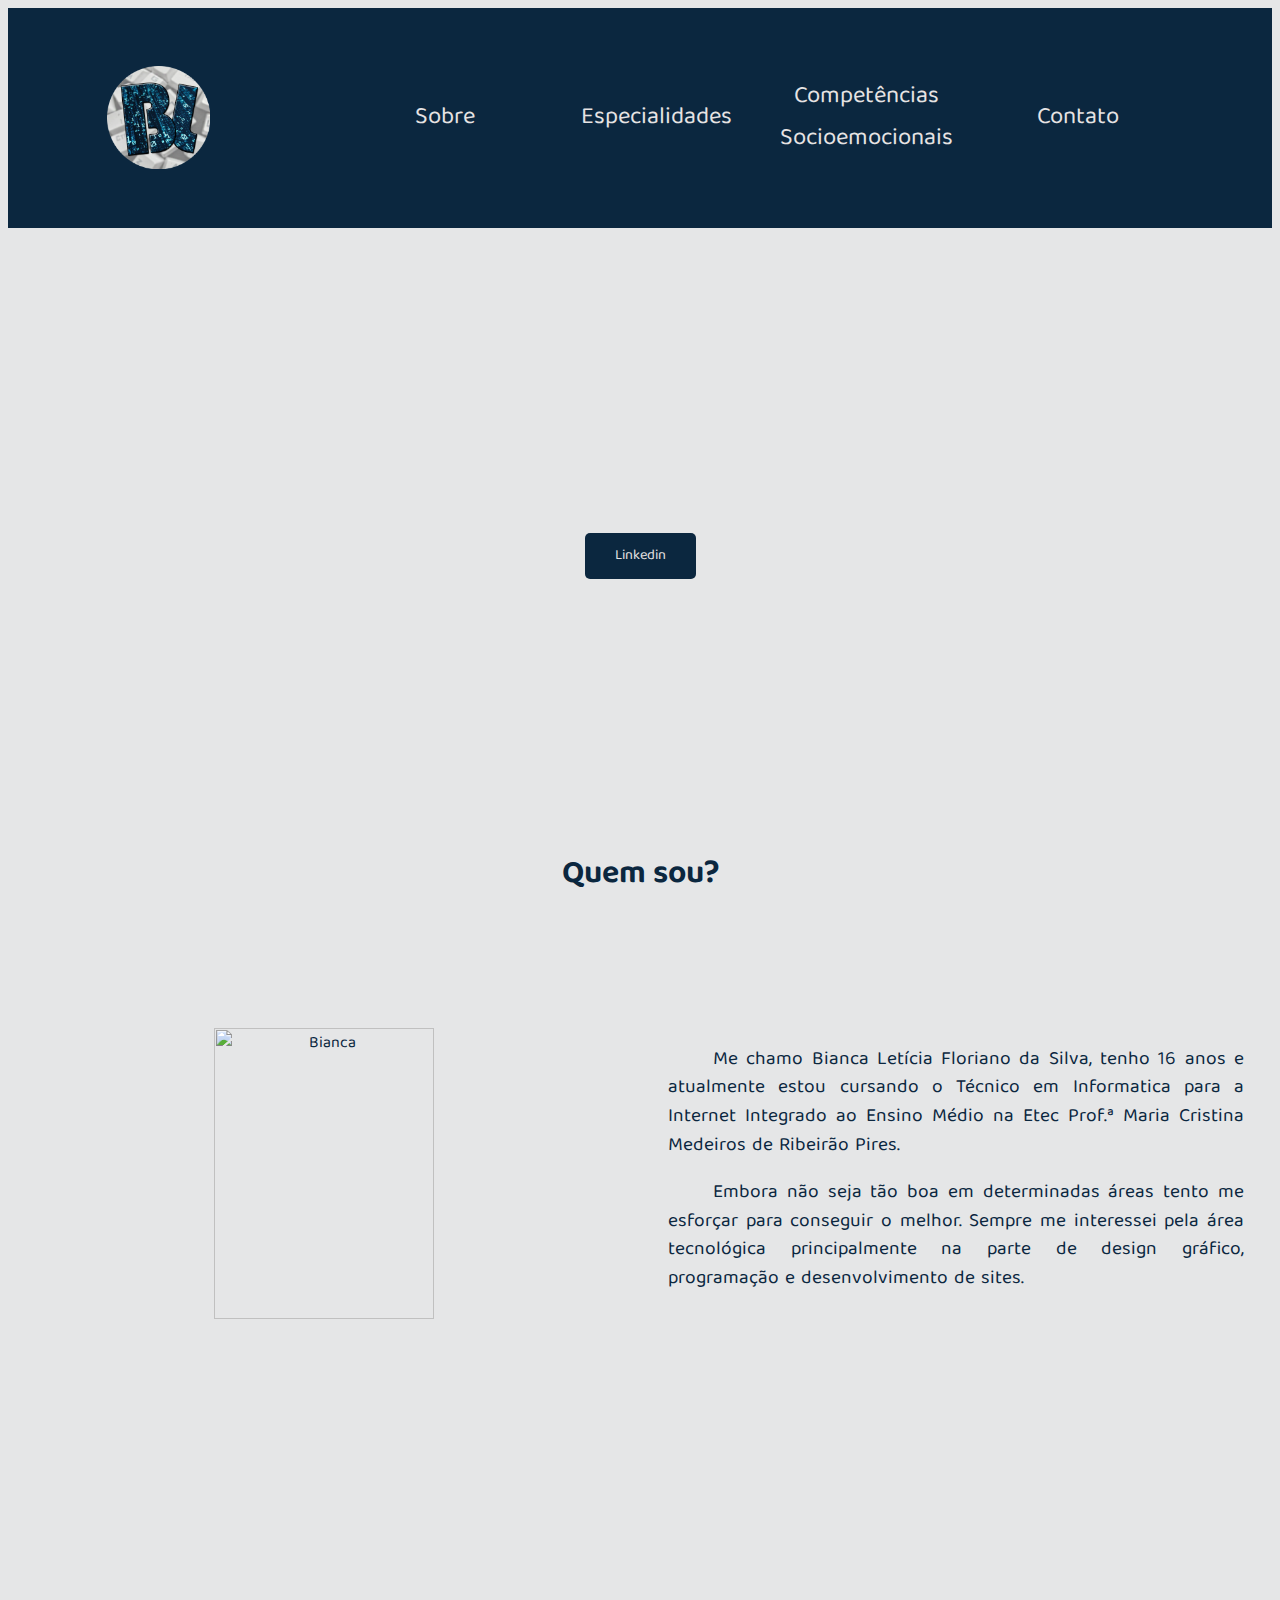
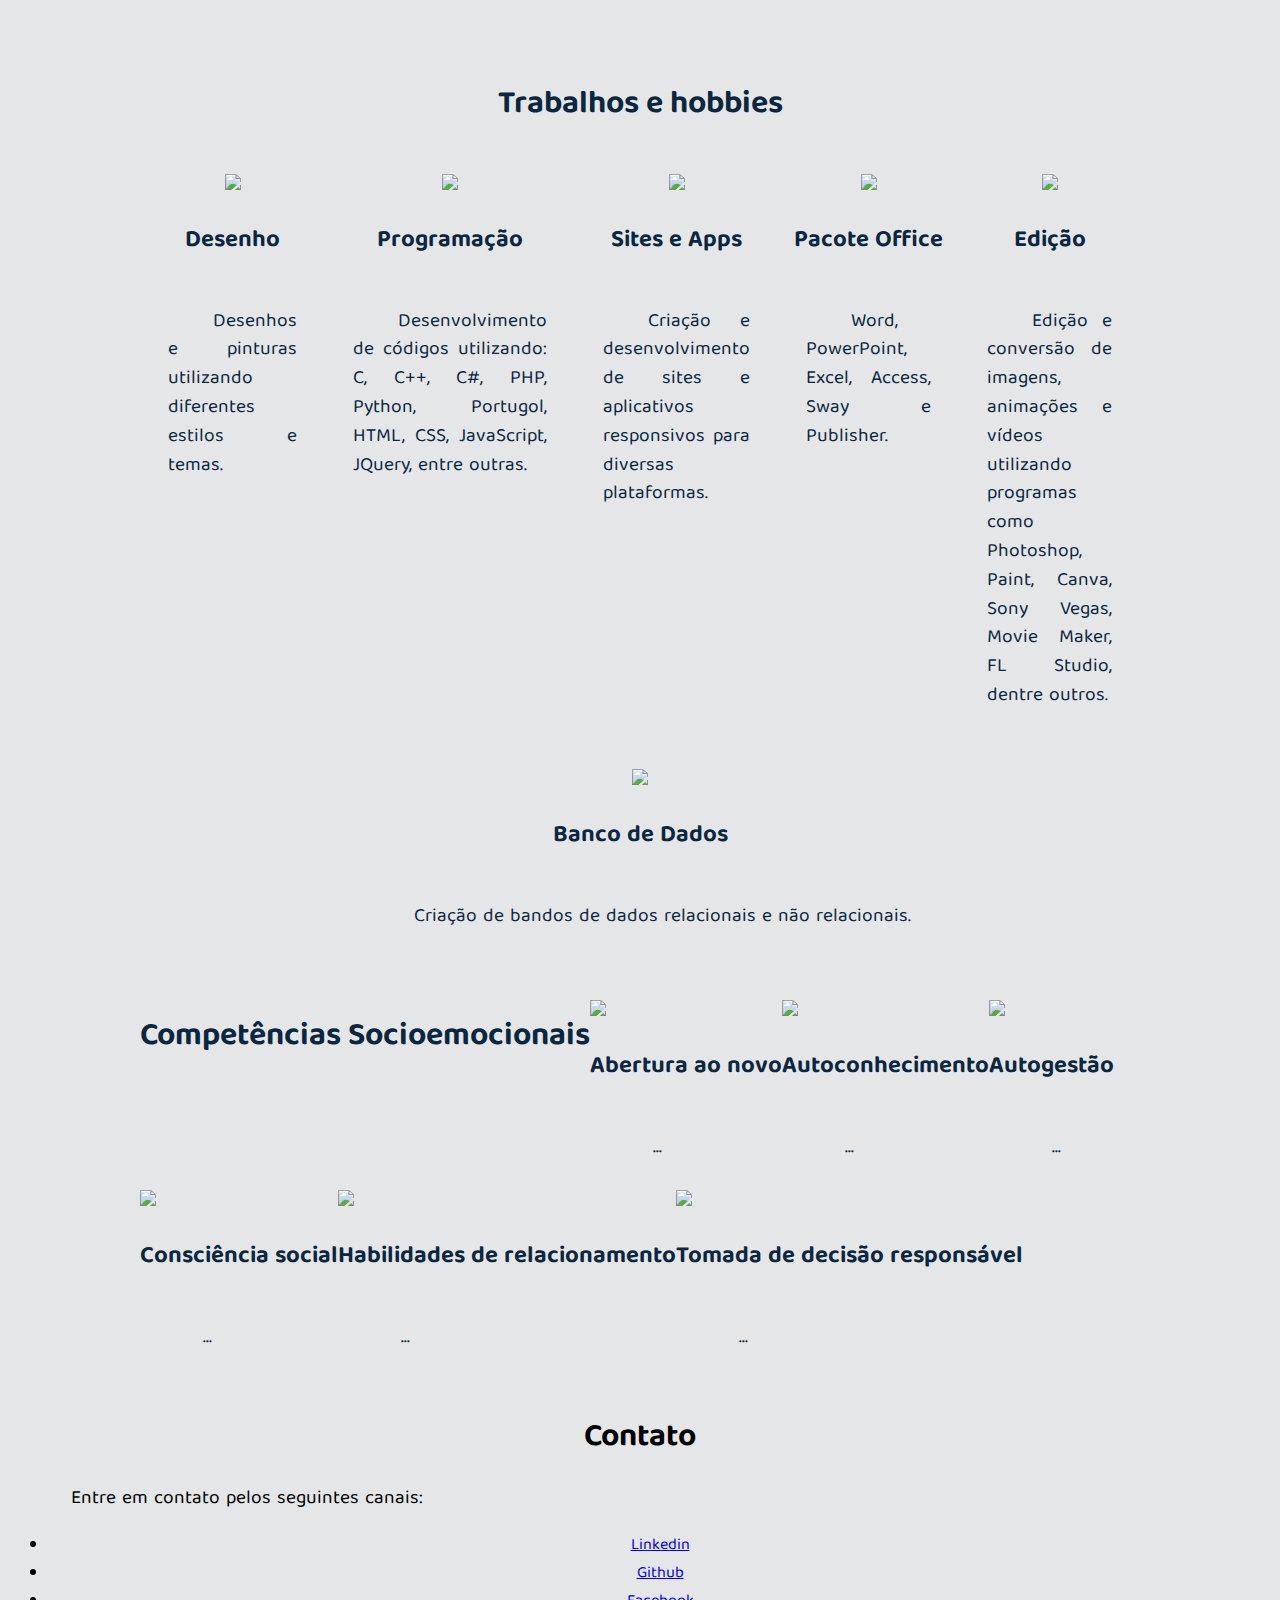
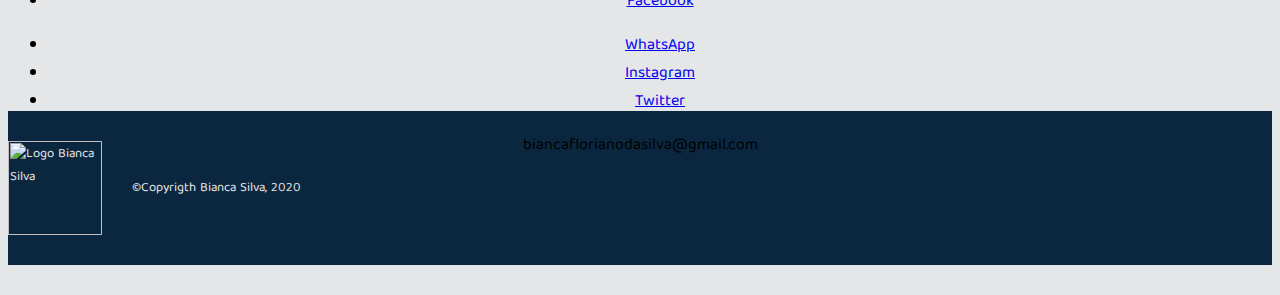
==== index.html @ ded4d81c "Update index.html" ====
<html>
    <head>
        <title>Bianca Silva</title>
        <meta http-equiv="Content-Type" content="text/html; charset=UTF-8">
        <meta name="viewport" content="width=device-width, initial-scale=1.0">
        <link href="https://fonts.googleapis.com/css2?family=Baloo+Tamma+2:wght@500&display=swap" rel="stylesheet"> <!-- Fontes: Baloo Tamma 2 ou Manrope e a Cookie para citações-->
        <link href="https://fonts.googleapis.com/css2?family=Manrope:wght@500&display=swap" rel="stylesheet">
        <link rel="icon" href="img/favicon.png"> <!-- Favicon 144px, 144px -->
        <link rel="stylesheet" type="text/css" href="css/reset.css">
        <link rel="stylesheet" type="text/css" href="css/estilo.css">
    </head>
    <body>
        <nav class="logo">
            <a href="index.html"> <img src="img/allogo.png"> </a>
            <ul>
                <li> <a href="#sobre">Sobre</a> </li>
                <li> <a href="#especial">Especialidades</a> </li>
                <li> <a href="#socio">Competências Socioemocionais</a> </li>
                <li> <a href="#contato">Contato</a> </li>
            </ul>
        </nav>
        <header>  
            <h1>Bianca Letícia</h1>
            <a class="botao" href="https://www.linkedin.com/in/bianca-letícia-f-da-silva-3453291a1" target="_blank">Linkedin</a>
            <br>
        </header>
        <div class="container">
            <section id="sobre"> 
                <h2>Quem sou?</h2>
                <div class="foto"> <img src="img/me.png" alt="Bianca"> </div>
                <div class="texto">
                    <p> Me chamo Bianca Letícia Floriano da Silva, tenho 16 anos e atualmente estou cursando o Técnico em Informatica para a Internet Integrado ao Ensino Médio na Etec Prof.ª Maria Cristina Medeiros de Ribeirão Pires. </p>
                    <p> Embora não seja tão boa em determinadas áreas tento me esforçar para conseguir o melhor. Sempre me interessei pela área tecnológica principalmente na parte de design gráfico, programação e desenvolvimento de sites. </p> <br>
                </div>                                
            </section>
            <section id="especial">
                <h2>Trabalhos e hobbies</h2>
                <div>
                    <img src="img/" alt=" ">
                    <h3>Desenho</h3> <br>
                    <p> Desenhos e pinturas utilizando diferentes estilos e temas. </p>
                </div>  
                <div>
                    <img src="img/" alt=" ">
                    <h3>Programação</h3> <br>
                    <p> Desenvolvimento de códigos utilizando: C, C++, C#, PHP, Python, Portugol, HTML, CSS, JavaScript, JQuery, entre outras.  </p>
                </div> 
                <div>
                    <img src="img/" alt=" ">
                    <h3>Sites e Apps</h3> <br>
                    <p> Criação e desenvolvimento de sites e aplicativos responsivos para diversas plataformas. </p>
                </div>
                <div>
                    <img src="img/" alt=" ">
                    <h3>Pacote Office</h3> <br>
                    <p> Word, PowerPoint, Excel, Access, Sway e Publisher.  </p>
                </div> 
                <div>
                    <img src="img/" alt=" ">
                    <h3>Edição</h3> <br>
                    <p> Edição e conversão de imagens, animações e vídeos utilizando programas como Photoshop, Paint, Canva, Sony Vegas, Movie Maker, FL Studio, dentre outros. </p>
                </div> 
                <div>
                    <img src="img/" alt=" ">
                    <h3>Banco de Dados</h3> <br>
                    <p> Criação de bandos de dados relacionais e não relacionais. </p>
                </div> 
            </section>
            <section id="socio">
                <h2>Competências Socioemocionais</h2>
                <div>
                    <img src="img/" alt=" ">
                    <h3> Abertura ao novo </h3> <br>
                    <p> ... </p>
                </div>
                <div>
                    <img src="img/" alt=" ">
                    <h3> Autoconhecimento </h3> <br>
                    <p>  ... </p>
                </div>
                <div>
                    <img src="img/" alt=" ">
                    <h3> Autogestão </h3> <br>
                    <p>  ... </p>
                </div>
                <div>
                    <img src="img/" alt=" ">
                    <h3> Consciência social </h3> <br>
                    <p>  ... </p>
                </div>
                <div>
                    <img src="img/" alt=" ">
                    <h3> Habilidades de relacionamento </h3> <br>
                    <p>  ... </p>
                </div>
                <div>
                    <img src="img/" alt=" ">
                    <h3> Tomada de decisão responsável </h3> <br>
                    <p>  ... </p>
                </div>
            </section>
            <section id="contato">
                <h2>Contato</h2>
                <p>Entre em contato pelos seguintes canais: </p>
                    <ul class="cntt">     
                        <li><a href="https://www.linkedin.com/in/bianca-let%C3%ADcia-f-da-silva-3453291a1?lipi=urn%3Ali%3Apage%3Ad_flagship3_profile_view_base_contact_details%3BfnfdTnR0Qp26TYKAHnGIiw%3D%3D"> Linkedin </a></li> 
                        <li><a href="https://github.com/BiancaFSilva"> Github </a></li> 
                        <li><a href="https://www.facebook.com/profile.php?id=100007384352108&epa=SEARCH_BOX"> Facebook </a></li> 
                    </ul>
                    <ul class="redes">  
                        <li><a href="https://api.whatsapp.com/send?phone=5511012345678"> WhatsApp </a></li>   
                        <li><a href="https://www.instagram.com/_bianca.zip/?hl=pt-br"> Instagram </a></li>       
                        <li><a href="https://twitter.com/BiancaLetcia2"> Twitter </a></li>         
                    </ul>   
                    <a>biancaflorianodasilva@gmail.com</a>
            </section>
        </div>
        <footer>
            <img src="img/mlogo.png" alt="Logo Bianca Silva">&copy;Copyrigth Bianca Silva, 2020
        </footer>
    </body>
</html>
---- css/estilo.css ----
/* GERAL */
body {
    font-family: 'Baloo Tamma 2','Manrope', cursive;
    background-color: #e5e6e7;
}

h1, h2, h3 {
    margin: 0;
    font-weight: 700;
    font-family:  'Baloo Tamma 2','Manrope', cursive;
    /*
    padding: 12px;
    margin: 15px;
    text-align: center;*/
}

h1 {
    font-size: 3em;
}

p {
    font-family: 'Baloo Tamma 2';
    text-indent: 45px;
/* 
    padding: 0 40px;
	text-indent: 45px;
	text-align: justify;*/
}

footer {
    background-color: #0b273f;
	color: #e5e6e7;
	margin: 30px 0;
    padding: 30px 0;
    font-size: small;
}

footer img {
	margin-right: 30px;
	vertical-align: middle;
	width: 94px;
}

figcaption{
	font-size: small;
	font-style: italic;
	margin-top: 5px;
}

/* CABEÇALHO */
.logo img {
    border-radius: 50%;
}

.container {
    width: 100%;
}

nav {
    display: flex;
    flex-direction: column;
    align-items: center;
    background-color: #0b273f ; 
    padding: 30px; 
}

nav > a {
    text-decoration: none;
    color: #e5e6e7;
    font-weight: 700;
    font-size: 28px;
}

nav ul {
    list-style: none; 
    padding: 0;
    display: flex;
    align-items: center;
    width: 100%;
}

nav ul li {
    text-align: center;
    width: 100%;
    font-size: 1.5em; /* em é uma medida responsiva */
    padding: 2%;
}

nav ul li a {
    display: inline-block;
    padding: 5px 0; /* 10 e 0 */
    width: 100%;
    text-decoration: none;
    color: rgb(230, 227, 227);
}

/* HEADER */
header {
    background-image: url('../img/backgroundimage.jpg'); /*  930x522 */
    background-size: cover;
    background-position: center;
    background-repeat: no-repeat;
    color: #e5e6e7;
    display: flex;
    flex-direction: column;
    align-items: center;
    text-align: center;
    padding: 30px;
    position: relative;
}

header p {
    margin-bottom: 2em;
    font-size: 1.7em;
}

.botao {
    color:rgb(230, 227, 227) ;
    background-color: #0b273f;
    text-decoration: none;
    padding: 10px 30px;
    font-size: .9em;
    border-radius: 5px;
}

/* SOBRE */
#sobre {
    display: flex;
    flex-direction: column;
    align-items: center;
    text-align: center;
    color: #0b273f;
}

#sobre .botao {
    margin-top: 20px;
    background-color: #a5a5a5;
}

#sobre h2 {
    margin-top: 20px;
    font-size: 2em;
}

.foto img {
    width: 60%;
}

.foto {
    float: right;
    width: 50%;
}

.texto {
    float: left;
    width: 50%;
}

.texto p {
    line-height: 1.5;
    margin: 2vh;
    font-size: 1.2em;
    text-align: justify;
}
/* Trabalhos e hobbies */
#especial {
    padding: 20px;
    display: flex;
    flex-direction: column;
    align-items: center;
    position: relative;
    margin: 0 auto;
    color: #0b273f;
}

#especial div {
    display: flex;
    flex-direction: column;
    align-items: center;
    text-align: justify;
    position: relative;
    margin-top: 30px;
}

#especial p {
    line-height: 1.5;
    margin: 2vh;
    font-size: 1.2em;
    text-align: justify;
}

#especial h2 {
    margin-top: 20px;
    font-size: 2em;
}

#especial h3 {
    margin-top: 20px;
    font-size: 1.5em;
}

#especial img {
    margin: 10px 0;
}
/* Competências Socioemocionais */
#socio {
    padding: 20px;
    display: flex;
    flex-direction: column;
    align-items: center;
    position: relative;
    margin: 0 auto;
    color: #0b273f;
}

#socio p {
    line-height: 1.5;
    margin: 2vh;
    font-size: 1.2em;
    text-align: justify;
}

#socio h2 {
    margin-top: 20px;
    font-size: 2em;
}

#socio h3 {
    margin-top: 20px;
    font-size: 1.5em;
}

#socio img {
    margin: 10px 0;
}
/* CONTATO */
#contato {
    flex-direction: row;
    flex-wrap: wrap;
    justify-content: space-around;
    max-width: 100%;
    margin: 0 auto;
    text-align: center;
    max-height: 30vh;
    width: 100%;
    /*background-color: #0b273f;
	color: #e5e6e7; */
}

#contato p {
    line-height: 1.5;
    margin: 2vh;
    font-size: 1.2em;
    text-align: justify;
}

#contato h2 {
    margin-top: 20px;
    font-size: 2em;
}

#contato img {
    margin: 10px 0;
}

@media screen and (min-width: 768px) {
    /* Cabeçalho */
    nav {
        flex-direction: row;
        justify-content: space-around;
    }
    nav ul {
        flex-direction: row;
        width: 70%;
    }
    /* Header */
    header {
        height: 600px;
        height: 60vh;
        justify-content: center;
    }
    /* Sobre */
    #sobre {
        flex-direction: row;
        flex-wrap: wrap;
        align-items: flex-start;
        height: 90vh;
        justify-content: center;
        min-height: 80vh;
    }
    #sobre h2 {
        text-align: center;
        width: 100%;
    }
    #sobre div {
        flex-grow: 1;
        flex-basis: 300px;
        padding: 0 10px;
    }
    /* Especialidades */
    #especial {
        flex-direction: row;
        flex-wrap: wrap;
        align-items: flex-start;
        max-width: 1000px;
        margin: 0 auto;
    }
    #especial h2 {
        text-align: center;
        width: 100%;
    }
    #especial div {
        flex-grow: 1;
        flex-basis: 150px;
        padding: 0 10px;
    }
    /* Competências Socioemocionais */
    #socio {
        flex-direction: row;
        flex-wrap: wrap;
        align-items: flex-start;
        max-width: 1000px;
        margin: 0 auto;
    }
    /* Contato */
}
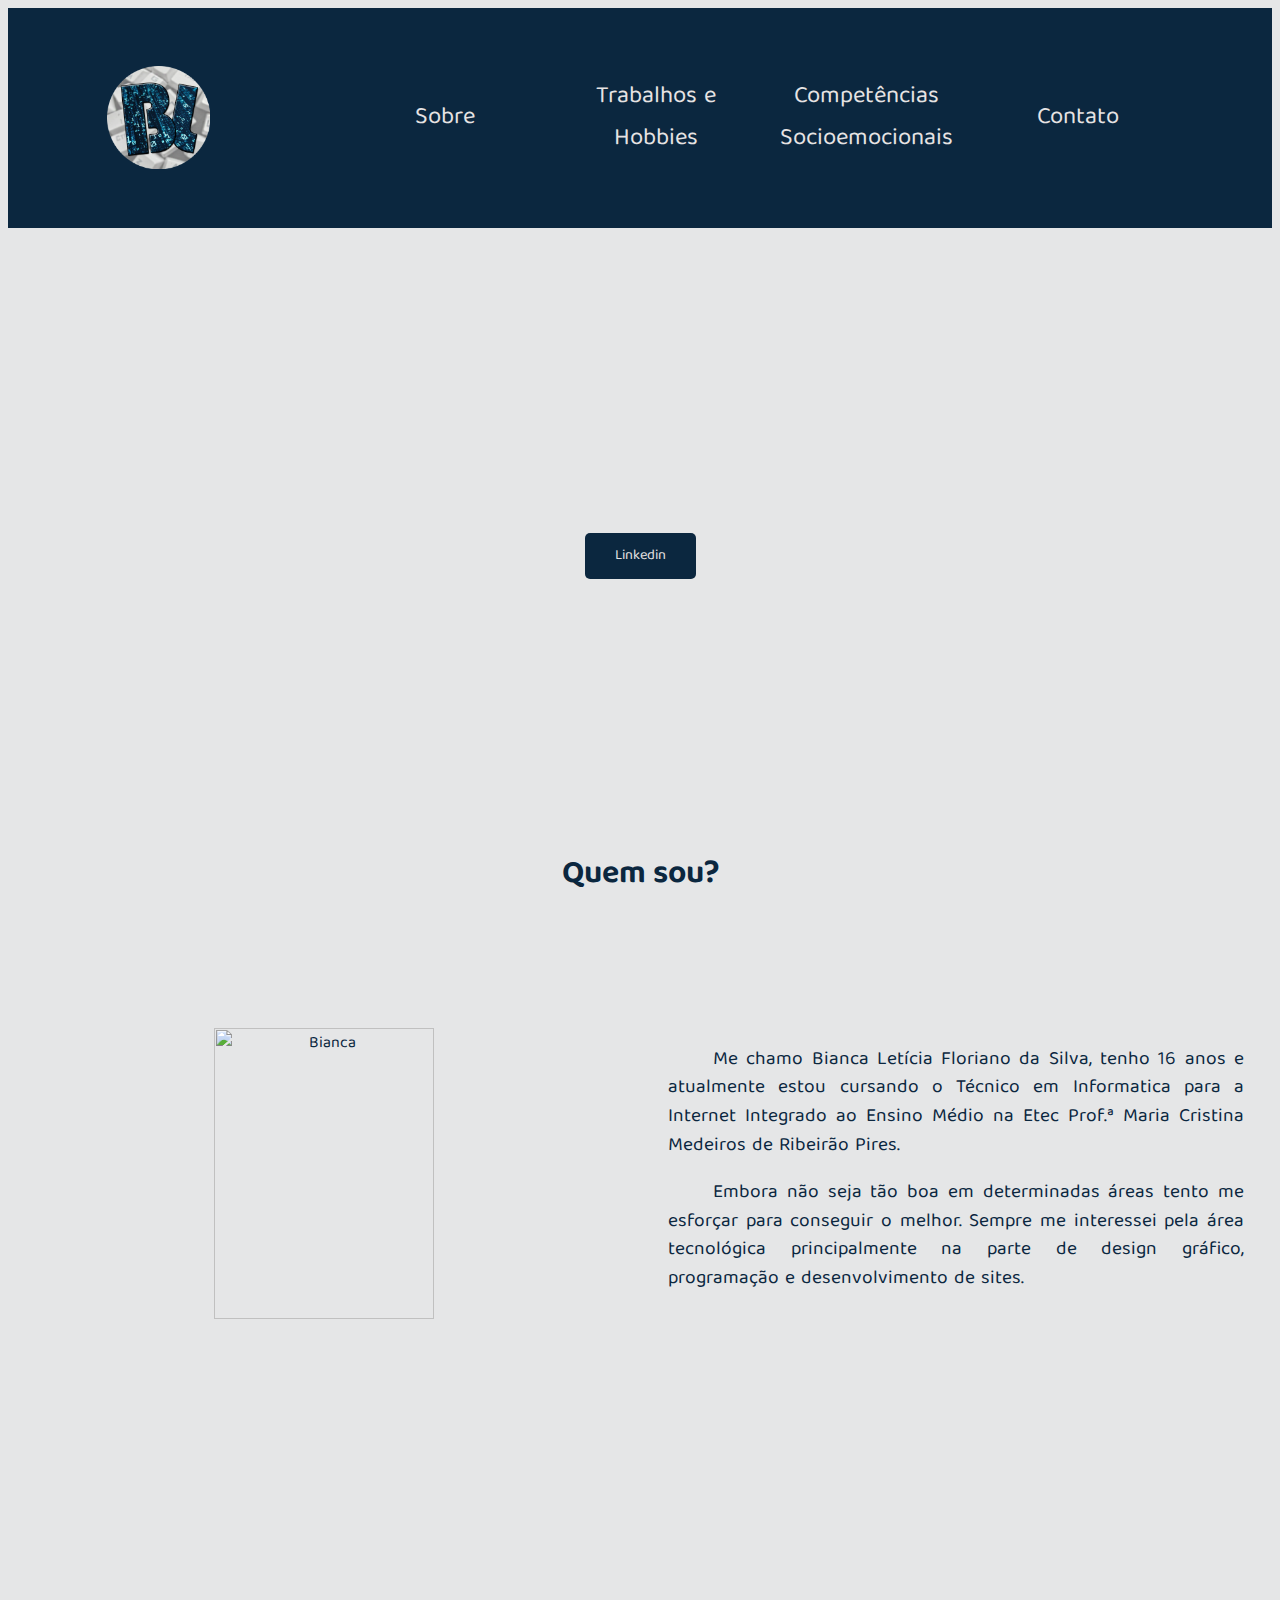
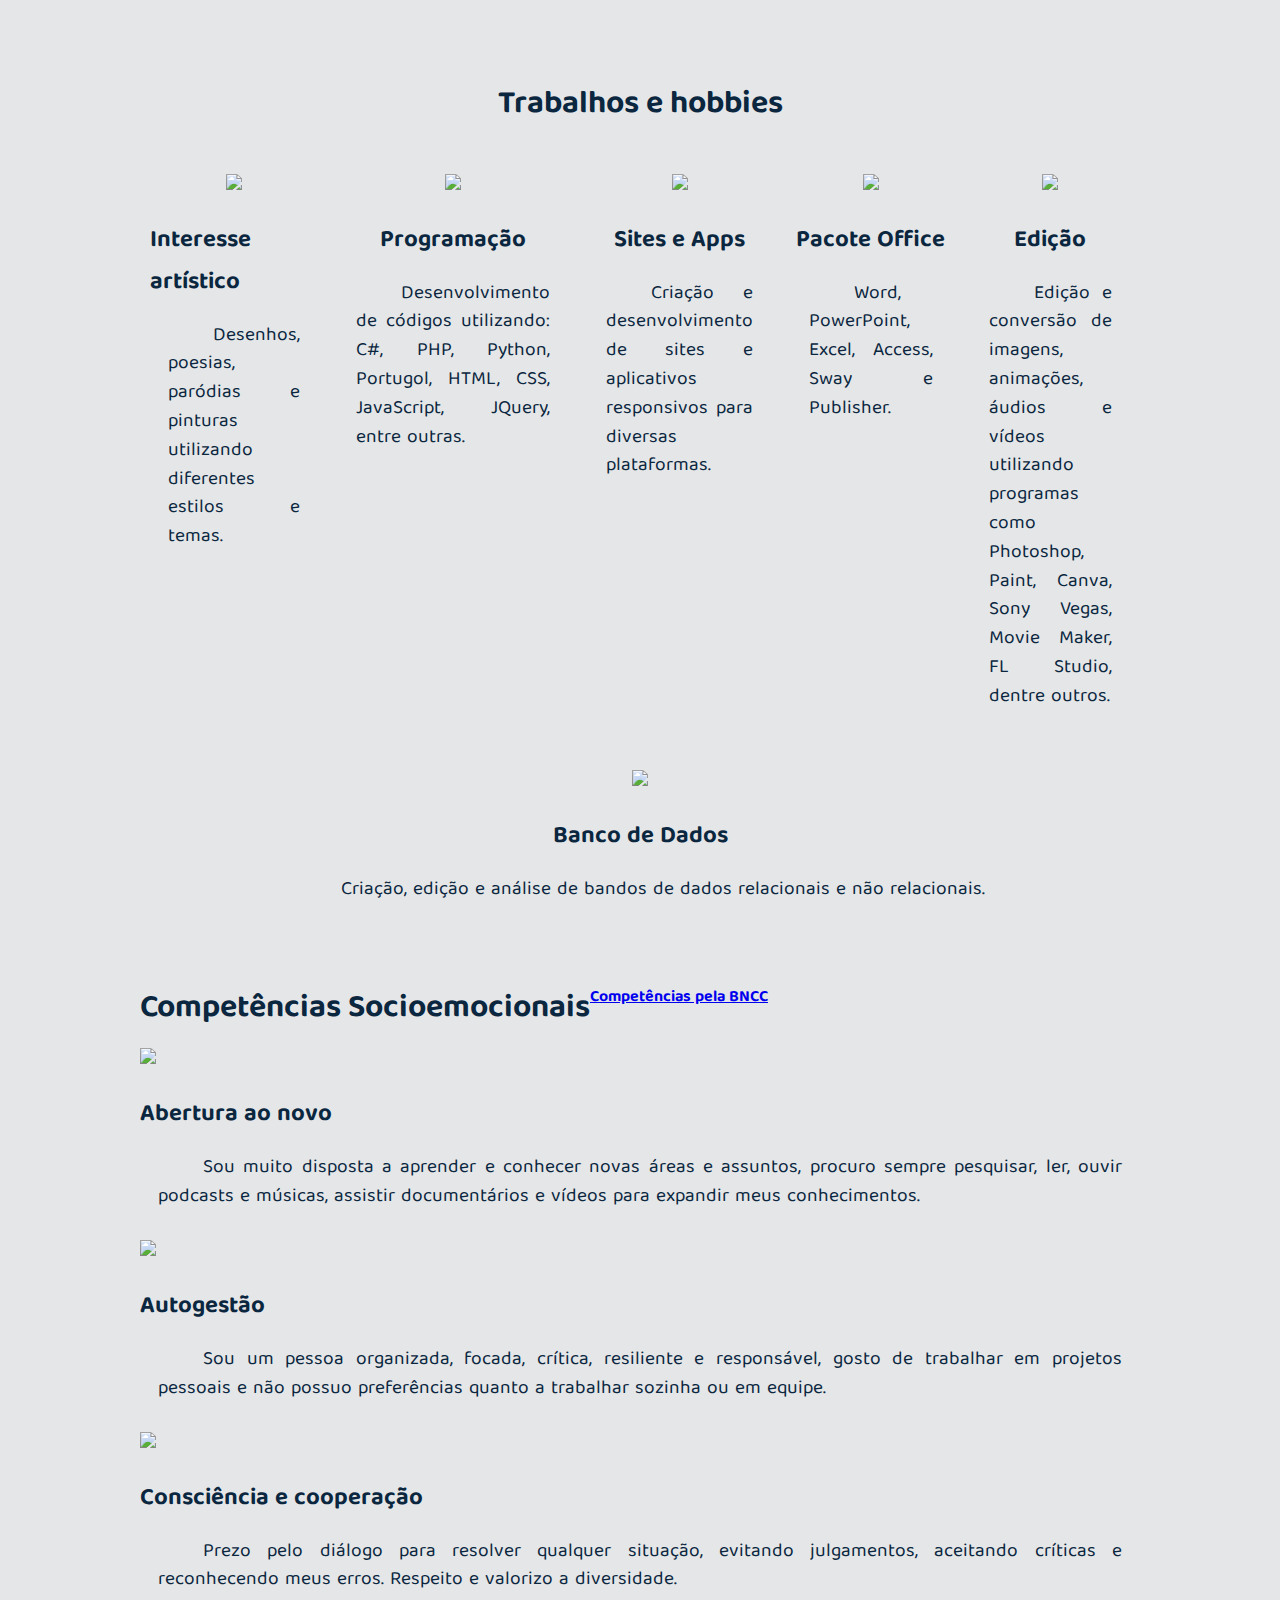
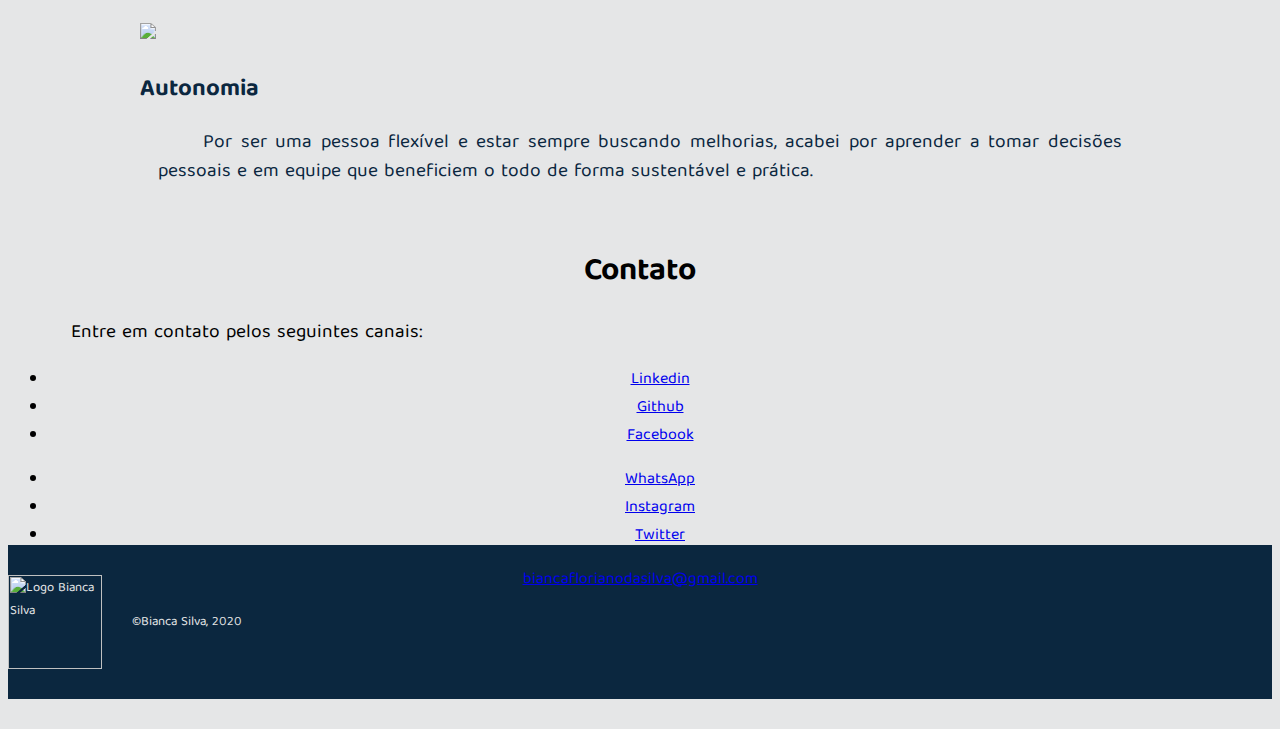
==== commit 0d11b846: "Update index.html" ====
--- a/index.html
+++ b/index.html
@@ -14,7 +14,7 @@
             <a href="index.html"> <img src="img/allogo.png"> </a>
             <ul>
                 <li> <a href="#sobre">Sobre</a> </li>
-                <li> <a href="#especial">Especialidades</a> </li>
+                <li> <a href="#especial">Trabalhos e Hobbies</a> </li>
                 <li> <a href="#socio">Competências Socioemocionais</a> </li>
                 <li> <a href="#contato">Contato</a> </li>
             </ul>
@@ -37,66 +37,57 @@
                 <h2>Trabalhos e hobbies</h2>
                 <div>
                     <img src="img/" alt=" ">
-                    <h3>Desenho</h3> <br>
-                    <p> Desenhos e pinturas utilizando diferentes estilos e temas. </p>
+                    <h3>Interesse artístico</h3> 
+                    <p> Desenhos, poesias, paródias e pinturas utilizando diferentes estilos e temas. </p>
                 </div>  
                 <div>
                     <img src="img/" alt=" ">
-                    <h3>Programação</h3> <br>
-                    <p> Desenvolvimento de códigos utilizando: C, C++, C#, PHP, Python, Portugol, HTML, CSS, JavaScript, JQuery, entre outras.  </p>
+                    <h3>Programação</h3> 
+                    <p> Desenvolvimento de códigos utilizando: C#, PHP, Python, Portugol, HTML, CSS, JavaScript, JQuery, entre outras.  </p>
                 </div> 
                 <div>
                     <img src="img/" alt=" ">
-                    <h3>Sites e Apps</h3> <br>
+                    <h3>Sites e Apps</h3> 
                     <p> Criação e desenvolvimento de sites e aplicativos responsivos para diversas plataformas. </p>
                 </div>
                 <div>
                     <img src="img/" alt=" ">
-                    <h3>Pacote Office</h3> <br>
+                    <h3>Pacote Office</h3> 
                     <p> Word, PowerPoint, Excel, Access, Sway e Publisher.  </p>
                 </div> 
                 <div>
                     <img src="img/" alt=" ">
-                    <h3>Edição</h3> <br>
-                    <p> Edição e conversão de imagens, animações e vídeos utilizando programas como Photoshop, Paint, Canva, Sony Vegas, Movie Maker, FL Studio, dentre outros. </p>
+                    <h3>Edição</h3>
+                    <p> Edição e conversão de imagens, animações, áudios e vídeos utilizando programas como Photoshop, Paint, Canva, Sony Vegas, Movie Maker, FL Studio, dentre outros. </p>
                 </div> 
                 <div>
                     <img src="img/" alt=" ">
-                    <h3>Banco de Dados</h3> <br>
-                    <p> Criação de bandos de dados relacionais e não relacionais. </p>
+                    <h3>Banco de Dados</h3> 
+                    <p> Criação, edição e análise de bandos de dados relacionais e não relacionais. </p>
                 </div> 
             </section>
             <section id="socio">
                 <h2>Competências Socioemocionais</h2>
-                <div>
+                <h4><a href="docs/eixoscompetencias.pdf" target="_blank">Competências pela BNCC</a></h4>
+                <div class="soc">
                     <img src="img/" alt=" ">
-                    <h3> Abertura ao novo </h3> <br>
-                    <p> ... </p>
+                    <h3> Abertura ao novo </h3> 
+                    <p> Sou muito disposta a aprender e conhecer novas áreas e assuntos, procuro sempre pesquisar, ler, ouvir podcasts e músicas, assistir documentários e vídeos para expandir meus conhecimentos. </p>
                 </div>
-                <div>
+                <div class="soc">
                     <img src="img/" alt=" ">
-                    <h3> Autoconhecimento </h3> <br>
-                    <p>  ... </p>
+                    <h3> Autogestão </h3> 
+                    <p> Sou um pessoa organizada, focada, crítica, resiliente e responsável, gosto de trabalhar em projetos pessoais e não possuo preferências quanto a trabalhar sozinha ou em equipe. </p>
                 </div>
-                <div>
+                <div class="soc">
                     <img src="img/" alt=" ">
-                    <h3> Autogestão </h3> <br>
-                    <p>  ... </p>
+                    <h3> Consciência e cooperação </h3> 
+                    <p> Prezo pelo diálogo para resolver qualquer situação, evitando julgamentos, aceitando críticas e reconhecendo meus erros. Respeito e valorizo a diversidade. </p>
                 </div>
-                <div>
+                <div class="soc">
                     <img src="img/" alt=" ">
-                    <h3> Consciência social </h3> <br>
-                    <p>  ... </p>
-                </div>
-                <div>
-                    <img src="img/" alt=" ">
-                    <h3> Habilidades de relacionamento </h3> <br>
-                    <p>  ... </p>
-                </div>
-                <div>
-                    <img src="img/" alt=" ">
-                    <h3> Tomada de decisão responsável </h3> <br>
-                    <p>  ... </p>
+                    <h3> Autonomia </h3> 
+                    <p> Por ser uma pessoa flexível e estar sempre buscando melhorias, acabei por aprender a tomar decisões pessoais e em equipe que beneficiem o todo de forma sustentável e prática. </p>
                 </div>
             </section>
             <section id="contato">
@@ -108,15 +99,15 @@
                         <li><a href="https://www.facebook.com/profile.php?id=100007384352108&epa=SEARCH_BOX"> Facebook </a></li> 
                     </ul>
                     <ul class="redes">  
-                        <li><a href="https://api.whatsapp.com/send?phone=5511012345678"> WhatsApp </a></li>   
+                        <li><a href="https://api.whatsapp.com/send?phone=5511999678186"> WhatsApp </a></li>   
                         <li><a href="https://www.instagram.com/_bianca.zip/?hl=pt-br"> Instagram </a></li>       
                         <li><a href="https://twitter.com/BiancaLetcia2"> Twitter </a></li>         
                     </ul>   
-                    <a>biancaflorianodasilva@gmail.com</a>
+                    <a href="mailto:biancaflorianodasilva@gmail.com">biancaflorianodasilva@gmail.com</a>
             </section>
         </div>
         <footer>
-            <img src="img/mlogo.png" alt="Logo Bianca Silva">&copy;Copyrigth Bianca Silva, 2020
+            <img src="img/mlogo.png" alt="Logo Bianca Silva">&copy;Bianca Silva, 2020
         </footer>
     </body>
 </html>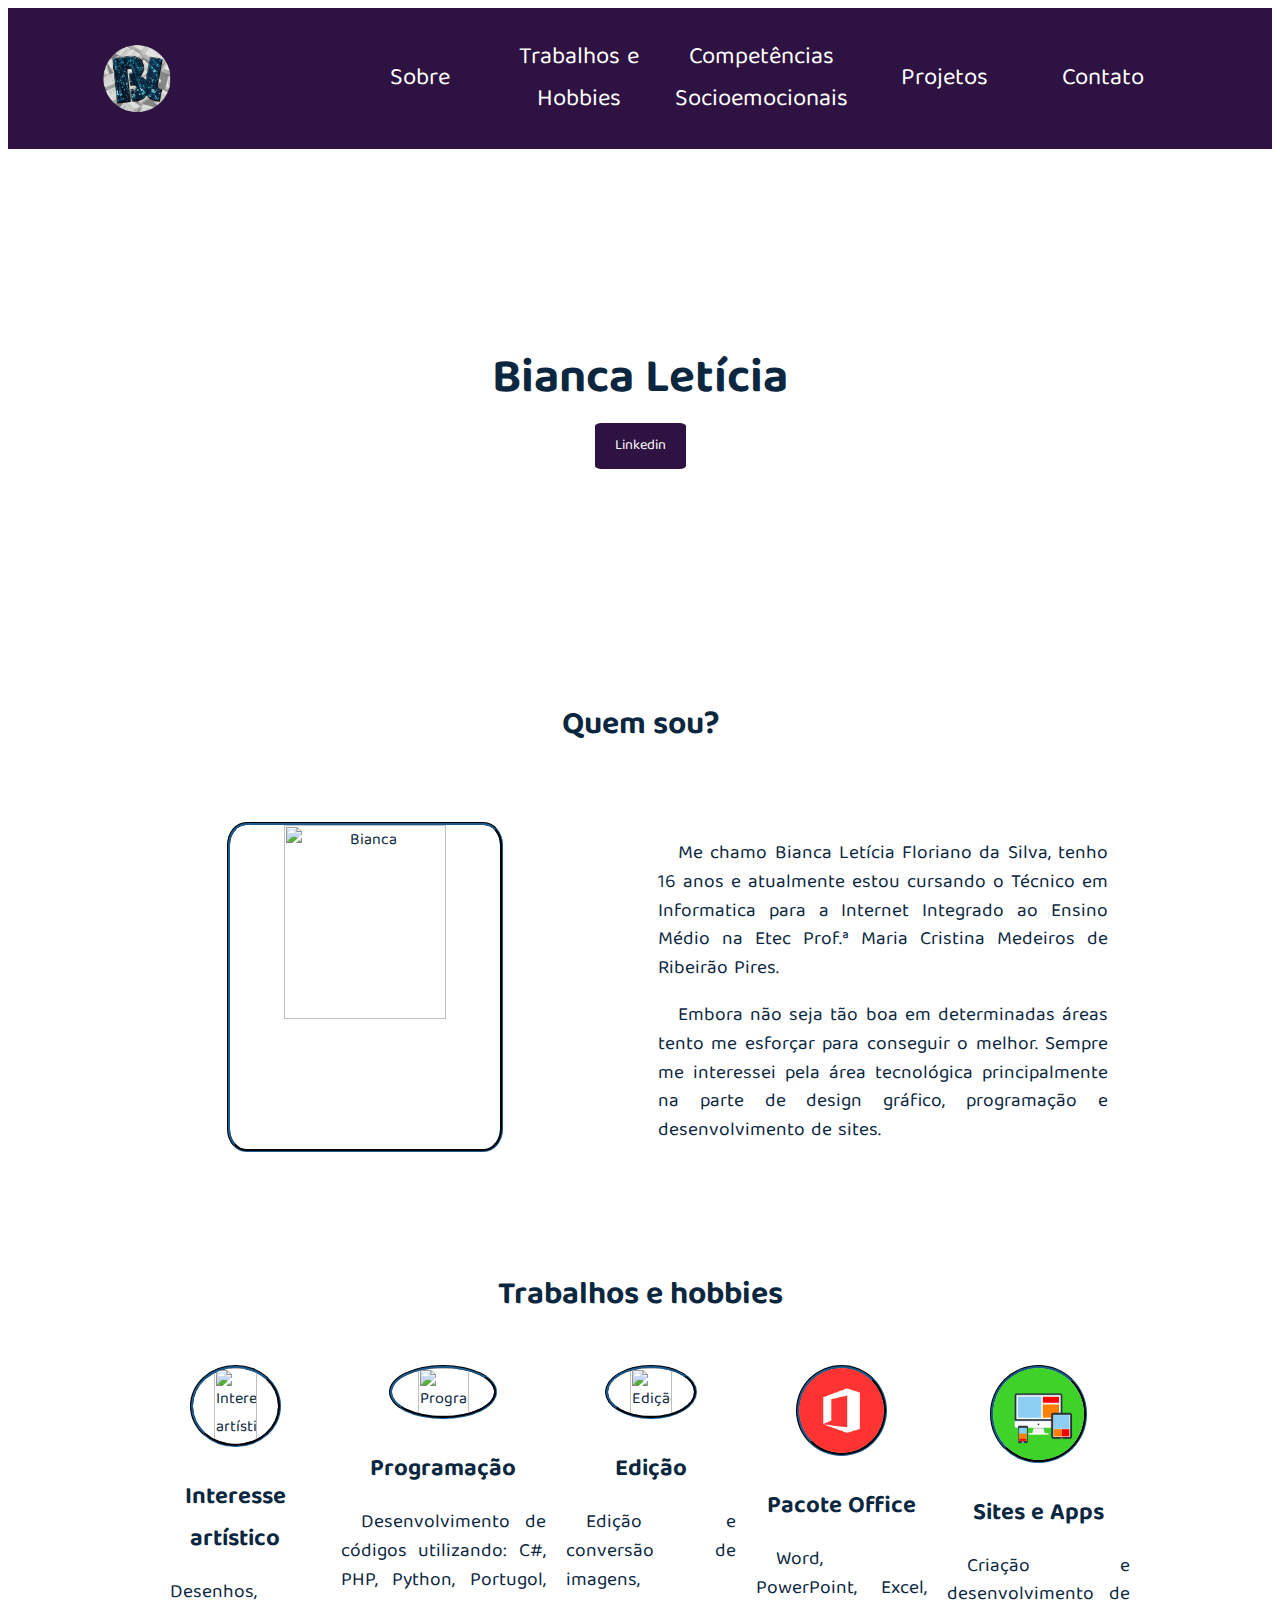
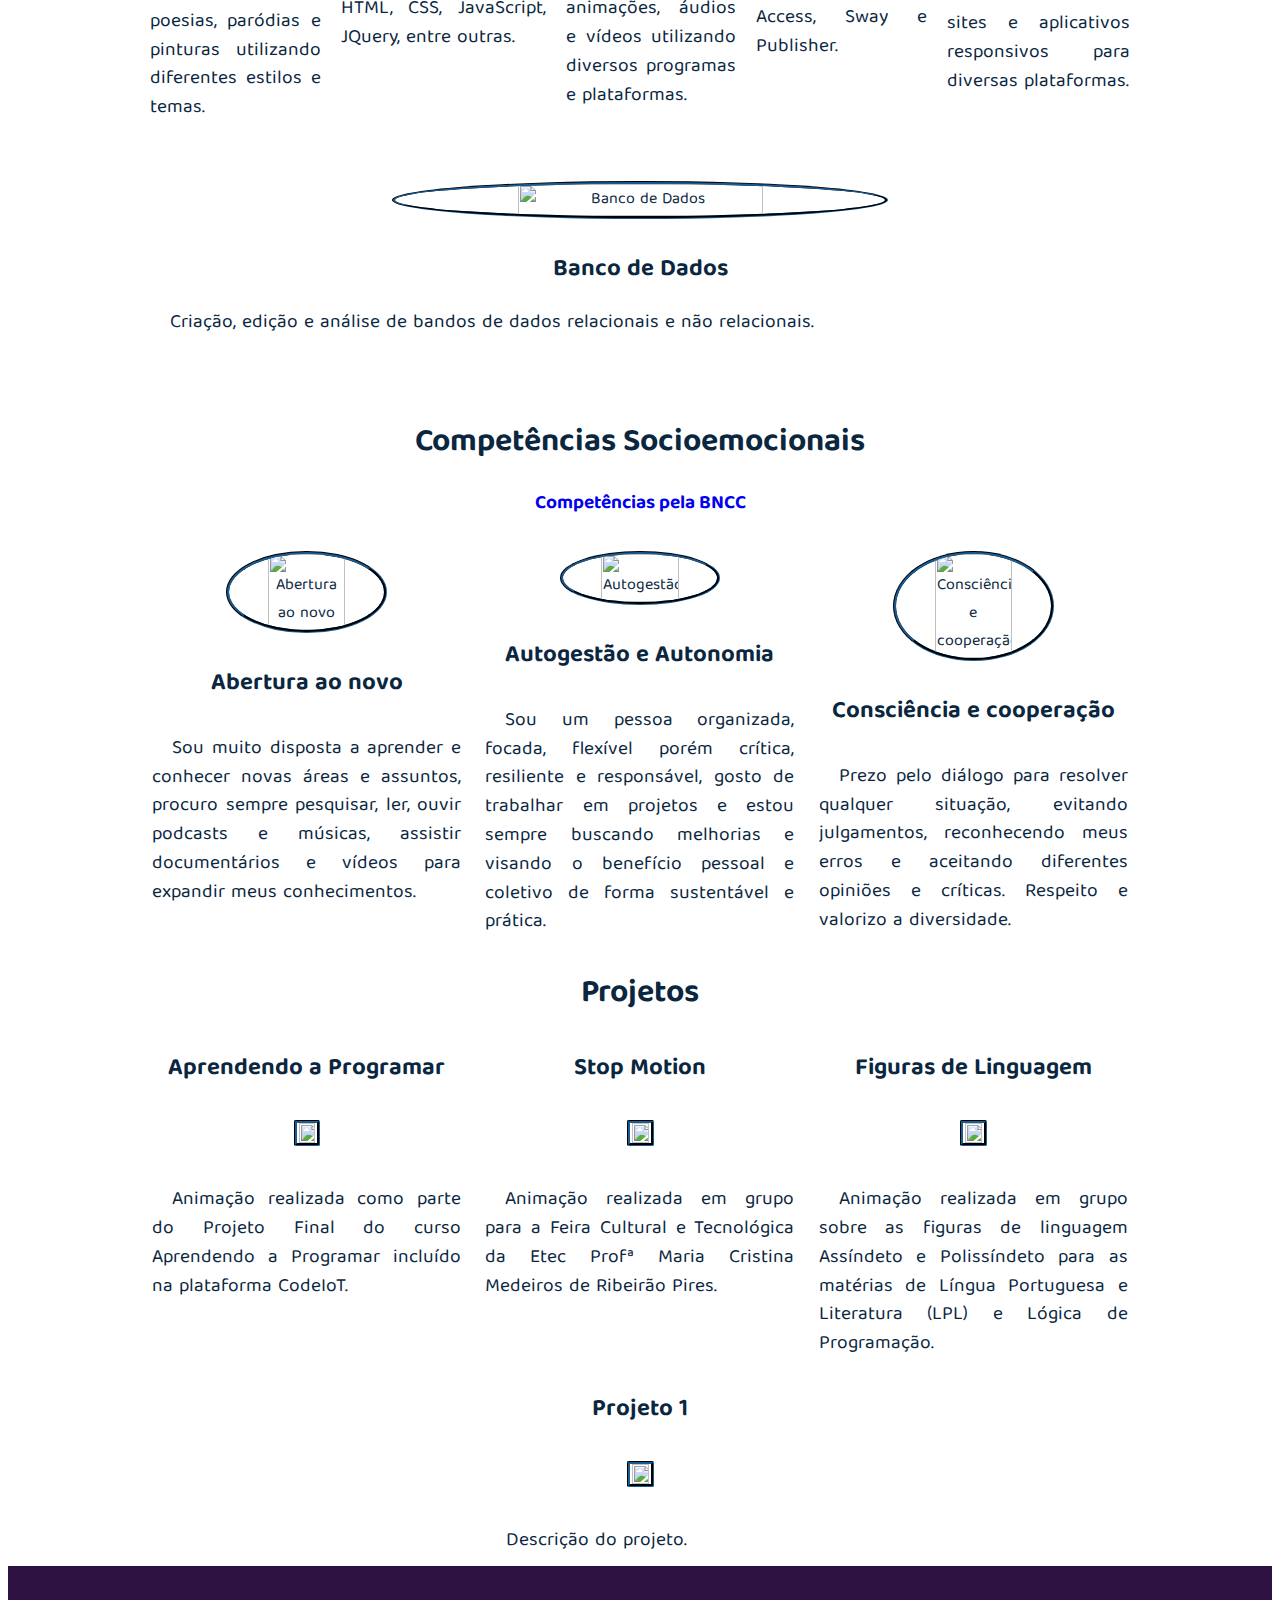
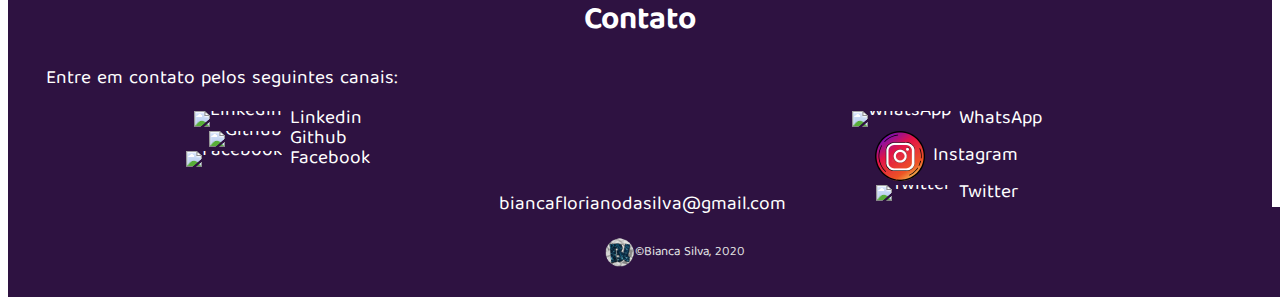
==== commit ba4a449d: "Update index.html" ====
--- a/index.html
+++ b/index.html
@@ -7,107 +7,128 @@
         <link href="https://fonts.googleapis.com/css2?family=Manrope:wght@500&display=swap" rel="stylesheet">
         <link rel="icon" href="img/favicon.png"> <!-- Favicon 144px, 144px -->
         <link rel="stylesheet" type="text/css" href="css/reset.css">
-        <link rel="stylesheet" type="text/css" href="css/estilo.css">
+        <link rel="stylesheet" type="text/css" href="css/estilo.css">    
     </head>
     <body>
-        <nav class="logo">
-            <a href="index.html"> <img src="img/allogo.png"> </a>
-            <ul>
-                <li> <a href="#sobre">Sobre</a> </li>
-                <li> <a href="#especial">Trabalhos e Hobbies</a> </li>
-                <li> <a href="#socio">Competências Socioemocionais</a> </li>
-                <li> <a href="#contato">Contato</a> </li>
-            </ul>
-        </nav>
-        <header>  
-            <h1>Bianca Letícia</h1>
-            <a class="botao" href="https://www.linkedin.com/in/bianca-letícia-f-da-silva-3453291a1" target="_blank">Linkedin</a>
-            <br>
-        </header>
-        <div class="container">
-            <section id="sobre"> 
-                <h2>Quem sou?</h2>
-                <div class="foto"> <img src="img/me.png" alt="Bianca"> </div>
-                <div class="texto">
-                    <p> Me chamo Bianca Letícia Floriano da Silva, tenho 16 anos e atualmente estou cursando o Técnico em Informatica para a Internet Integrado ao Ensino Médio na Etec Prof.ª Maria Cristina Medeiros de Ribeirão Pires. </p>
-                    <p> Embora não seja tão boa em determinadas áreas tento me esforçar para conseguir o melhor. Sempre me interessei pela área tecnológica principalmente na parte de design gráfico, programação e desenvolvimento de sites. </p> <br>
-                </div>                                
-            </section>
-            <section id="especial">
-                <h2>Trabalhos e hobbies</h2>
-                <div>
-                    <img src="img/" alt=" ">
-                    <h3>Interesse artístico</h3> 
-                    <p> Desenhos, poesias, paródias e pinturas utilizando diferentes estilos e temas. </p>
-                </div>  
-                <div>
-                    <img src="img/" alt=" ">
-                    <h3>Programação</h3> 
-                    <p> Desenvolvimento de códigos utilizando: C#, PHP, Python, Portugol, HTML, CSS, JavaScript, JQuery, entre outras.  </p>
-                </div> 
-                <div>
-                    <img src="img/" alt=" ">
-                    <h3>Sites e Apps</h3> 
-                    <p> Criação e desenvolvimento de sites e aplicativos responsivos para diversas plataformas. </p>
-                </div>
-                <div>
-                    <img src="img/" alt=" ">
-                    <h3>Pacote Office</h3> 
-                    <p> Word, PowerPoint, Excel, Access, Sway e Publisher.  </p>
-                </div> 
-                <div>
-                    <img src="img/" alt=" ">
-                    <h3>Edição</h3>
-                    <p> Edição e conversão de imagens, animações, áudios e vídeos utilizando programas como Photoshop, Paint, Canva, Sony Vegas, Movie Maker, FL Studio, dentre outros. </p>
-                </div> 
-                <div>
-                    <img src="img/" alt=" ">
-                    <h3>Banco de Dados</h3> 
-                    <p> Criação, edição e análise de bandos de dados relacionais e não relacionais. </p>
-                </div> 
-            </section>
-            <section id="socio">
-                <h2>Competências Socioemocionais</h2>
-                <h4><a href="docs/eixoscompetencias.pdf" target="_blank">Competências pela BNCC</a></h4>
-                <div class="soc">
-                    <img src="img/" alt=" ">
-                    <h3> Abertura ao novo </h3> 
-                    <p> Sou muito disposta a aprender e conhecer novas áreas e assuntos, procuro sempre pesquisar, ler, ouvir podcasts e músicas, assistir documentários e vídeos para expandir meus conhecimentos. </p>
-                </div>
-                <div class="soc">
-                    <img src="img/" alt=" ">
-                    <h3> Autogestão </h3> 
-                    <p> Sou um pessoa organizada, focada, crítica, resiliente e responsável, gosto de trabalhar em projetos pessoais e não possuo preferências quanto a trabalhar sozinha ou em equipe. </p>
-                </div>
-                <div class="soc">
-                    <img src="img/" alt=" ">
-                    <h3> Consciência e cooperação </h3> 
-                    <p> Prezo pelo diálogo para resolver qualquer situação, evitando julgamentos, aceitando críticas e reconhecendo meus erros. Respeito e valorizo a diversidade. </p>
-                </div>
-                <div class="soc">
-                    <img src="img/" alt=" ">
-                    <h3> Autonomia </h3> 
-                    <p> Por ser uma pessoa flexível e estar sempre buscando melhorias, acabei por aprender a tomar decisões pessoais e em equipe que beneficiem o todo de forma sustentável e prática. </p>
-                </div>
-            </section>
-            <section id="contato">
-                <h2>Contato</h2>
-                <p>Entre em contato pelos seguintes canais: </p>
-                    <ul class="cntt">     
-                        <li><a href="https://www.linkedin.com/in/bianca-let%C3%ADcia-f-da-silva-3453291a1?lipi=urn%3Ali%3Apage%3Ad_flagship3_profile_view_base_contact_details%3BfnfdTnR0Qp26TYKAHnGIiw%3D%3D"> Linkedin </a></li> 
-                        <li><a href="https://github.com/BiancaFSilva"> Github </a></li> 
-                        <li><a href="https://www.facebook.com/profile.php?id=100007384352108&epa=SEARCH_BOX"> Facebook </a></li> 
-                    </ul>
-                    <ul class="redes">  
-                        <li><a href="https://api.whatsapp.com/send?phone=5511999678186"> WhatsApp </a></li>   
-                        <li><a href="https://www.instagram.com/_bianca.zip/?hl=pt-br"> Instagram </a></li>       
-                        <li><a href="https://twitter.com/BiancaLetcia2"> Twitter </a></li>         
-                    </ul>   
-                    <a href="mailto:biancaflorianodasilva@gmail.com">biancaflorianodasilva@gmail.com</a>
-            </section>
+        <div id="carregando"></div>
+        <div id="conteudo">
+            <nav class="logo">
+                <a href="index.html"> <img src="img/allogo.png" alt="Logo"> </a>
+                <ul>
+                    <li> <a href="#sobre">Sobre</a> </li>
+                    <li> <a href="#especial">Trabalhos e Hobbies</a> </li>
+                    <li> <a href="#socio">Competências Socioemocionais</a> </li>
+                    <li> <a href="#projeto">Projetos</a> </li>
+                    <li> <a href="#contato">Contato</a> </li>
+                </ul>
+            </nav>
+            <header>  
+                <h1>Bianca Letícia</h1>
+                <a class="botao" href="https://www.linkedin.com/in/bianca-letícia-f-da-silva-3453291a1" target="_blank">Linkedin</a>
+            </header>
+            <div class="container">
+                <section id="sobre"> 
+                    <h2>Quem sou?</h2>
+                    <div class="foto"> <img src="img/mee.png" alt="Bianca"> </div>
+                    <div class="texto">
+                        <p> Me chamo Bianca Letícia Floriano da Silva, tenho 16 anos e atualmente estou cursando o Técnico em Informatica para a Internet Integrado ao Ensino Médio na Etec Prof.ª Maria Cristina Medeiros de Ribeirão Pires. </p>
+                        <p> Embora não seja tão boa em determinadas áreas tento me esforçar para conseguir o melhor. Sempre me interessei pela área tecnológica principalmente na parte de design gráfico, programação e desenvolvimento de sites. </p> 
+                    </div>                                
+                </section>
+                <section id="especial">
+                    <h2>Trabalhos e hobbies</h2>
+                    <div>
+                        <img src="img/arte.png" alt="Interesse artístico">
+                        <h3>Interesse artístico</h3> 
+                        <p> Desenhos, poesias, paródias e pinturas utilizando diferentes estilos e temas. </p>
+                    </div>  
+                    <div>
+                        <img src="img/programar.png" alt="Programação">
+                        <h3>Programação</h3> 
+                        <p> Desenvolvimento de códigos utilizando: C#, PHP, Python, Portugol, HTML, CSS, JavaScript, JQuery, entre outras.  </p>
+                    </div>  
+                    <div>
+                        <img src="img/edicao.png" alt="Edição">
+                        <h3>Edição</h3>
+                        <p> Edição e conversão de imagens, animações, áudios e vídeos utilizando diversos programas e plataformas. </p>
+                    </div> 
+                    
+                    <div>
+                        <img src="img/Office.png" alt="Pacote Office">
+                        <h3>Pacote Office</h3> 
+                        <p> Word, PowerPoint, Excel, Access, Sway e Publisher. </p>
+                    </div>    
+                    <div>
+                        <img src="img/siteapp.png" alt="Desenvolvimento de sites e aplicativos">
+                        <h3>Sites e Apps</h3> 
+                        <p> Criação e desenvolvimento de sites e aplicativos responsivos para diversas plataformas. </p>
+                    </div>            
+                    <div>
+                        <img src="img/banco de dados.png" alt="Banco de Dados">
+                        <h3>Banco de Dados</h3> 
+                        <p> Criação, edição e análise de bandos de dados relacionais e não relacionais. </p>
+                    </div> 
+                </section>
+                <section id="socio">
+                    <h2>Competências Socioemocionais</h2>
+                    <h4><a href="docs/eixoscompetencias.pdf" target="_blank">Competências pela BNCC</a></h4>
+                    <div class="soc emo">
+                        <img src="img/inteligente.png" alt="Abertura ao novo">
+                        <h3> Abertura ao novo </h3> 
+                        <p> Sou muito disposta a aprender e conhecer novas áreas e assuntos, procuro sempre pesquisar, ler, ouvir podcasts e músicas, assistir documentários e vídeos para expandir meus conhecimentos. </p>
+                    </div>
+                    <div class="soc emo">
+                        <img src="img/autogestao.png" alt="Autogestão">
+                        <h3> Autogestão e Autonomia </h3> 
+                        <p> Sou um pessoa organizada, focada, flexível porém crítica, resiliente e responsável, gosto de trabalhar em projetos e estou sempre buscando melhorias e visando o benefício pessoal e coletivo de forma sustentável e prática.  </p>
+                    </div>
+                    <div class="soc emo">
+                        <img src="img/coopera.png" alt="Consciência e cooperação">
+                        <h3> Consciência e cooperação </h3> 
+                        <p> Prezo pelo diálogo para resolver qualquer situação, evitando julgamentos, reconhecendo meus erros e aceitando diferentes opiniões e críticas. Respeito e valorizo a diversidade. </p>
+                    </div>
+                    <h2 id="projeto">Projetos</h2>
+                        <div class="soc proj">
+                            <h3> Aprendendo a Programar </h3> 
+                            <a href="https://scratch.mit.edu/projects/342221010" target="_blank"><img src="img/projeto.jpg" alt=" "></a>                                                     
+                            <p> Animação realizada como parte do Projeto Final do curso Aprendendo a Programar incluído na plataforma CodeIoT. </p>
+                        </div>
+                        <div class="soc proj">
+                            <h3> Stop Motion </h3> 
+                            <a href="https://www.youtube.com/watch?v=7HJRCkiHx5s#action=share" target="_blank"><img src="img/projeto.jpg" alt=" "></a>                              
+                            <p> Animação realizada em grupo para a Feira Cultural e Tecnológica da Etec Profª Maria Cristina Medeiros de Ribeirão Pires. </p>
+                        </div>                        
+                        <div class="soc proj">
+                            <h3> Figuras de Linguagem </h3> 
+                            <a href="https://scratch.mit.edu/projects/323585634" target="_blank"><img src="img/projeto.jpg" alt=" "></a>                                
+                            <p> Animação realizada em grupo sobre as figuras de linguagem Assíndeto e Polissíndeto para as matérias de Língua Portuguesa e Literatura (LPL) e Lógica de Programação. </p>
+                        </div>                        
+                        <div class="soc proj">
+                            <h3> Projeto 1 </h3> 
+                            <a href="#" target="_blank"><img src="img/projeto.jpg" alt=" "></a>                            
+                            <p> Descrição do projeto. </p>
+                        </div>
+                </section>
+                <section id="contato">
+                    <br>
+                    <h2>Contato</h2>
+                    <p>Entre em contato pelos seguintes canais: </p>
+                        <div class="cntt">     
+                            <a href="https://www.linkedin.com/in/bianca-let%C3%ADcia-f-da-silva-3453291a1?lipi=urn%3Ali%3Apage%3Ad_flagship3_profile_view_base_contact_details%3BfnfdTnR0Qp26TYKAHnGIiw%3D%3D"><img src="img/linkedin-icon.png" alt="Linkedin"> Linkedin </a>
+                            <a href="https://github.com/BiancaFSilva"><img src="img/github-icon.png" alt="Github"> Github </a>
+                            <a href="https://www.facebook.com/profile.php?id=100007384352108&epa=SEARCH_BOX"><img src="img/facebook-icon.png" alt="Facebook"> Facebook </a> 
+                        </div>
+                        <div class="redes">  
+                            <a href="https://api.whatsapp.com/send?phone=5511999678186"><img src="img/whatsapp-icon.png" alt="WhatsApp"> WhatsApp </a>   
+                            <a href="https://www.instagram.com/_bianca.zip/?hl=pt-br"><img src="img/instagram-icon.png" alt="Instagram"> Instagram </a>       
+                            <a href="https://twitter.com/BiancaLetcia2"><img src="img/twitter-icon.png" alt="Twitter"> Twitter </a>         
+                        </div>   
+                        <a href="mailto:biancaflorianodasilva@gmail.com"><img src="img/gmail-icon.png" alt="">biancaflorianodasilva@gmail.com</a>
+                </section>
+            </div>
+            <footer>
+                <p><img src="img/mlogo.png" alt="Logo Bianca Silva">&copy;Bianca Silva, 2020</p>
+            </footer>
         </div>
-        <footer>
-            <img src="img/mlogo.png" alt="Logo Bianca Silva">&copy;Bianca Silva, 2020
-        </footer>
     </body>
 </html>--- a/css/estilo.css
+++ b/css/estilo.css
@@ -1,15 +1,17 @@
 /* GERAL */
 body {
     font-family: 'Baloo Tamma 2','Manrope', cursive;
-    background-color: #e5e6e7;
-}
-
-h1, h2, h3 {
+    background-color: rgb(255, 255, 255);
+}
+
+.container {
+    width: 100%;
+}
+h1, h2, h3, h4 {
     margin: 0;
     font-weight: 700;
     font-family:  'Baloo Tamma 2','Manrope', cursive;
-    /*
-    padding: 12px;
+    /* padding: 12px;
     margin: 15px;
     text-align: center;*/
 }
@@ -20,25 +22,10 @@
 
 p {
     font-family: 'Baloo Tamma 2';
-    text-indent: 45px;
-/* 
-    padding: 0 40px;
+    text-indent: 20px;
+    /*padding: 0 40px;
 	text-indent: 45px;
 	text-align: justify;*/
-}
-
-footer {
-    background-color: #0b273f;
-	color: #e5e6e7;
-	margin: 30px 0;
-    padding: 30px 0;
-    font-size: small;
-}
-
-footer img {
-	margin-right: 30px;
-	vertical-align: middle;
-	width: 94px;
 }
 
 figcaption{
@@ -46,21 +33,16 @@
 	font-style: italic;
 	margin-top: 5px;
 }
-
 /* CABEÇALHO */
 .logo img {
     border-radius: 50%;
 }
 
-.container {
-    width: 100%;
-}
-
 nav {
     display: flex;
     flex-direction: column;
     align-items: center;
-    background-color: #0b273f ; 
+    background-color: #2e1241 ; 
     padding: 30px; 
 }
 
@@ -75,11 +57,13 @@
     list-style: none; 
     padding: 0;
     display: flex;
+    flex-direction: column;
     align-items: center;
     width: 100%;
 }
 
 nav ul li {
+    text-indent: 0px;    
     text-align: center;
     width: 100%;
     font-size: 1.5em; /* em é uma medida responsiva */
@@ -91,16 +75,16 @@
     padding: 5px 0; /* 10 e 0 */
     width: 100%;
     text-decoration: none;
-    color: rgb(230, 227, 227);
+    color: #fff;
 }
 
 /* HEADER */
 header {
-    background-image: url('../img/backgroundimage.jpg'); /*  930x522 */
+    background-image: url('../img/background-image.jpg'); /*  930x522 */
     background-size: cover;
     background-position: center;
     background-repeat: no-repeat;
-    color: #e5e6e7;
+    color: #fff;
     display: flex;
     flex-direction: column;
     align-items: center;
@@ -115,12 +99,12 @@
 }
 
 .botao {
-    color:rgb(230, 227, 227) ;
-    background-color: #0b273f;
+    color:#fff ;
+    background-color: #2e1241;
     text-decoration: none;
-    padding: 10px 30px;
+    padding: 10px 20px;
     font-size: .9em;
-    border-radius: 5px;
+    border-radius: 7%;
 }
 
 /* SOBRE */
@@ -130,6 +114,9 @@
     align-items: center;
     text-align: center;
     color: #0b273f;
+    padding: 20px;
+    position: relative;
+    margin: 0 auto;
 }
 
 #sobre .botao {
@@ -139,26 +126,38 @@
 
 #sobre h2 {
     margin-top: 20px;
+    margin-bottom: 20px;
     font-size: 2em;
 }
 
-.foto img {
+#sobre .foto img {
     width: 60%;
-}
-
-.foto {
+    border-radius: 7%;
+    border: 3px groove #0b273f;
+}
+
+#sobre .foto {
     float: right;
-    width: 50%;
-}
-
-.texto {
+    width: 75%;
+    margin-bottom: 20px;
+}
+
+.foto img:hover {
+    -ms-transform: rotate(10deg);
+    -webkit-transform: rotate(10deg);
+    -moz-transform: rotate(10deg);
+    -o-transform: rotate(10deg);
+    transform: rotate(10deg);
+}
+
+#sobre .texto {
     float: left;
-    width: 50%;
-}
-
-.texto p {
+    width: 90%;
+}
+
+#sobre .texto p {
     line-height: 1.5;
-    margin: 2vh;
+    margin: .1vh;
     font-size: 1.2em;
     text-align: justify;
 }
@@ -177,7 +176,7 @@
     display: flex;
     flex-direction: column;
     align-items: center;
-    text-align: justify;
+    text-align: center;
     position: relative;
     margin-top: 30px;
 }
@@ -190,82 +189,198 @@
 }
 
 #especial h2 {
-    margin-top: 20px;
+    margin-top: 10px;
     font-size: 2em;
+    text-align: center;
 }
 
 #especial h3 {
     margin-top: 20px;
     font-size: 1.5em;
+    text-align: center;
 }
 
 #especial img {
     margin: 10px 0;
+    width: 50%;
+    border-radius: 50%;
+    border: 3px groove #0b273f;
 }
 /* Competências Socioemocionais */
 #socio {
-    padding: 20px;
     display: flex;
     flex-direction: column;
     align-items: center;
     position: relative;
+    padding-top: 20px;
     margin: 0 auto;
     color: #0b273f;
+}
+
+#socio div {
+    display: flex;
+    flex-direction: column;
+    align-items: center;
+    text-align: justify;
+    position: relative;
+    margin-top: 30px;
 }
 
 #socio p {
     line-height: 1.5;
     margin: 2vh;
+    margin-top: 20px;
+    margin-bottom: 10px;
     font-size: 1.2em;
     text-align: justify;
 }
 
 #socio h2 {
     margin-top: 20px;
+    margin-bottom: 5px;
     font-size: 2em;
+    text-align: center;
 }
 
 #socio h3 {
     margin-top: 20px;
+    margin-bottom: 10px;
     font-size: 1.5em;
+    text-align: center;
+}
+
+#socio h4 {
+    margin-bottom: 20px;
+    margin-top: 10px;
+    font-size: 1.2em;
+    text-align: center; 
+}
+
+#socio iframe {
+    border-radius: 7%;
+    align-items: center;    
+    border: 3px groove #0b273f;    
+    margin: 10px auto;
+    width: 60%;
+    height: 50%;
 }
 
 #socio img {
-    margin: 10px 0;
+    align-items: center;    
+    margin: 10px auto;
+}
+
+.emo img {
+    border: 3px groove #0b273f;
+    border-radius: 50%;
+    margin: 10px 0; 
+    width: 50%;   
+}
+
+.proj img {
+    border: 3px groove #0b273f;
+    border-radius: 7%;
+    margin: 10px auto;
+    width: 80%;
+}
+.proj img:hover {
+    -ms-transform: rotate(10deg);
+    -webkit-transform: rotate(10deg);
+    -moz-transform: rotate(10deg);
+    -o-transform: rotate(10deg);
+    transform: rotate(10deg);
+}
+
+#socio a {
+    text-decoration: none;
+    margin: 10px auto;
+    align-items: center;
 }
 /* CONTATO */
 #contato {
+    background-color: #2e1241;
+    color: #fff;
     flex-direction: row;
     flex-wrap: wrap;
     justify-content: space-around;
     max-width: 100%;
-    margin: 0 auto;
+    margin: 0;
     text-align: center;
     max-height: 30vh;
     width: 100%;
-    /*background-color: #0b273f;
-	color: #e5e6e7; */
-}
-
-#contato p {
-    line-height: 1.5;
+}
+
+#contato > p {
+    line-height: 1.2;
     margin: 2vh;
     font-size: 1.2em;
     text-align: justify;
 }
 
+#contato a {
+    display: inline-block;
+    padding: 0; 
+    width: 90%;
+    text-decoration: none;
+    color: #fff; 
+    line-height: .1;
+    margin: 0;/*2vh;*/
+    font-size: 1.2em;
+    text-align: center; 
+}
+
 #contato h2 {
     margin-top: 20px;
+    margin-left: 20px;
+    margin-bottom: 20px;
     font-size: 2em;
+    text-align: center;  
+}
+
+#contato .cntt {
+    float: left;
+    width: 45%;
+    text-align: justify;
+    vertical-align: middle;
+    line-height: auto;
+}
+
+#contato .redes {
+    float: right;
+    width: 45%;
+    text-align: justify;
+    vertical-align: middle;
+    line-height: auto;
 }
 
 #contato img {
-    margin: 10px 0;
-}
+    margin: 2px;
+    vertical-align: middle;
+}
+
+footer {
+    background-color: #2e1241;
+    width: 100%;
+    color: #e5e6e7; 
+    margin: 0;
+    padding: 25px;
+    font-size: small;
+    text-align: justify;
+    text-indent: 0px;
+}
+
+footer img {
+	margin: 0 auto;
+	vertical-align: middle;
+	width: 30px;
+}
+
 
 @media screen and (min-width: 768px) {
     /* Cabeçalho */
     nav {
+        height: 90px;
+        height: 9vh;
         flex-direction: row;
         justify-content: space-around;
     }
@@ -273,29 +388,40 @@
         flex-direction: row;
         width: 70%;
     }
+    .logo img {
+        width: 65%;
+    }
     /* Header */
     header {
-        height: 600px;
-        height: 60vh;
+        height: 500px;
+        height: 50vh;
         justify-content: center;
+        color: #0b273f;
     }
     /* Sobre */
     #sobre {
         flex-direction: row;
         flex-wrap: wrap;
         align-items: flex-start;
-        height: 90vh;
+        max-width: 1000px;
+        margin: auto;
+        height: 55vh;
         justify-content: center;
-        min-height: 80vh;
-    }
+        min-height: 60vh;
+    }
+    #sobre div {
+        flex-grow: 1;
+        flex-basis: 300px;
+        padding: 0 50 0 0px;
+    }   
     #sobre h2 {
         text-align: center;
         width: 100%;
     }
-    #sobre div {
-        flex-grow: 1;
-        flex-basis: 300px;
-        padding: 0 10px;
+    #sobre .texto p{
+        line-height: 1.5;
+        margin: 2vh;
+        text-align: justify;
     }
     /* Especialidades */
     #especial {
@@ -314,6 +440,12 @@
         flex-basis: 150px;
         padding: 0 10px;
     }
+    #especial p {
+    line-height: 1.5;
+    margin: 2vh;
+    font-size: 1.2em;
+    text-align: justify;
+    }
     /* Competências Socioemocionais */
     #socio {
         flex-direction: row;
@@ -322,9 +454,53 @@
         max-width: 1000px;
         margin: 0 auto;
     }
+    #socio h2, h3, h4 {
+        width: 100%;
+        text-align: center;
+    }
+    #socio .soc {
+        width: 30.90%;
+        text-align: center;
+        margin: 0 auto;
+    }
     /* Contato */
-}
-
-
-
-
+    #contato {
+        flex-direction: row;
+        flex-wrap: wrap;
+        width: 100%;
+        max-height: 30vh;
+        margin: 0;
+        justify-content: space-around;    
+        text-align: center;                
+    }
+    #contato h2, p {
+        width: 100%;
+        text-align: center;
+        max-width: 1000px;
+        margin: 0 auto;
+    }
+    #contato div{
+        padding: 0 10px;
+        max-width: 1000px;
+        margin: 0;
+    }
+    #contato .cntt {
+        float: left;
+        margin-left: 0;
+        width: 45.5%;
+        text-align: justify;
+    }
+    #contato .redes {
+        float: right;
+        margin-left: 0;
+        width: 45.5%;
+        text-align: justify;
+    }
+    footer {
+        width: 100%;
+        margin: 0;
+        text-align: justify; 
+        padding: 30 25px;
+    }
+}
+
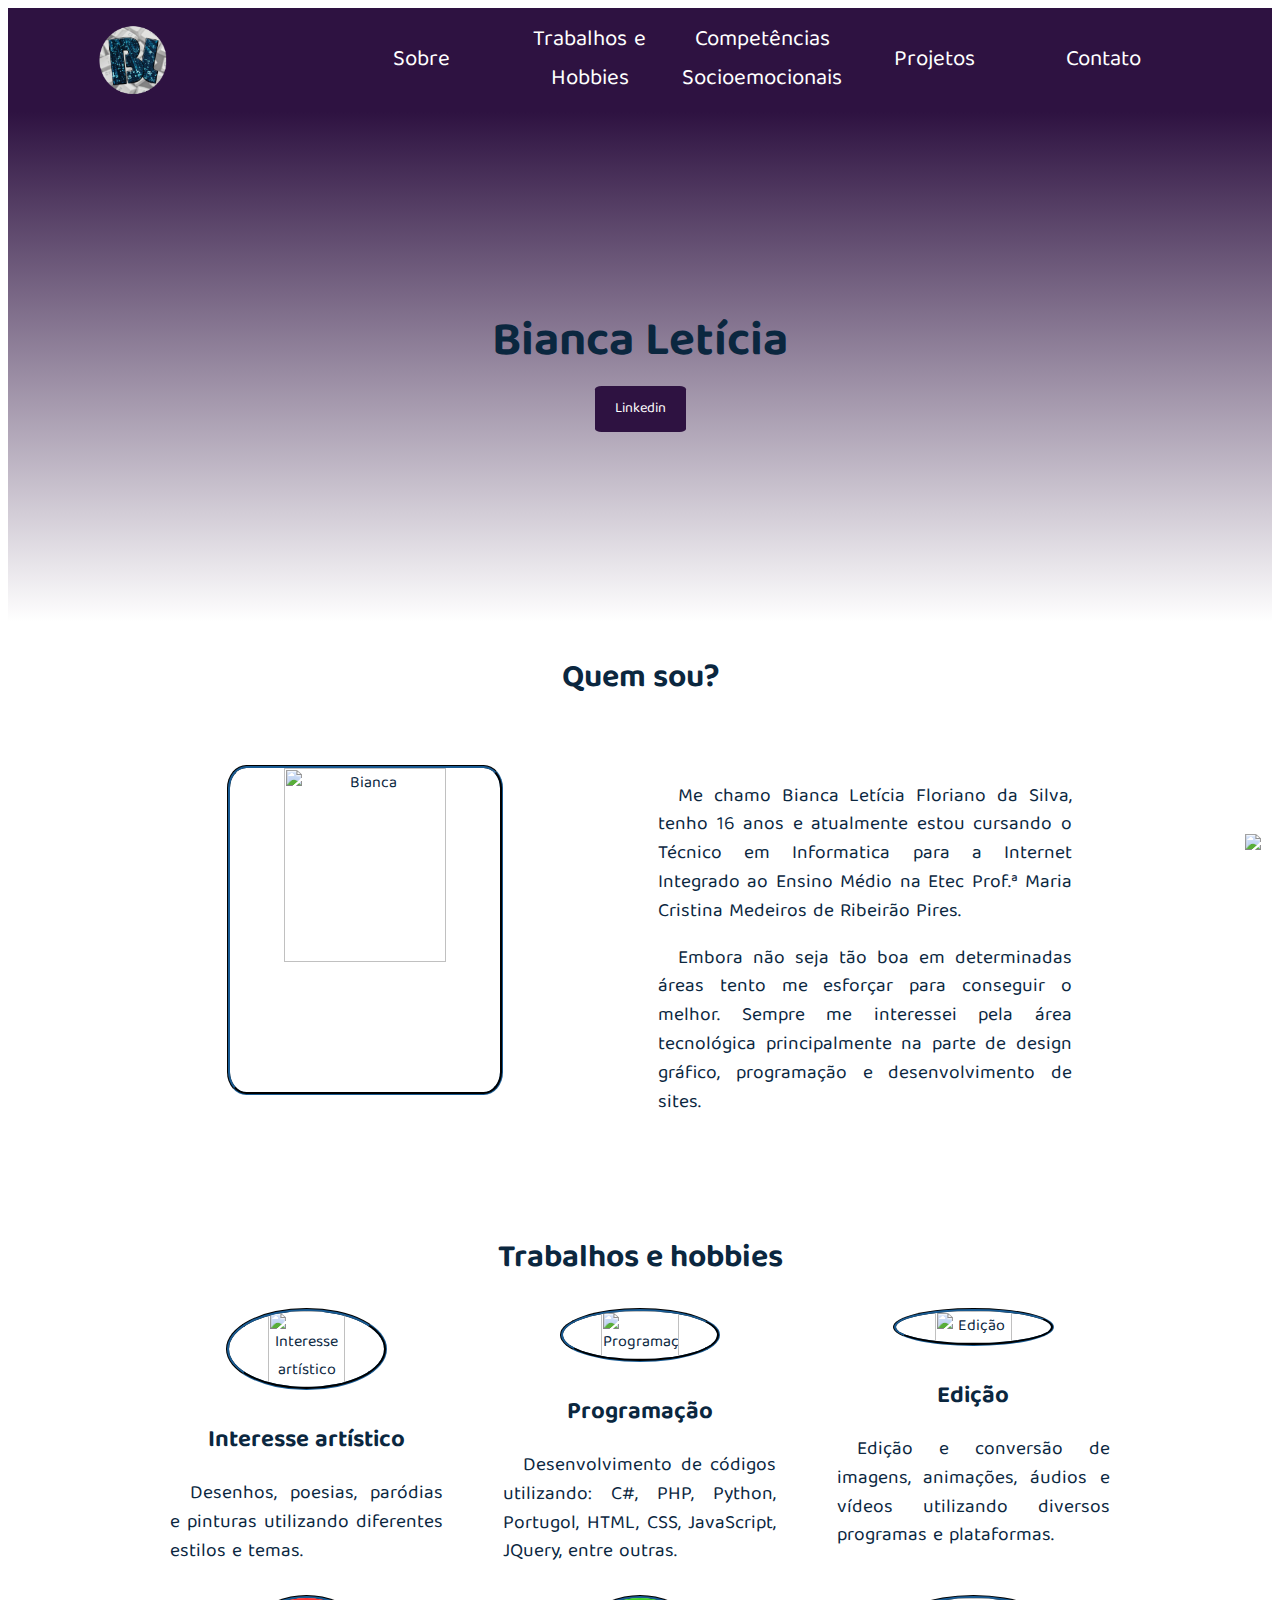
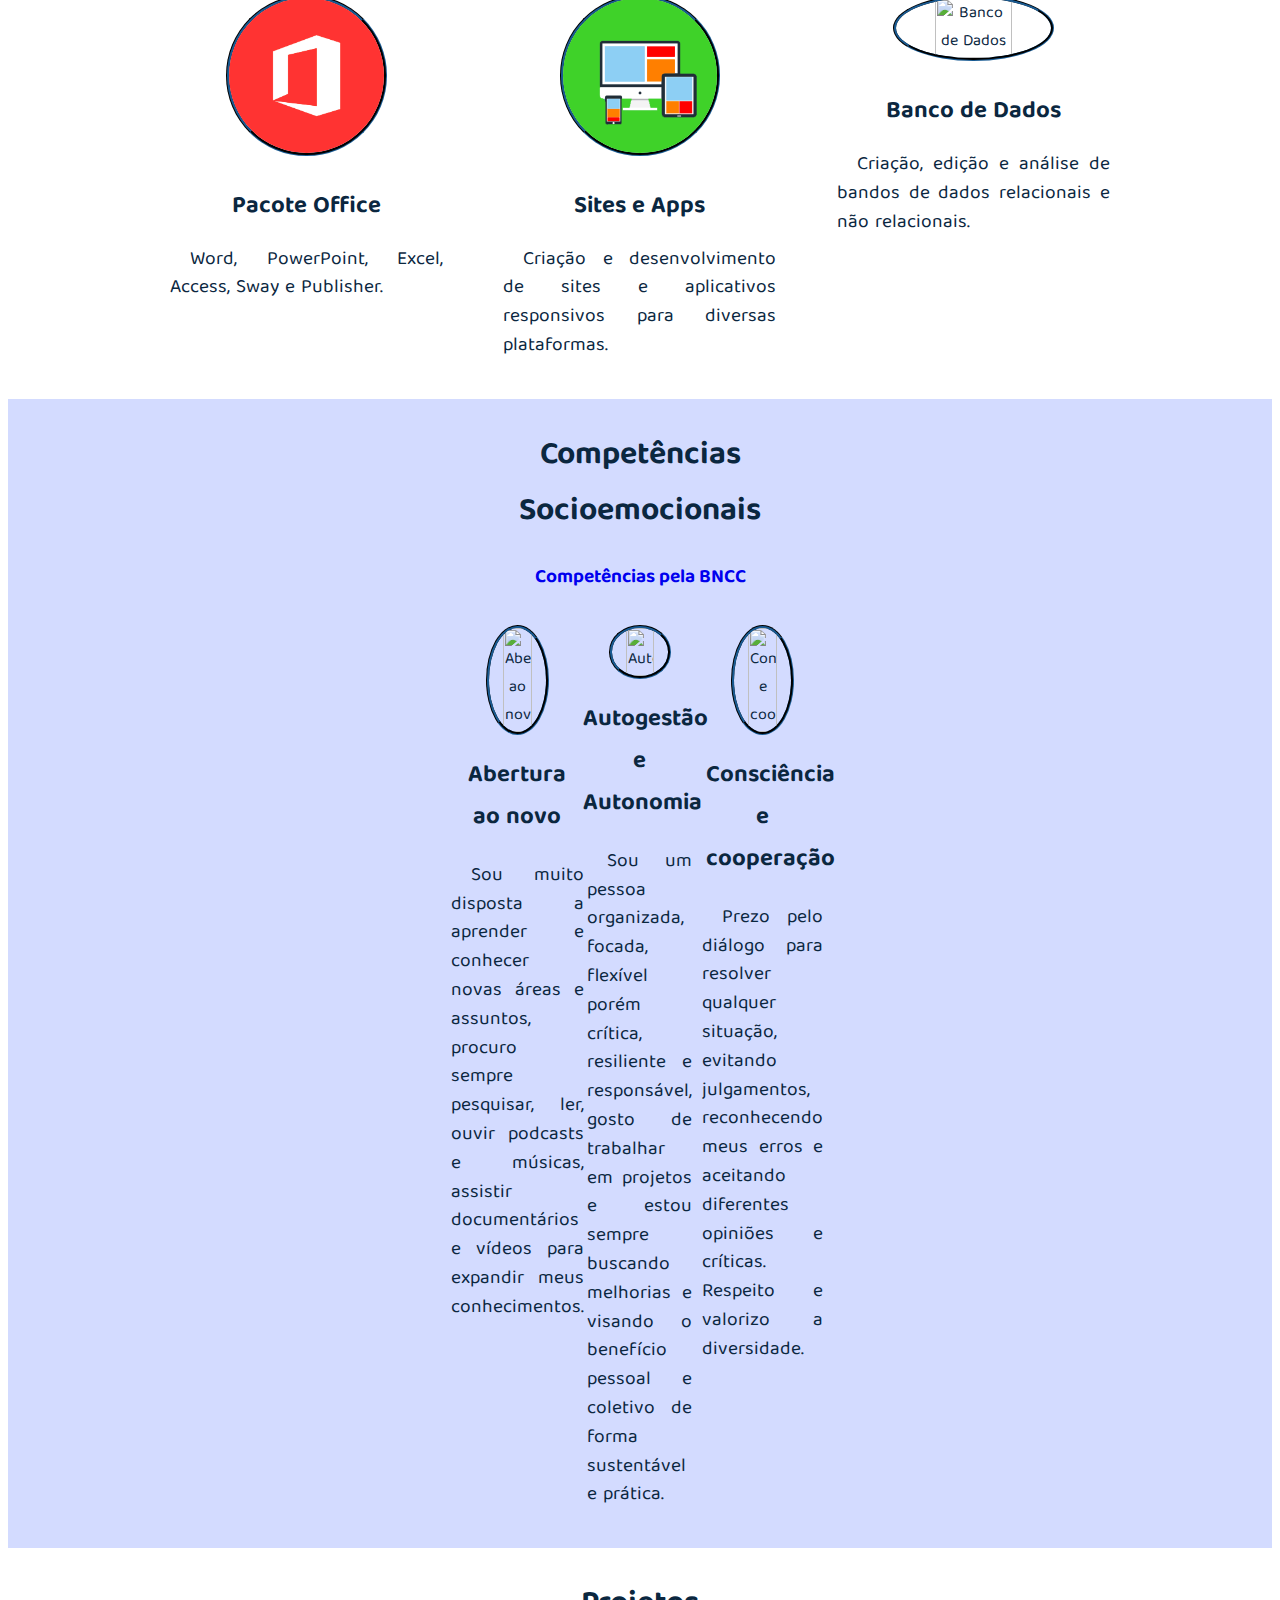
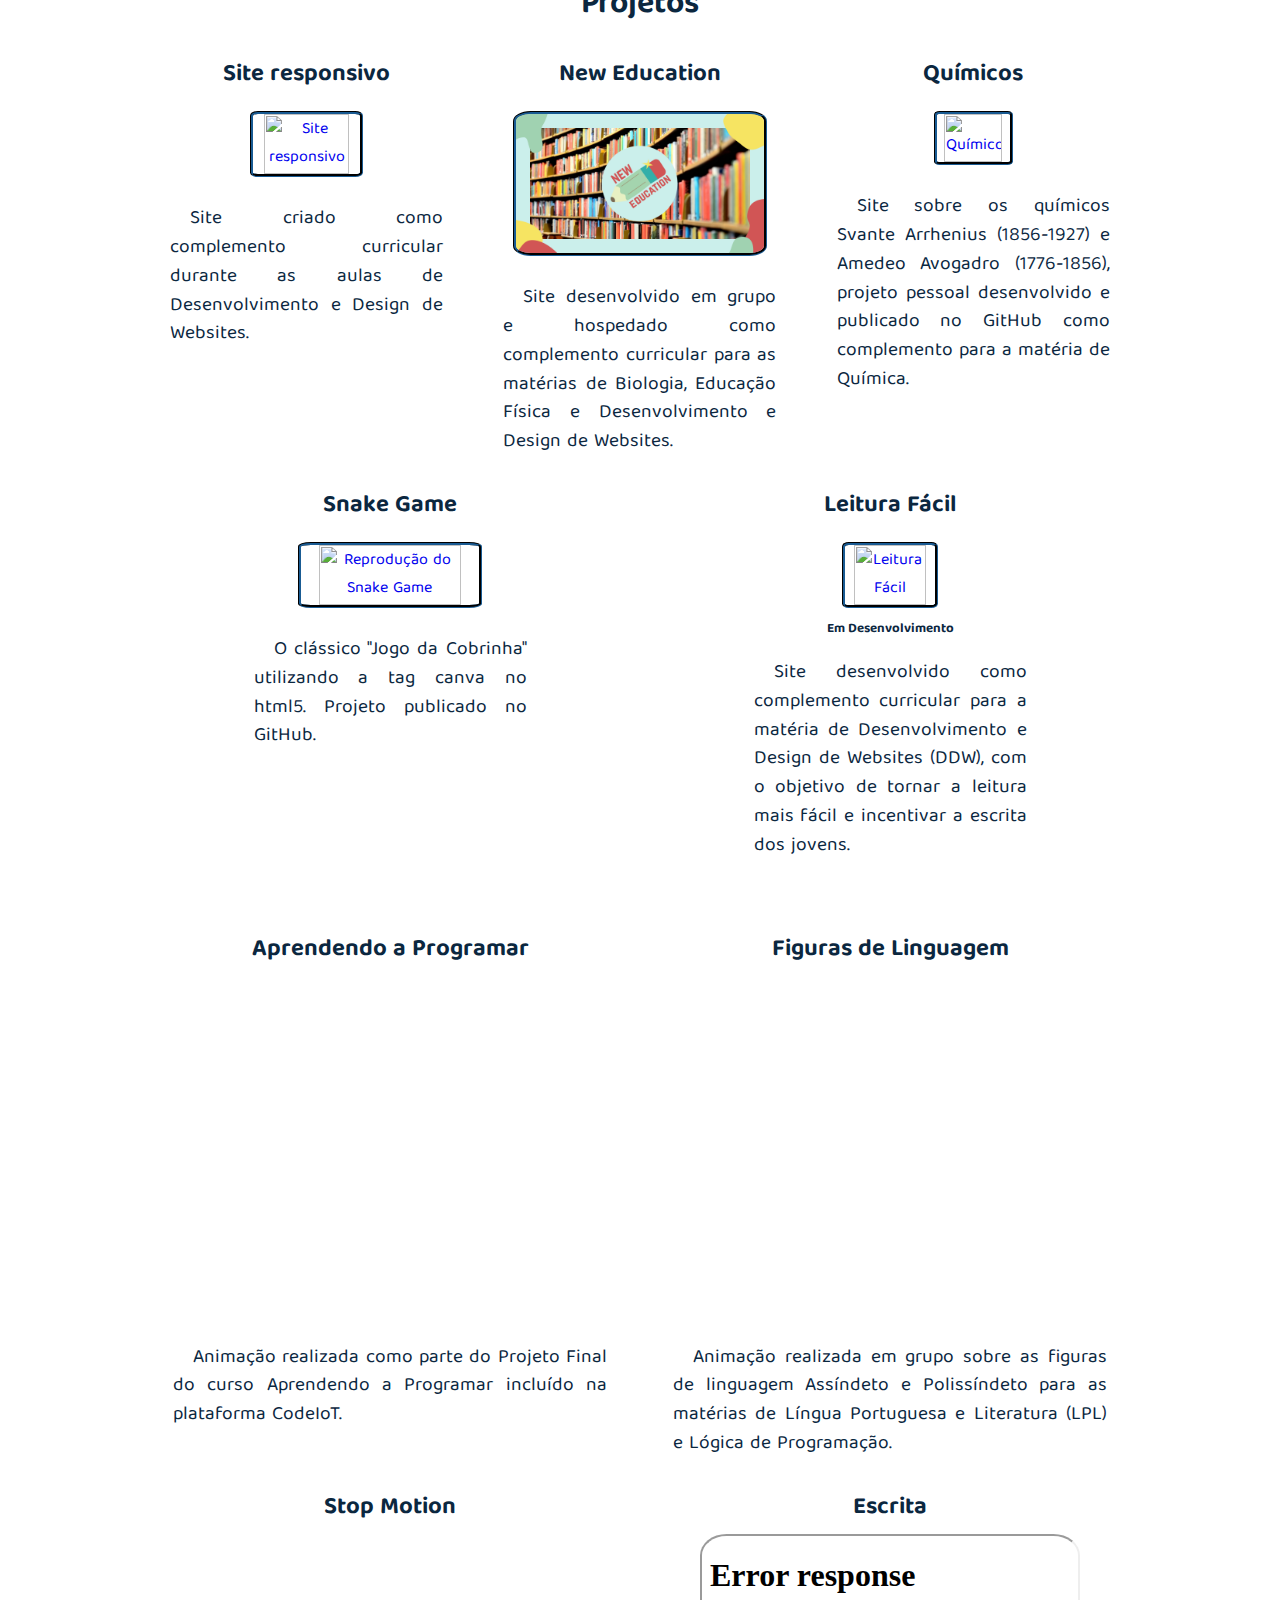
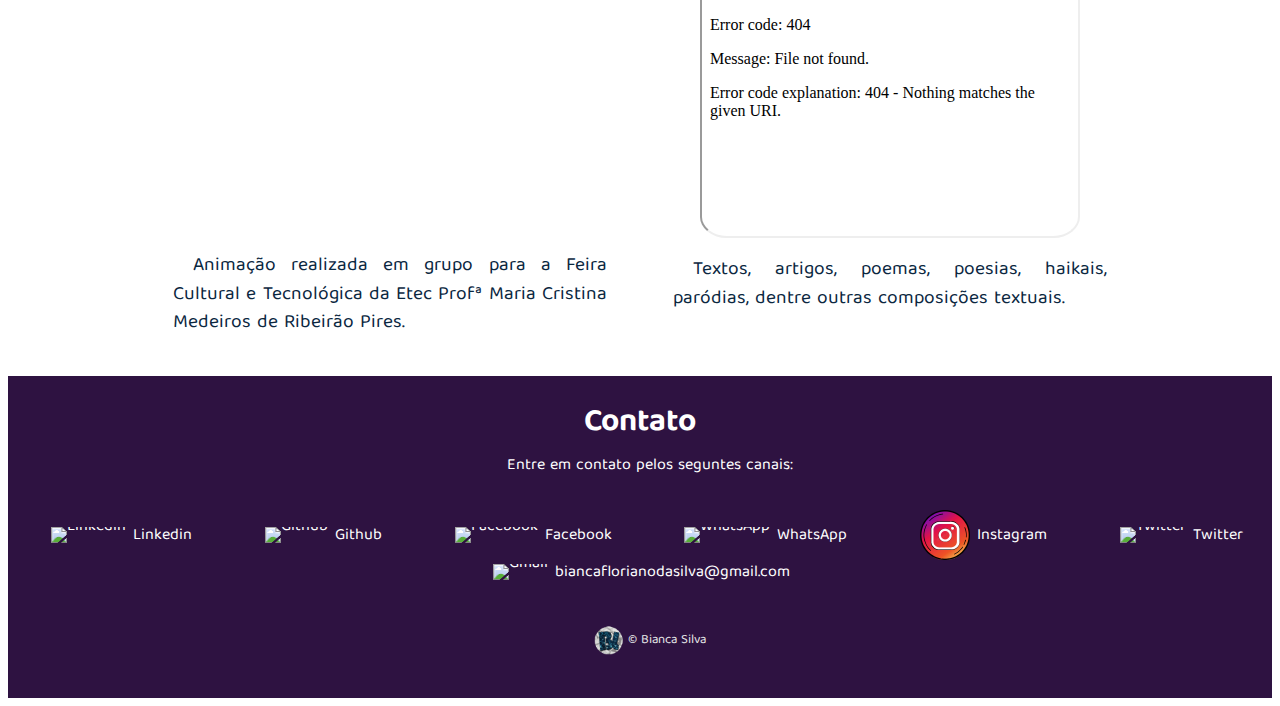
==== commit 4cc67c32: "Socioemocional" ====
--- a/index.html
+++ b/index.html
@@ -3,14 +3,16 @@
         <title>Bianca Silva</title>
         <meta http-equiv="Content-Type" content="text/html; charset=UTF-8">
         <meta name="viewport" content="width=device-width, initial-scale=1.0">
+        <meta name="keywords" content=" Bianca Silva, tecnologia, currículo, portfólio, escolar, cv">
+        <meta name="descriptison" content="Site desenvolvido como portfólio pessoal e complemento curricular.">
         <link href="https://fonts.googleapis.com/css2?family=Baloo+Tamma+2:wght@500&display=swap" rel="stylesheet"> <!-- Fontes: Baloo Tamma 2 ou Manrope e a Cookie para citações-->
         <link href="https://fonts.googleapis.com/css2?family=Manrope:wght@500&display=swap" rel="stylesheet">
         <link rel="icon" href="img/favicon.png"> <!-- Favicon 144px, 144px -->
-        <link rel="stylesheet" type="text/css" href="css/reset.css">
-        <link rel="stylesheet" type="text/css" href="css/estilo.css">    
+        <link rel="stylesheet" type="text/css" href="css/reset.css">        
+        <link rel="stylesheet" type="text/css" href="css/estilo.css">        
     </head>
     <body>
-        <div id="carregando"></div>
+        <div id="carregando" class="carregando"></div>
         <div id="conteudo">
             <nav class="logo">
                 <a href="index.html"> <img src="img/allogo.png" alt="Logo"> </a>
@@ -18,13 +20,13 @@
                     <li> <a href="#sobre">Sobre</a> </li>
                     <li> <a href="#especial">Trabalhos e Hobbies</a> </li>
                     <li> <a href="#socio">Competências Socioemocionais</a> </li>
-                    <li> <a href="#projeto">Projetos</a> </li>
+                    <li> <a href="#projetos">Projetos</a> </li>
                     <li> <a href="#contato">Contato</a> </li>
                 </ul>
             </nav>
             <header>  
                 <h1>Bianca Letícia</h1>
-                <a class="botao" href="https://www.linkedin.com/in/bianca-letícia-f-da-silva-3453291a1" target="_blank">Linkedin</a>
+                <a class="botao" href="https://www.linkedin.com/in/bianca-letícia-f-da-silva-3453291a1" target="_blank">Linkedin</a>                
             </header>
             <div class="container">
                 <section id="sobre"> 
@@ -51,10 +53,9 @@
                         <img src="img/edicao.png" alt="Edição">
                         <h3>Edição</h3>
                         <p> Edição e conversão de imagens, animações, áudios e vídeos utilizando diversos programas e plataformas. </p>
-                    </div> 
-                    
+                    </div>                     
                     <div>
-                        <img src="img/Office.png" alt="Pacote Office">
+                        <img src="img/Office.png"Pacote Office">
                         <h3>Pacote Office</h3> 
                         <p> Word, PowerPoint, Excel, Access, Sway e Publisher. </p>
                     </div>    
@@ -71,64 +72,112 @@
                 </section>
                 <section id="socio">
                     <h2>Competências Socioemocionais</h2>
-                    <h4><a href="docs/eixoscompetencias.pdf" target="_blank">Competências pela BNCC</a></h4>
-                    <div class="soc emo">
-                        <img src="img/inteligente.png" alt="Abertura ao novo">
-                        <h3> Abertura ao novo </h3> 
-                        <p> Sou muito disposta a aprender e conhecer novas áreas e assuntos, procuro sempre pesquisar, ler, ouvir podcasts e músicas, assistir documentários e vídeos para expandir meus conhecimentos. </p>
-                    </div>
-                    <div class="soc emo">
-                        <img src="img/autogestao.png" alt="Autogestão">
-                        <h3> Autogestão e Autonomia </h3> 
-                        <p> Sou um pessoa organizada, focada, flexível porém crítica, resiliente e responsável, gosto de trabalhar em projetos e estou sempre buscando melhorias e visando o benefício pessoal e coletivo de forma sustentável e prática.  </p>
-                    </div>
-                    <div class="soc emo">
-                        <img src="img/coopera.png" alt="Consciência e cooperação">
-                        <h3> Consciência e cooperação </h3> 
-                        <p> Prezo pelo diálogo para resolver qualquer situação, evitando julgamentos, reconhecendo meus erros e aceitando diferentes opiniões e críticas. Respeito e valorizo a diversidade. </p>
-                    </div>
-                    <h2 id="projeto">Projetos</h2>
+                        <h4><a href="docs/eixoscompetencias.pdf" target="_blank">Competências pela BNCC</a></h4>
+                        <div class="soc emo">
+                            <img src="img/inteligente.png" alt="Abertura ao novo">
+                            <h3> Abertura ao novo </h3> 
+                            <p> Sou muito disposta a aprender e conhecer novas áreas e assuntos, procuro sempre pesquisar, ler, ouvir podcasts e músicas, assistir documentários e vídeos para expandir meus conhecimentos. </p>
+                        </div>
+                        <div class="soc emo">
+                            <img src="img/autogestao.png" alt="Autogestão">
+                            <h3> Autogestão e Autonomia </h3> 
+                            <p> Sou um pessoa organizada, focada, flexível porém crítica, resiliente e responsável, gosto de trabalhar em projetos e estou sempre buscando melhorias e visando o benefício pessoal e coletivo de forma sustentável e prática.  </p>
+                        </div>
+                        <div class="soc emo">
+                            <img src="img/coopera.png" alt="Consciência e cooperação">
+                            <h3> Consciência e cooperação </h3> 
+                            <p> Prezo pelo diálogo para resolver qualquer situação, evitando julgamentos, reconhecendo meus erros e aceitando diferentes opiniões e críticas. Respeito e valorizo a diversidade. </p>
+                        </div>
+                </section>
+                <section id="projetos">
+                    <h2 id="projeto">Projetos</h2>                                                           
                         <div class="soc proj">
-                            <h3> Aprendendo a Programar </h3> 
-                            <a href="https://scratch.mit.edu/projects/342221010" target="_blank"><img src="img/projeto.jpg" alt=" "></a>                                                     
-                            <p> Animação realizada como parte do Projeto Final do curso Aprendendo a Programar incluído na plataforma CodeIoT. </p>
+                            <h3> Site responsivo </h3> 
+                            <a href="https://biancalesilva.000webhostapp.com/" target="_blank"><img src="img/SiteResponsivo.jpg" alt="Site responsivo"></a>                            
+                            <p> Site criado como complemento curricular durante as aulas de Desenvolvimento e Design de Websites. </p>
                         </div>
                         <div class="soc proj">
-                            <h3> Stop Motion </h3> 
-                            <a href="https://www.youtube.com/watch?v=7HJRCkiHx5s#action=share" target="_blank"><img src="img/projeto.jpg" alt=" "></a>                              
-                            <p> Animação realizada em grupo para a Feira Cultural e Tecnológica da Etec Profª Maria Cristina Medeiros de Ribeirão Pires. </p>
-                        </div>                        
+                            <h3> New Education </h3> 
+                            <a href="https://biancafsilva.github.io/SiteInterdisciplinar/" target="_blank"><img src="img/NewEducation.png" alt="New Education"></a>                           
+                            <p> Site desenvolvido em grupo e hospedado como complemento curricular para as matérias de Biologia, Educação Física e Desenvolvimento e Design de Websites. </p>
+                        </div>
                         <div class="soc proj">
-                            <h3> Figuras de Linguagem </h3> 
-                            <a href="https://scratch.mit.edu/projects/323585634" target="_blank"><img src="img/projeto.jpg" alt=" "></a>                                
-                            <p> Animação realizada em grupo sobre as figuras de linguagem Assíndeto e Polissíndeto para as matérias de Língua Portuguesa e Literatura (LPL) e Lógica de Programação. </p>
-                        </div>                        
+                            <h3> Químicos </h3> 
+                            <a href="https://biancafsilva.github.io/Quimicos/index.html" target="_blank"><img src="img/quimicos.jpg" alt="Químicos"></a>                            
+                            <p> Site sobre os químicos Svante Arrhenius (1856-1927) e Amedeo Avogadro (1776-1856), projeto pessoal desenvolvido e publicado no GitHub como complemento para a matéria de Química. </p>
+                        </div>
                         <div class="soc proj">
-                            <h3> Projeto 1 </h3> 
-                            <a href="#" target="_blank"><img src="img/projeto.jpg" alt=" "></a>                            
-                            <p> Descrição do projeto. </p>
+                            <h3> Snake Game </h3> 
+                            <a href="https://biancafsilva.github.io/snake-game/" target="_blank"><img src="img/snake.jpg" alt="Reprodução do Snake Game"></a>                            
+                            <p> O clássico "Jogo da Cobrinha" utilizando a tag canva no html5. Projeto publicado no GitHub. </p>
                         </div>
+                        <div class="soc proj">
+                            <h3> Leitura Fácil </h3> 
+                            <a href="https://biancafsilva.github.io/LeituraFacil/" target="_blank"><img src="img/projeto.jpg" alt="Leitura Fácil"></a> 
+                            <small><b>Em Desenvolvimento</b></small>                           
+                            <p> Site desenvolvido como complemento curricular para a matéria de Desenvolvimento e Design de Websites (DDW), com o objetivo de tornar a leitura mais fácil e incentivar a escrita dos jovens. </p>
+                        </div> <!--  
+                        <div class="soc proj">
+                            <h3> Podcast - Síndrome do Pânico </h3> 
+                            <a href="https://www.buzzsprout.com/1093010/3776984-sindrome-do-panico?play=true" target="_blank"><img src="img/sindromedopanico.jpg" alt="Podcast - Síndrome do Pânico"></a>                            
+                            <p> Podcast sobre a Síndrome do Pânico realizado em grupo como complemento para a matéria de Educação Física. <br> <a href="https://open.spotify.com/episode/4AtR0UxpYuZOqU64pDQbcQ?si=4vK_YtugTDWOZhlmSvQQcA" target="_blank"> Ouça no Spotify </a> </p>
+                        </div>-->
+                </section>
+                <section id="hobby">                    
+                    <div class="hobby">
+                        <h3>Aprendendo a Programar</h3>
+                        <iframe src="https://scratch.mit.edu/projects/342221010/embed" allowtransparency="true" width="80%" height="350" frameborder="0" scrolling="no" allowfullscreen></iframe>
+                        <p> Animação realizada como parte do Projeto Final do curso Aprendendo a Programar incluído na plataforma CodeIoT. </p>
+                    </div>
+                    <div class="hobby">
+                        <h3> Figuras de Linguagem </h3>
+                        <iframe src="https://scratch.mit.edu/projects/323585634/embed" allowtransparency="true" width="80%" height="350" frameborder="0" scrolling="no" allowfullscreen></iframe>
+                        <p>Animação realizada em grupo sobre as figuras de linguagem Assíndeto e Polissíndeto para as matérias de Língua Portuguesa e Literatura (LPL) e Lógica de Programação. </p>
+                    </div>
+                    <div class="hobby">
+                        <h3> Stop Motion </h3>
+                        <iframe width="80%" height="300" src="https://www.youtube.com/embed/7HJRCkiHx5s" frameborder="0" allow="accelerometer; autoplay; encrypted-media; gyroscope; picture-in-picture" allowfullscreen></iframe>
+                        <p> Animação realizada em grupo para a Feira Cultural e Tecnológica da Etec Profª Maria Cristina Medeiros de Ribeirão Pires. </p>
+                    </div>
+                    <div class="hobby">
+                        <h3>Escrita</h3>
+                        <iframe src="docs/Humana Porcelana.pdf" width="80%" height="300"></iframe>
+                        <p>Textos, artigos, poemas, poesias, haikais, paródias, dentre outras composições textuais.</p>
+                    </div>
                 </section>
                 <section id="contato">
-                    <br>
-                    <h2>Contato</h2>
-                    <p>Entre em contato pelos seguintes canais: </p>
+                    <div>                    
+                        <h2>Contato</h2>
+                        <p> Entre em contato pelos seguntes canais: </p> <br>
+                    </div> 
+                        <div class="cntt">    
+                            <a href="https://www.linkedin.com/in/bianca-let%C3%ADcia-f-da-silva-3453291a1?lipi=urn%3Ali%3Apage%3Ad_flagship3_profile_view_base_contact_details%3BfnfdTnR0Qp26TYKAHnGIiw%3D%3D" target="_blank"><img src="img/linkedin-icon.png" alt="Linkedin"> Linkedin </a>
+                        </div>
+                        <div class="cntt"> 
+                            <a href="https://github.com/BiancaFSilva" target="_blank"><img src="img/github-icon.png" alt="Github"> Github </a>
+                        </div>
                         <div class="cntt">     
-                            <a href="https://www.linkedin.com/in/bianca-let%C3%ADcia-f-da-silva-3453291a1?lipi=urn%3Ali%3Apage%3Ad_flagship3_profile_view_base_contact_details%3BfnfdTnR0Qp26TYKAHnGIiw%3D%3D"><img src="img/linkedin-icon.png" alt="Linkedin"> Linkedin </a>
-                            <a href="https://github.com/BiancaFSilva"><img src="img/github-icon.png" alt="Github"> Github </a>
-                            <a href="https://www.facebook.com/profile.php?id=100007384352108&epa=SEARCH_BOX"><img src="img/facebook-icon.png" alt="Facebook"> Facebook </a> 
+                            <a href="https://www.facebook.com/profile.php?id=100007384352108&epa=SEARCH_BOX" target="_blank"><img src="img/facebook-icon.png" alt="Facebook"> Facebook </a> 
+                        </div> 
+                        <div class="redes">  
+                            <a href="https://api.whatsapp.com/send?phone=5511999678186" target="_blank"><img src="img/whatsapp-icon.png" alt="WhatsApp"> WhatsApp </a>   
+                        </div>
+                        <div class="redes">      
+                            <a href="https://www.instagram.com/_bianca.zip/?hl=pt-br" target="_blank"><img src="img/instagram-icon.png" alt="Instagram"> Instagram </a>       
                         </div>
                         <div class="redes">  
-                            <a href="https://api.whatsapp.com/send?phone=5511999678186"><img src="img/whatsapp-icon.png" alt="WhatsApp"> WhatsApp </a>   
-                            <a href="https://www.instagram.com/_bianca.zip/?hl=pt-br"><img src="img/instagram-icon.png" alt="Instagram"> Instagram </a>       
-                            <a href="https://twitter.com/BiancaLetcia2"><img src="img/twitter-icon.png" alt="Twitter"> Twitter </a>         
+                            <a href="https://twitter.com/BiancaLetcia2" target="_blank"><img src="img/twitter-icon.png" alt="Twitter"> Twitter </a>         
                         </div>   
-                        <a href="mailto:biancaflorianodasilva@gmail.com"><img src="img/gmail-icon.png" alt="">biancaflorianodasilva@gmail.com</a>
+                        <div class="mail">
+                            <a href="mailto:biancaflorianodasilva@gmail.com" target="_blank"><img src="img/gmail-icon.png" alt="Gmail"> biancaflorianodasilva@gmail.com </a>
+                        </div> 
                 </section>
-            </div>
+            </div>            
             <footer>
-                <p><img src="img/mlogo.png" alt="Logo Bianca Silva">&copy;Bianca Silva, 2020</p>
-            </footer>
+                <p><img src="img/mlogo.png" alt="Logo Bianca Silva"> &copy; Bianca Silva</p>
+            </footer>  
+            <a href="#top"> <img src="img/topo.png"></a>          
         </div>
+        <script type="text/javascript" src="js/main.js"></script>
     </body>
 </html>--- a/css/estilo.css
+++ b/css/estilo.css
@@ -1,13 +1,31 @@
 /* GERAL */
+
 body {
     font-family: 'Baloo Tamma 2','Manrope', cursive;
     background-color: rgb(255, 255, 255);
 }
 
+::-webkit-scrollbar { width:15px; height: 10px; }  
+::-webkit-scrollbar-track { background:#b7a5d4; }   
+::-webkit-scrollbar-thumb { background: #2e1241; }
+::-webkit-scrollbar-corner { background-color: #2e1241; }
+
+::selection { background: rgb(91, 79, 172); color: #fff; } 
+::-moz-selection { background: rgb(91, 79, 172); color: #fff; }
+
+a[href="#top"]{
+    text-decoration:none;
+    padding:6px;
+    position:fixed;
+    top: 92%;
+    right: 1%;
+    display: flex;
+}
+
 .container {
     width: 100%;
 }
-h1, h2, h3, h4 {
+h1, h2, h3, h4, h5, h6 {
     margin: 0;
     font-weight: 700;
     font-family:  'Baloo Tamma 2','Manrope', cursive;
@@ -28,6 +46,10 @@
 	text-align: justify;*/
 }
 
+a:hover {
+	color: #dcccf5;
+}
+
 figcaption{
 	font-size: small;
 	font-style: italic;
@@ -43,7 +65,7 @@
     flex-direction: column;
     align-items: center;
     background-color: #2e1241 ; 
-    padding: 30px; 
+    padding: 25px; 
 }
 
 nav > a {
@@ -53,6 +75,10 @@
     font-size: 28px;
 }
 
+nav a:hover {
+	color: #dcccf5;
+}
+
 nav ul {
     list-style: none; 
     padding: 0;
@@ -66,8 +92,8 @@
     text-indent: 0px;    
     text-align: center;
     width: 100%;
-    font-size: 1.5em; /* em é uma medida responsiva */
-    padding: 2%;
+    font-size: 1.4em; /* em é uma medida responsiva */
+    padding: 1%;
 }
 
 nav ul li a {
@@ -80,11 +106,11 @@
 
 /* HEADER */
 header {
-    background-image: url('../img/background-image.jpg'); /*  930x522 */
+    background: linear-gradient(#2e1241, #ffffff);
     background-size: cover;
     background-position: center;
     background-repeat: no-repeat;
-    color: #fff;
+    color: #2e1241;
     display: flex;
     flex-direction: column;
     align-items: center;
@@ -125,8 +151,8 @@
 }
 
 #sobre h2 {
-    margin-top: 20px;
-    margin-bottom: 20px;
+    margin-top: 10px;
+    margin-bottom: 10px;
     font-size: 2em;
 }
 
@@ -176,7 +202,7 @@
     display: flex;
     flex-direction: column;
     align-items: center;
-    text-align: center;
+    text-align: justify;
     position: relative;
     margin-top: 30px;
 }
@@ -190,6 +216,7 @@
 
 #especial h2 {
     margin-top: 10px;
+    margin-bottom: 10px;
     font-size: 2em;
     text-align: center;
 }
@@ -208,13 +235,15 @@
 }
 /* Competências Socioemocionais */
 #socio {
-    display: flex;
-    flex-direction: column;
-    align-items: center;
-    position: relative;
-    padding-top: 20px;
-    margin: 0 auto;
+    max-width: 100%;
+    display: flex;
+    flex-direction: column;
+    align-items: center;
+    position: relative;
+    padding: 20px;
+    margin: 0 ;
     color: #0b273f;
+    background-color: #D3DBFF;
 }
 
 #socio div {
@@ -229,22 +258,20 @@
 #socio p {
     line-height: 1.5;
     margin: 2vh;
-    margin-top: 20px;
+    font-size: 1.2em;
+    text-align: justify;
+}
+
+#socio h2 {
+    margin-top: 10px;
     margin-bottom: 10px;
-    font-size: 1.2em;
-    text-align: justify;
-}
-
-#socio h2 {
-    margin-top: 20px;
+    font-size: 2em;
+    text-align: center;
+}
+
+#socio h3 {
+    margin-top: 10px;
     margin-bottom: 5px;
-    font-size: 2em;
-    text-align: center;
-}
-
-#socio h3 {
-    margin-top: 20px;
-    margin-bottom: 10px;
     font-size: 1.5em;
     text-align: center;
 }
@@ -256,18 +283,59 @@
     text-align: center; 
 }
 
-#socio iframe {
-    border-radius: 7%;
-    align-items: center;    
-    border: 3px groove #0b273f;    
-    margin: 10px auto;
-    width: 60%;
-    height: 50%;
-}
-
-#socio img {
-    align-items: center;    
-    margin: 10px auto;
+#projetos {
+    display: flex;
+    flex-direction: column;
+    align-items: center;
+    position: relative;
+    padding: 20px;
+    margin: 0 auto;
+    color: #0b273f;
+}
+
+#projetos div {
+    display: flex;
+    flex-direction: column;
+    align-items: center;
+    text-align: justify;
+    position: relative;
+    margin-top: 30px;
+}
+
+#projetos p {
+    line-height: 1.5;
+    margin: 2vh;
+    font-size: 1.2em;
+    text-align: justify;
+}
+
+#projetos h2 {
+    margin-top: 10px;
+    margin-bottom: 10px;
+    font-size: 2em;
+    text-align: center;
+}
+
+#projetos h3 {
+    margin-top: 10px;
+    margin-bottom: 5px;
+    font-size: 1.5em;
+    text-align: center;
+}
+
+#projetos h4 {
+    margin-bottom: 20px;
+    margin-top: 10px;
+    font-size: 1.2em;
+    text-align: center; 
+}
+
+iframe {
+    border-radius: 7%;   
+}
+
+.soc img {
+    align-items: center;       
 }
 
 .emo img {
@@ -278,6 +346,7 @@
 }
 
 .proj img {
+    align-items: center;   
     border: 3px groove #0b273f;
     border-radius: 7%;
     margin: 10px auto;
@@ -296,18 +365,50 @@
     margin: 10px auto;
     align-items: center;
 }
+
+#hobby {
+    display: flex;
+    flex-direction: column;
+    align-items: center;
+    position: relative;
+    padding: 20px;
+    margin: 0 auto;
+    color: #0b273f;
+}
+
+.hobby {
+    width: 100%;
+    align-items: center;
+    display: flex;
+    flex-direction: column;
+    text-align: justify;
+    position: relative;
+    margin-top: 30px;
+}
+
+.hobby h3 {
+    margin-top: 10px;
+    margin-bottom: 5px;
+    font-size: 1.5em;
+    text-align: center;
+}
+
+.hobby p {
+    line-height: 1.5;
+    margin: 2vh;
+    font-size: 1.2em;
+    text-align: justify;
+} 
 /* CONTATO */
 #contato {
     background-color: #2e1241;
     color: #fff;
-    flex-direction: row;
-    flex-wrap: wrap;
+    display: flex;
+    flex-direction: column;
     justify-content: space-around;
-    max-width: 100%;
+    padding-top: 20px;
     margin: 0;
-    text-align: center;
-    max-height: 30vh;
-    width: 100%;
+    align-items: justify;
 }
 
 #contato > p {
@@ -315,42 +416,34 @@
     margin: 2vh;
     font-size: 1.2em;
     text-align: justify;
+    text-indent: 0%;
 }
 
 #contato a {
     display: inline-block;
-    padding: 0; 
-    width: 90%;
     text-decoration: none;
+    padding: 0 6px; 
+    width: 42%;    
     color: #fff; 
     line-height: .1;
     margin: 0;/*2vh;*/
-    font-size: 1.2em;
-    text-align: center; 
+    font-size: 1em;
+    text-align: justify; 
+}
+
+#contato .mail a{
+    padding: 0 6px; 
+    width: 95%;  
+}
+
+#contato a:hover {
+	color: #dcccf5;
 }
 
 #contato h2 {
-    margin-top: 20px;
-    margin-left: 20px;
-    margin-bottom: 20px;
+    margin: 20px;
     font-size: 2em;
     text-align: center;  
-}
-
-#contato .cntt {
-    float: left;
-    width: 45%;
-    text-align: justify;
-    vertical-align: middle;
-    line-height: auto;
-}
-
-#contato .redes {
-    float: right;
-    width: 45%;
-    text-align: justify;
-    vertical-align: middle;
-    line-height: auto;
 }
 
 #contato img {
@@ -360,12 +453,10 @@
 
 footer {
     background-color: #2e1241;
-    width: 100%;
     color: #e5e6e7; 
-    margin: 0;
-    padding: 25px;
+    padding: 30px;
     font-size: small;
-    text-align: justify;
+    text-align: center;
     text-indent: 0px;
 }
 
@@ -377,10 +468,11 @@
 
 
 @media screen and (min-width: 768px) {
+    html { scroll-behavior: smooth; }
     /* Cabeçalho */
     nav {
-        height: 90px;
-        height: 9vh;
+        height: 60px;
+        height: 6vh;
         flex-direction: row;
         justify-content: space-around;
     }
@@ -390,6 +482,7 @@
     }
     .logo img {
         width: 65%;
+        vertical-align: middle;
     }
     /* Header */
     header {
@@ -431,76 +524,101 @@
         max-width: 1000px;
         margin: 0 auto;
     }
-    #especial h2 {
-        text-align: center;
-        width: 100%;
-    }
-    #especial div {
-        flex-grow: 1;
-        flex-basis: 150px;
-        padding: 0 10px;
-    }
-    #especial p {
-    line-height: 1.5;
-    margin: 2vh;
-    font-size: 1.2em;
-    text-align: justify;
+    #especial h2, h3 {
+        text-align: center;
+        width: 100%;
+    }
+    #especial div {   
+        width: 30.90%;
+        text-align: center;
+        margin: 0 auto;
     }
     /* Competências Socioemocionais */
     #socio {
+        flex-direction: row;
+        flex-wrap: wrap;
+        align-items: flex-start;
+        margin: 0 auto;
+        padding: 20px 28rem;
+    }
+    #socio h2, h3, h4 {
+        width: 100%;
+        text-align: center;
+    }
+    #socio .soc {
+        align-items: center;
+        width: 30.90%;
+        text-align: center;
+        margin: 0 auto;
+    }
+    #projetos {
         flex-direction: row;
         flex-wrap: wrap;
         align-items: flex-start;
         max-width: 1000px;
         margin: 0 auto;
     }
-    #socio h2, h3, h4 {
-        width: 100%;
-        text-align: center;
-    }
-    #socio .soc {
+    #projetos h2, h3, h4 {
+        width: 100%;
+        text-align: center;
+    }
+    #projetos .soc {
+        align-items: center;
         width: 30.90%;
         text-align: center;
         margin: 0 auto;
+    }
+    #hobby {
+        flex-direction: row;
+        flex-wrap: wrap;
+        align-items: flex-start;
+        max-width: 1000px;
+        margin: 0 auto;
+    }
+    .hobby{
+        width: 47%;
+        margin: 0 auto;
+    }
+    .hobby h3 {
+        width: 100%;
+        text-align: center;
+    }
+    .hobby p {
+        line-height: 1.5;
+        margin: 2vh;
+        text-align: justify;
     }
     /* Contato */
     #contato {
+        justify-content: space-around;   
         flex-direction: row;
         flex-wrap: wrap;
-        width: 100%;
-        max-height: 30vh;
-        margin: 0;
-        justify-content: space-around;    
-        text-align: center;                
-    }
-    #contato h2, p {
-        width: 100%;
-        text-align: center;
+        align-items: center;
+        text-align: center;
+        padding: 0 auto;
+        max-height: 45vh;
+        margin: 0;         
+    }
+    #contato h2, #contato p, #contato a {
+        width: 100%;
         max-width: 1000px;
-        margin: 0 auto;
-    }
+        text-align: center;
+        margin: 0 auto;
+        padding: 0 auto;
+    }    
     #contato div{
-        padding: 0 10px;
-        max-width: 1000px;
-        margin: 0;
-    }
-    #contato .cntt {
-        float: left;
-        margin-left: 0;
-        width: 45.5%;
+        padding: 0 auto;
+        width: 100%;
+        align-items: center;
+    } 
+    #contato .cntt, #contato .redes {
+        width: auto;
+        padding: 0 auto;
         text-align: justify;
     }
-    #contato .redes {
-        float: right;
-        margin-left: 0;
-        width: 45.5%;
-        text-align: justify;
-    }
-    footer {
-        width: 100%;
-        margin: 0;
-        text-align: justify; 
-        padding: 30 25px;
-    }
-}
-
+    #contato .mail {
+        width: 100%;
+        padding: 0 auto;
+        text-align: center;
+    }
+}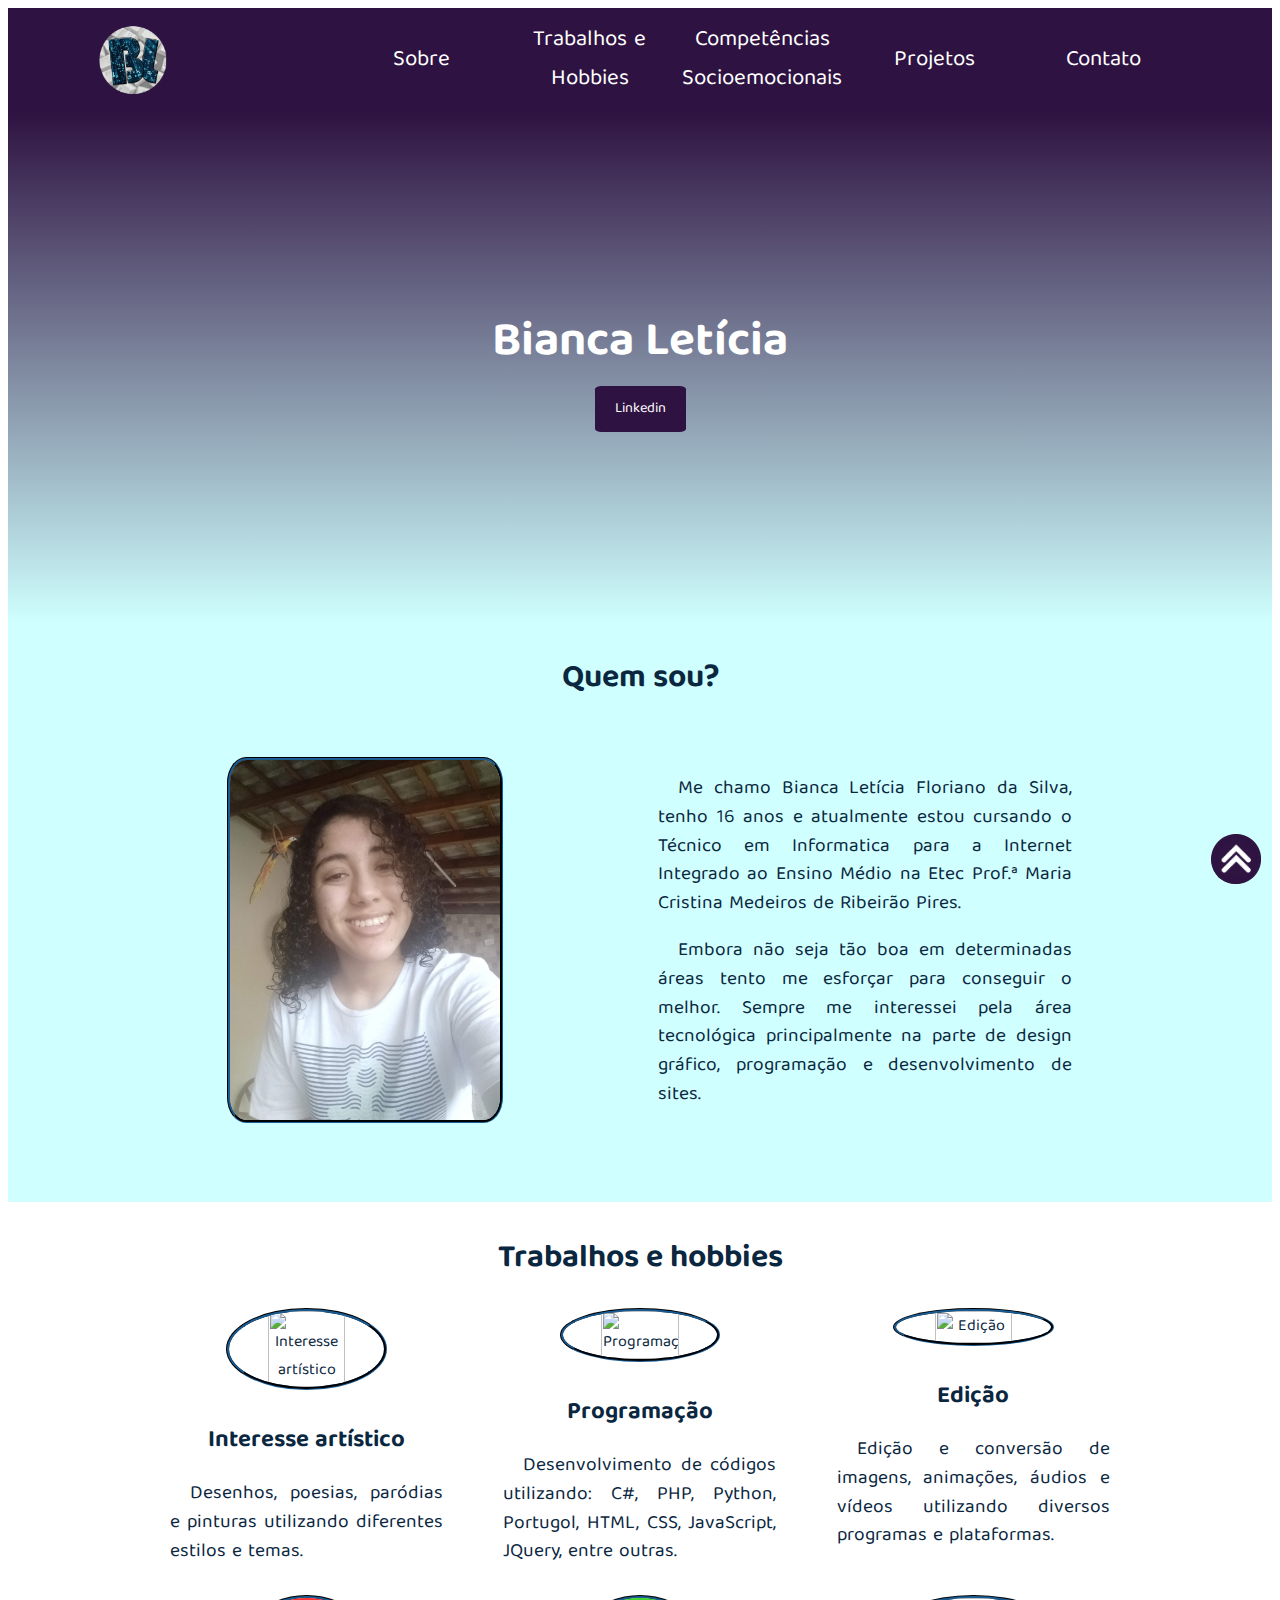
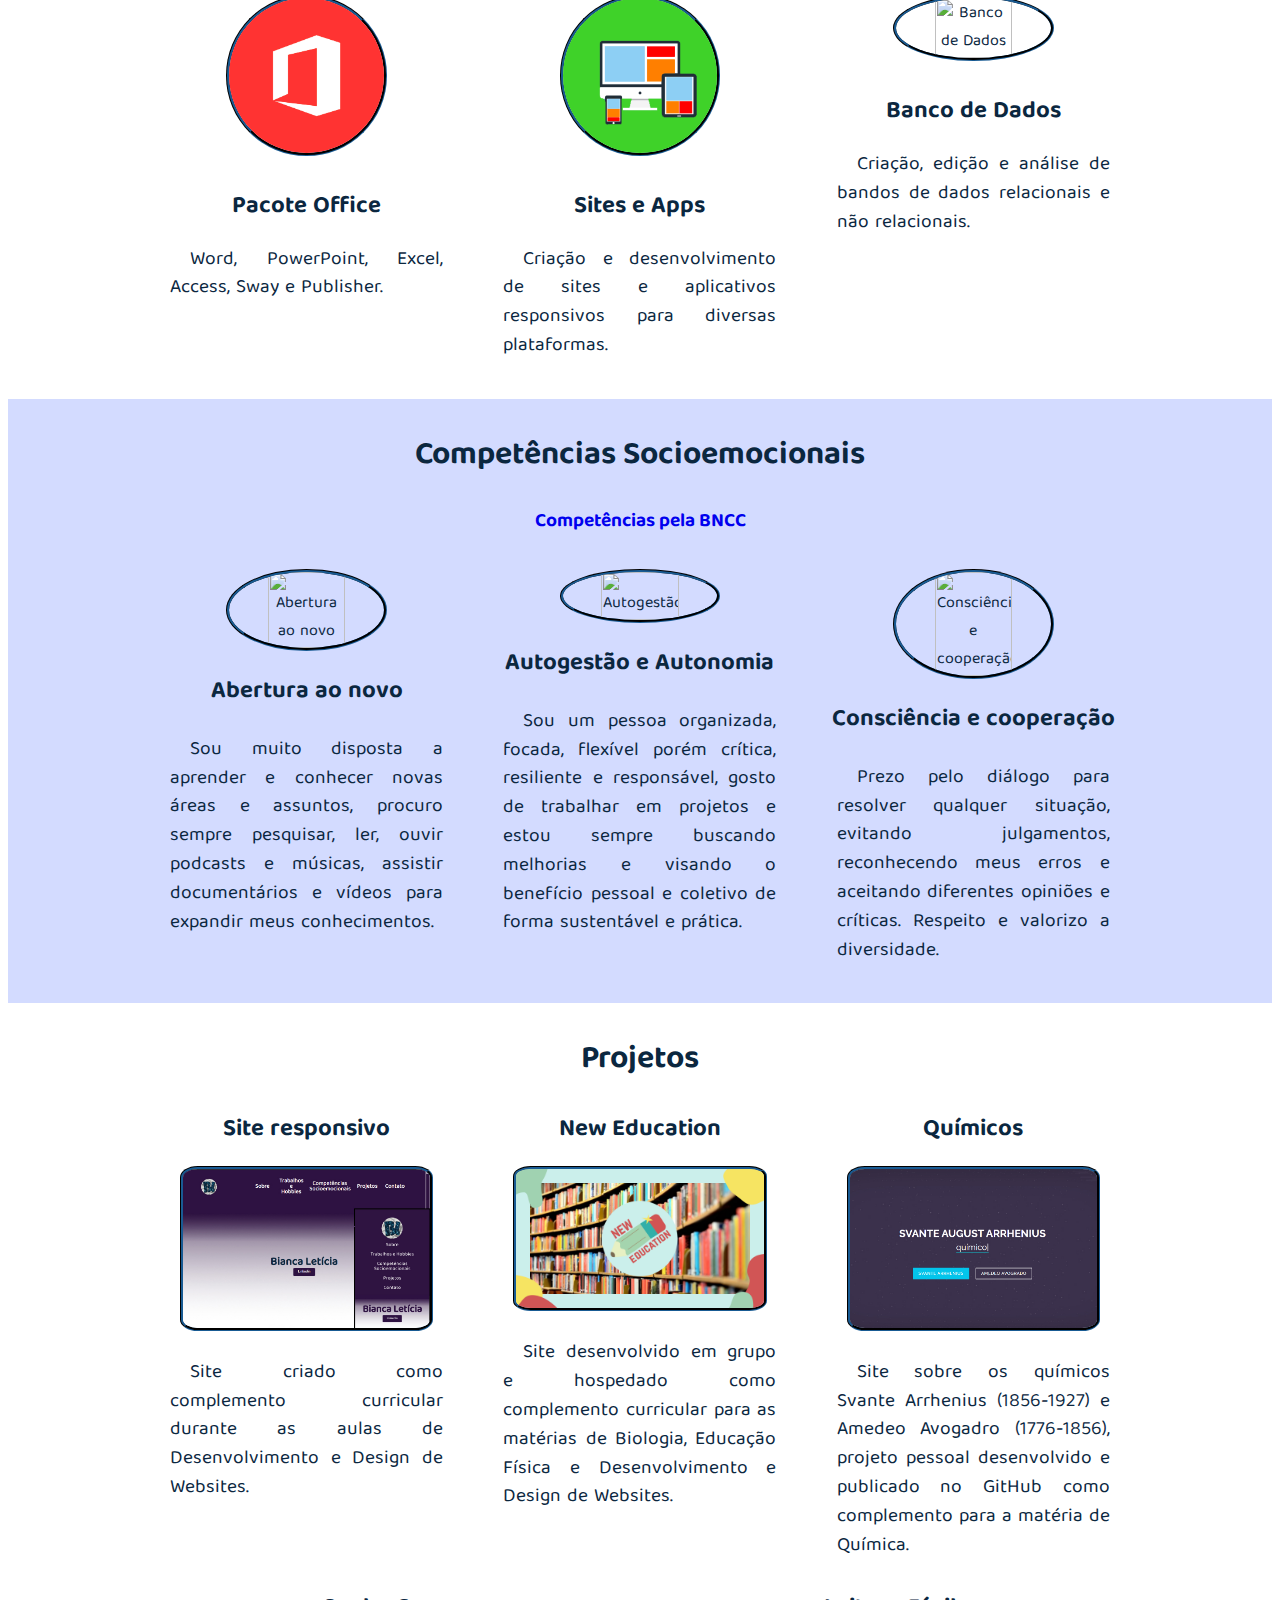
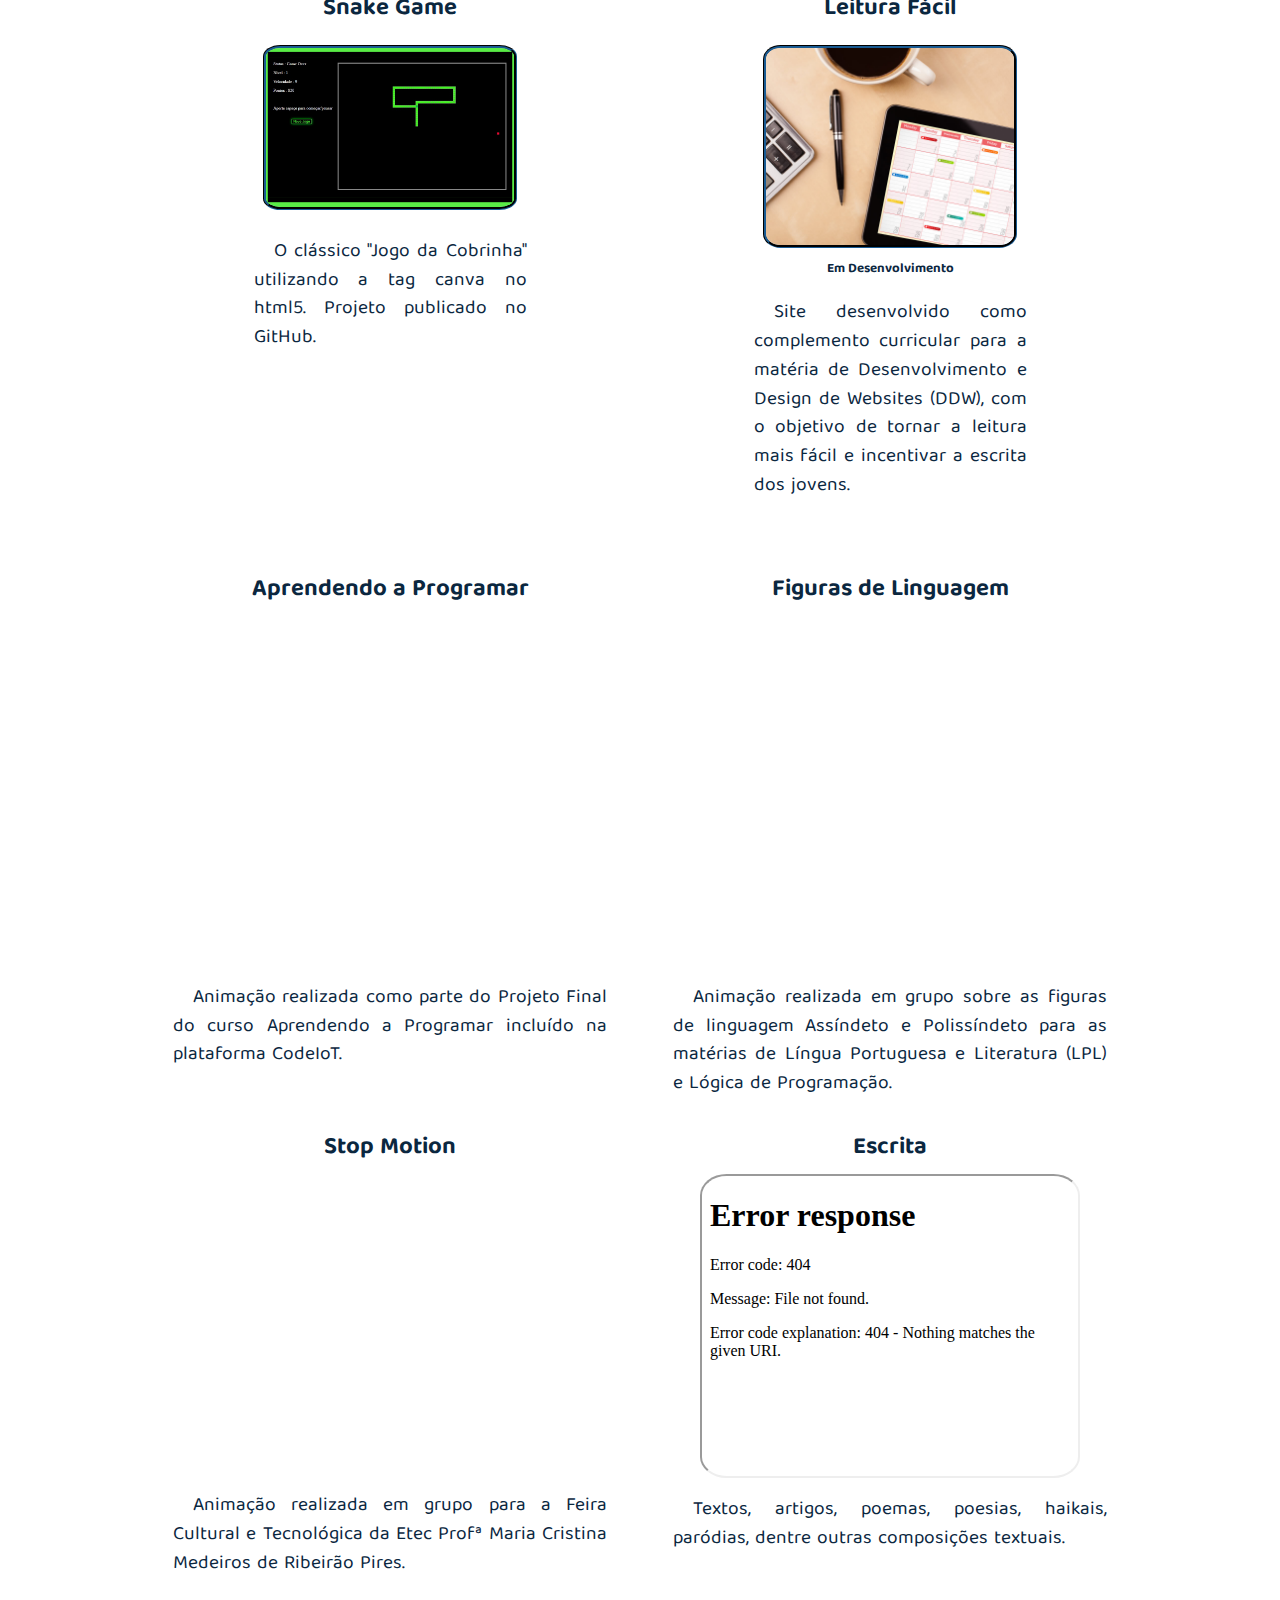
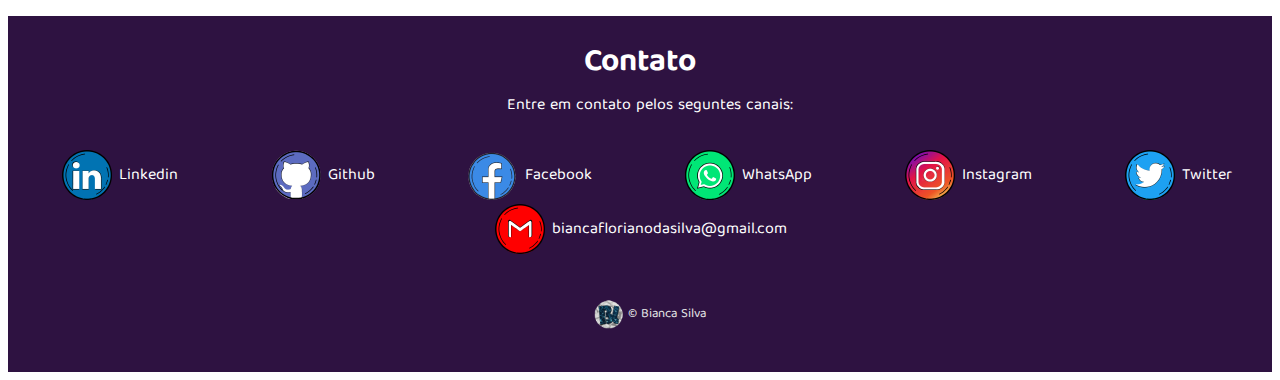
==== commit 96cfaa81: "Organizando as imagens" ====
--- a/index.html
+++ b/index.html
@@ -7,7 +7,7 @@
         <meta name="descriptison" content="Site desenvolvido como portfólio pessoal e complemento curricular.">
         <link href="https://fonts.googleapis.com/css2?family=Baloo+Tamma+2:wght@500&display=swap" rel="stylesheet"> <!-- Fontes: Baloo Tamma 2 ou Manrope e a Cookie para citações-->
         <link href="https://fonts.googleapis.com/css2?family=Manrope:wght@500&display=swap" rel="stylesheet">
-        <link rel="icon" href="img/favicon.png"> <!-- Favicon 144px, 144px -->
+        <link rel="icon" href="img/icones/favicon.png"> <!-- Favicon 144px, 144px -->
         <link rel="stylesheet" type="text/css" href="css/reset.css">        
         <link rel="stylesheet" type="text/css" href="css/estilo.css">        
     </head>
@@ -15,7 +15,7 @@
         <div id="carregando" class="carregando"></div>
         <div id="conteudo">
             <nav class="logo">
-                <a href="index.html"> <img src="img/allogo.png" alt="Logo"> </a>
+                <a href="index.html"> <img src="img/icones/allogo.png" alt="Logo"> </a>
                 <ul>
                     <li> <a href="#sobre">Sobre</a> </li>
                     <li> <a href="#especial">Trabalhos e Hobbies</a> </li>
@@ -29,14 +29,16 @@
                 <a class="botao" href="https://www.linkedin.com/in/bianca-letícia-f-da-silva-3453291a1" target="_blank">Linkedin</a>                
             </header>
             <div class="container">
-                <section id="sobre"> 
-                    <h2>Quem sou?</h2>
-                    <div class="foto"> <img src="img/mee.png" alt="Bianca"> </div>
-                    <div class="texto">
-                        <p> Me chamo Bianca Letícia Floriano da Silva, tenho 16 anos e atualmente estou cursando o Técnico em Informatica para a Internet Integrado ao Ensino Médio na Etec Prof.ª Maria Cristina Medeiros de Ribeirão Pires. </p>
-                        <p> Embora não seja tão boa em determinadas áreas tento me esforçar para conseguir o melhor. Sempre me interessei pela área tecnológica principalmente na parte de design gráfico, programação e desenvolvimento de sites. </p> 
-                    </div>                                
-                </section>
+                <div class="verde">
+                    <section id="sobre"> 
+                        <h2>Quem sou?</h2>
+                        <div class="foto"> <img src="img/Bianca.jpg" alt="Bianca"> </div>
+                        <div class="texto">
+                            <p> Me chamo Bianca Letícia Floriano da Silva, tenho 16 anos e atualmente estou cursando o Técnico em Informatica para a Internet Integrado ao Ensino Médio na Etec Prof.ª Maria Cristina Medeiros de Ribeirão Pires. </p>
+                            <p> Embora não seja tão boa em determinadas áreas tento me esforçar para conseguir o melhor. Sempre me interessei pela área tecnológica principalmente na parte de design gráfico, programação e desenvolvimento de sites. </p> 
+                        </div>                                
+                    </section>
+                </div>
                 <section id="especial">
                     <h2>Trabalhos e hobbies</h2>
                     <div>
@@ -70,56 +72,58 @@
                         <p> Criação, edição e análise de bandos de dados relacionais e não relacionais. </p>
                     </div> 
                 </section>
-                <section id="socio">
-                    <h2>Competências Socioemocionais</h2>
-                        <h4><a href="docs/eixoscompetencias.pdf" target="_blank">Competências pela BNCC</a></h4>
-                        <div class="soc emo">
-                            <img src="img/inteligente.png" alt="Abertura ao novo">
-                            <h3> Abertura ao novo </h3> 
-                            <p> Sou muito disposta a aprender e conhecer novas áreas e assuntos, procuro sempre pesquisar, ler, ouvir podcasts e músicas, assistir documentários e vídeos para expandir meus conhecimentos. </p>
-                        </div>
-                        <div class="soc emo">
-                            <img src="img/autogestao.png" alt="Autogestão">
-                            <h3> Autogestão e Autonomia </h3> 
-                            <p> Sou um pessoa organizada, focada, flexível porém crítica, resiliente e responsável, gosto de trabalhar em projetos e estou sempre buscando melhorias e visando o benefício pessoal e coletivo de forma sustentável e prática.  </p>
-                        </div>
-                        <div class="soc emo">
-                            <img src="img/coopera.png" alt="Consciência e cooperação">
-                            <h3> Consciência e cooperação </h3> 
-                            <p> Prezo pelo diálogo para resolver qualquer situação, evitando julgamentos, reconhecendo meus erros e aceitando diferentes opiniões e críticas. Respeito e valorizo a diversidade. </p>
-                        </div>
-                </section>
+                <div class="roxo">
+                    <section id="socio">
+                        <h2>Competências Socioemocionais</h2>
+                            <h4><a href="docs/eixoscompetencias.pdf" target="_blank">Competências pela BNCC</a></h4>
+                            <div class="soc emo">
+                                <img src="img/inteligente.png" alt="Abertura ao novo">
+                                <h3> Abertura ao novo </h3> 
+                                <p> Sou muito disposta a aprender e conhecer novas áreas e assuntos, procuro sempre pesquisar, ler, ouvir podcasts e músicas, assistir documentários e vídeos para expandir meus conhecimentos. </p>
+                            </div>
+                            <div class="soc emo">
+                                <img src="img/autogestao.png" alt="Autogestão">
+                                <h3> Autogestão e Autonomia </h3> 
+                                <p> Sou um pessoa organizada, focada, flexível porém crítica, resiliente e responsável, gosto de trabalhar em projetos e estou sempre buscando melhorias e visando o benefício pessoal e coletivo de forma sustentável e prática.  </p>
+                            </div>
+                            <div class="soc emo">
+                                <img src="img/coopera.png" alt="Consciência e cooperação">
+                                <h3> Consciência e cooperação </h3> 
+                                <p> Prezo pelo diálogo para resolver qualquer situação, evitando julgamentos, reconhecendo meus erros e aceitando diferentes opiniões e críticas. Respeito e valorizo a diversidade. </p>
+                            </div>
+                    </section>
+                </div>
                 <section id="projetos">
                     <h2 id="projeto">Projetos</h2>                                                           
                         <div class="soc proj">
                             <h3> Site responsivo </h3> 
-                            <a href="https://biancalesilva.000webhostapp.com/" target="_blank"><img src="img/SiteResponsivo.jpg" alt="Site responsivo"></a>                            
+                            <a href="https://biancalesilva.000webhostapp.com/" target="_blank"><img src="img/projetos/SiteResponsivo.jpg" alt="Site responsivo"></a>                            
                             <p> Site criado como complemento curricular durante as aulas de Desenvolvimento e Design de Websites. </p>
                         </div>
                         <div class="soc proj">
                             <h3> New Education </h3> 
-                            <a href="https://biancafsilva.github.io/SiteInterdisciplinar/" target="_blank"><img src="img/NewEducation.png" alt="New Education"></a>                           
+                            <a href="https://biancafsilva.github.io/SiteInterdisciplinar/" target="_blank"><img src="img/projetos/NewEducation.png" alt="New Education"></a>                           
                             <p> Site desenvolvido em grupo e hospedado como complemento curricular para as matérias de Biologia, Educação Física e Desenvolvimento e Design de Websites. </p>
                         </div>
                         <div class="soc proj">
                             <h3> Químicos </h3> 
-                            <a href="https://biancafsilva.github.io/Quimicos/index.html" target="_blank"><img src="img/quimicos.jpg" alt="Químicos"></a>                            
+                            <a href="https://biancafsilva.github.io/Quimicos/index.html" target="_blank"><img src="img/projetos/quimicos.jpg" alt="Químicos"></a>                            
                             <p> Site sobre os químicos Svante Arrhenius (1856-1927) e Amedeo Avogadro (1776-1856), projeto pessoal desenvolvido e publicado no GitHub como complemento para a matéria de Química. </p>
                         </div>
                         <div class="soc proj">
                             <h3> Snake Game </h3> 
-                            <a href="https://biancafsilva.github.io/snake-game/" target="_blank"><img src="img/snake.jpg" alt="Reprodução do Snake Game"></a>                            
+                            <a href="https://biancafsilva.github.io/snake-game/" target="_blank"><img src="img/projetos/snake.jpg" alt="Reprodução do Snake Game"></a>                            
                             <p> O clássico "Jogo da Cobrinha" utilizando a tag canva no html5. Projeto publicado no GitHub. </p>
                         </div>
                         <div class="soc proj">
                             <h3> Leitura Fácil </h3> 
-                            <a href="https://biancafsilva.github.io/LeituraFacil/" target="_blank"><img src="img/projeto.jpg" alt="Leitura Fácil"></a> 
+                            <a href="https://biancafsilva.github.io/LeituraFacil/" target="_blank"><img src="img/projetos/projeto.jpg" alt="Leitura Fácil"></a> 
                             <small><b>Em Desenvolvimento</b></small>                           
                             <p> Site desenvolvido como complemento curricular para a matéria de Desenvolvimento e Design de Websites (DDW), com o objetivo de tornar a leitura mais fácil e incentivar a escrita dos jovens. </p>
                         </div> <!--  
                         <div class="soc proj">
                             <h3> Podcast - Síndrome do Pânico </h3> 
-                            <a href="https://www.buzzsprout.com/1093010/3776984-sindrome-do-panico?play=true" target="_blank"><img src="img/sindromedopanico.jpg" alt="Podcast - Síndrome do Pânico"></a>                            
+                            <a href="https://www.buzzsprout.com/1093010/3776984-sindrome-do-panico?play=true" target="_blank"><img src="img/projetos/sindromedopanico.jpg" alt="Podcast - Síndrome do Pânico"></a>                            
                             <p> Podcast sobre a Síndrome do Pânico realizado em grupo como complemento para a matéria de Educação Física. <br> <a href="https://open.spotify.com/episode/4AtR0UxpYuZOqU64pDQbcQ?si=4vK_YtugTDWOZhlmSvQQcA" target="_blank"> Ouça no Spotify </a> </p>
                         </div>-->
                 </section>
@@ -151,32 +155,32 @@
                         <p> Entre em contato pelos seguntes canais: </p> <br>
                     </div> 
                         <div class="cntt">    
-                            <a href="https://www.linkedin.com/in/bianca-let%C3%ADcia-f-da-silva-3453291a1?lipi=urn%3Ali%3Apage%3Ad_flagship3_profile_view_base_contact_details%3BfnfdTnR0Qp26TYKAHnGIiw%3D%3D" target="_blank"><img src="img/linkedin-icon.png" alt="Linkedin"> Linkedin </a>
+                            <a href="https://www.linkedin.com/in/bianca-let%C3%ADcia-f-da-silva-3453291a1?lipi=urn%3Ali%3Apage%3Ad_flagship3_profile_view_base_contact_details%3BfnfdTnR0Qp26TYKAHnGIiw%3D%3D" target="_blank"><img src="img/icones/linkedin-icon.png" alt="Linkedin"> Linkedin </a>
                         </div>
                         <div class="cntt"> 
-                            <a href="https://github.com/BiancaFSilva" target="_blank"><img src="img/github-icon.png" alt="Github"> Github </a>
+                            <a href="https://github.com/BiancaFSilva" target="_blank"><img src="img/icones/github-icon.png" alt="Github"> Github </a>
                         </div>
                         <div class="cntt">     
-                            <a href="https://www.facebook.com/profile.php?id=100007384352108&epa=SEARCH_BOX" target="_blank"><img src="img/facebook-icon.png" alt="Facebook"> Facebook </a> 
+                            <a href="https://www.facebook.com/profile.php?id=100007384352108&epa=SEARCH_BOX" target="_blank"><img src="img/icones/facebook-icon.png" alt="Facebook"> Facebook </a> 
                         </div> 
                         <div class="redes">  
-                            <a href="https://api.whatsapp.com/send?phone=5511999678186" target="_blank"><img src="img/whatsapp-icon.png" alt="WhatsApp"> WhatsApp </a>   
+                            <a href="https://api.whatsapp.com/send?phone=5511999678186" target="_blank"><img src="img/icones/whatsapp-icon.png" alt="WhatsApp"> WhatsApp </a>   
                         </div>
                         <div class="redes">      
-                            <a href="https://www.instagram.com/_bianca.zip/?hl=pt-br" target="_blank"><img src="img/instagram-icon.png" alt="Instagram"> Instagram </a>       
+                            <a href="https://www.instagram.com/_bianca.zip/?hl=pt-br" target="_blank"><img src="img/icones/instagram-icon.png" alt="Instagram"> Instagram </a>       
                         </div>
                         <div class="redes">  
-                            <a href="https://twitter.com/BiancaLetcia2" target="_blank"><img src="img/twitter-icon.png" alt="Twitter"> Twitter </a>         
+                            <a href="https://twitter.com/BiancaLetcia2" target="_blank"><img src="img/icones/twitter-icon.png" alt="Twitter"> Twitter </a>         
                         </div>   
                         <div class="mail">
-                            <a href="mailto:biancaflorianodasilva@gmail.com" target="_blank"><img src="img/gmail-icon.png" alt="Gmail"> biancaflorianodasilva@gmail.com </a>
+                            <a href="mailto:biancaflorianodasilva@gmail.com" target="_blank"><img src="img/icones/gmail-icon.png" alt="Gmail"> biancaflorianodasilva@gmail.com </a>
                         </div> 
                 </section>
             </div>            
             <footer>
-                <p><img src="img/mlogo.png" alt="Logo Bianca Silva"> &copy; Bianca Silva</p>
+                <p><img src="img/icones/mlogo.png" alt="Logo Bianca Silva"> &copy; Bianca Silva</p>
             </footer>  
-            <a href="#top"> <img src="img/topo.png"></a>          
+            <a href="#top"> <img src="img/icones/topo.png"></a>          
         </div>
         <script type="text/javascript" src="js/main.js"></script>
     </body>
--- a/css/estilo.css
+++ b/css/estilo.css
@@ -3,12 +3,13 @@
 body {
     font-family: 'Baloo Tamma 2','Manrope', cursive;
     background-color: rgb(255, 255, 255);
-}
+} 
 
 ::-webkit-scrollbar { width:15px; height: 10px; }  
-::-webkit-scrollbar-track { background:#b7a5d4; }   
-::-webkit-scrollbar-thumb { background: #2e1241; }
-::-webkit-scrollbar-corner { background-color: #2e1241; }
+::-webkit-scrollbar-track { background:#d3dbff; }   
+::-webkit-scrollbar-thumb { background: #2e1241; transition: 2s; }
+::-webkit-scrollbar-thumb:hover { background: #43d8c9; transition-timing-function: ease-in-out; }
+::-webkit-scrollbar-corner { background-color: #d3dbff; }
 
 ::selection { background: rgb(91, 79, 172); color: #fff; } 
 ::-moz-selection { background: rgb(91, 79, 172); color: #fff; }
@@ -104,13 +105,23 @@
     color: #fff;
 }
 
+.verde {
+    width: 100%;
+    background-color: #cffffe;
+}
+
+.roxo {
+    width: 100%;
+    background-color: #d3dbff;
+}
+
 /* HEADER */
 header {
-    background: linear-gradient(#2e1241, #ffffff);
+    background: linear-gradient(#2e1241, #cffffe);
     background-size: cover;
     background-position: center;
     background-repeat: no-repeat;
-    color: #2e1241;
+    color: #fff;
     display: flex;
     flex-direction: column;
     align-items: center;
@@ -243,7 +254,6 @@
     padding: 20px;
     margin: 0 ;
     color: #0b273f;
-    background-color: #D3DBFF;
 }
 
 #socio div {
@@ -489,7 +499,7 @@
         height: 500px;
         height: 50vh;
         justify-content: center;
-        color: #0b273f;
+        color: #fff;
     }
     /* Sobre */
     #sobre {
@@ -498,6 +508,7 @@
         align-items: flex-start;
         max-width: 1000px;
         margin: auto;
+        padding: auto;
         height: 55vh;
         justify-content: center;
         min-height: 60vh;
@@ -538,8 +549,8 @@
         flex-direction: row;
         flex-wrap: wrap;
         align-items: flex-start;
-        margin: 0 auto;
-        padding: 20px 28rem;
+        max-width: 1000px;
+        margin: 0 auto;
     }
     #socio h2, h3, h4 {
         width: 100%;
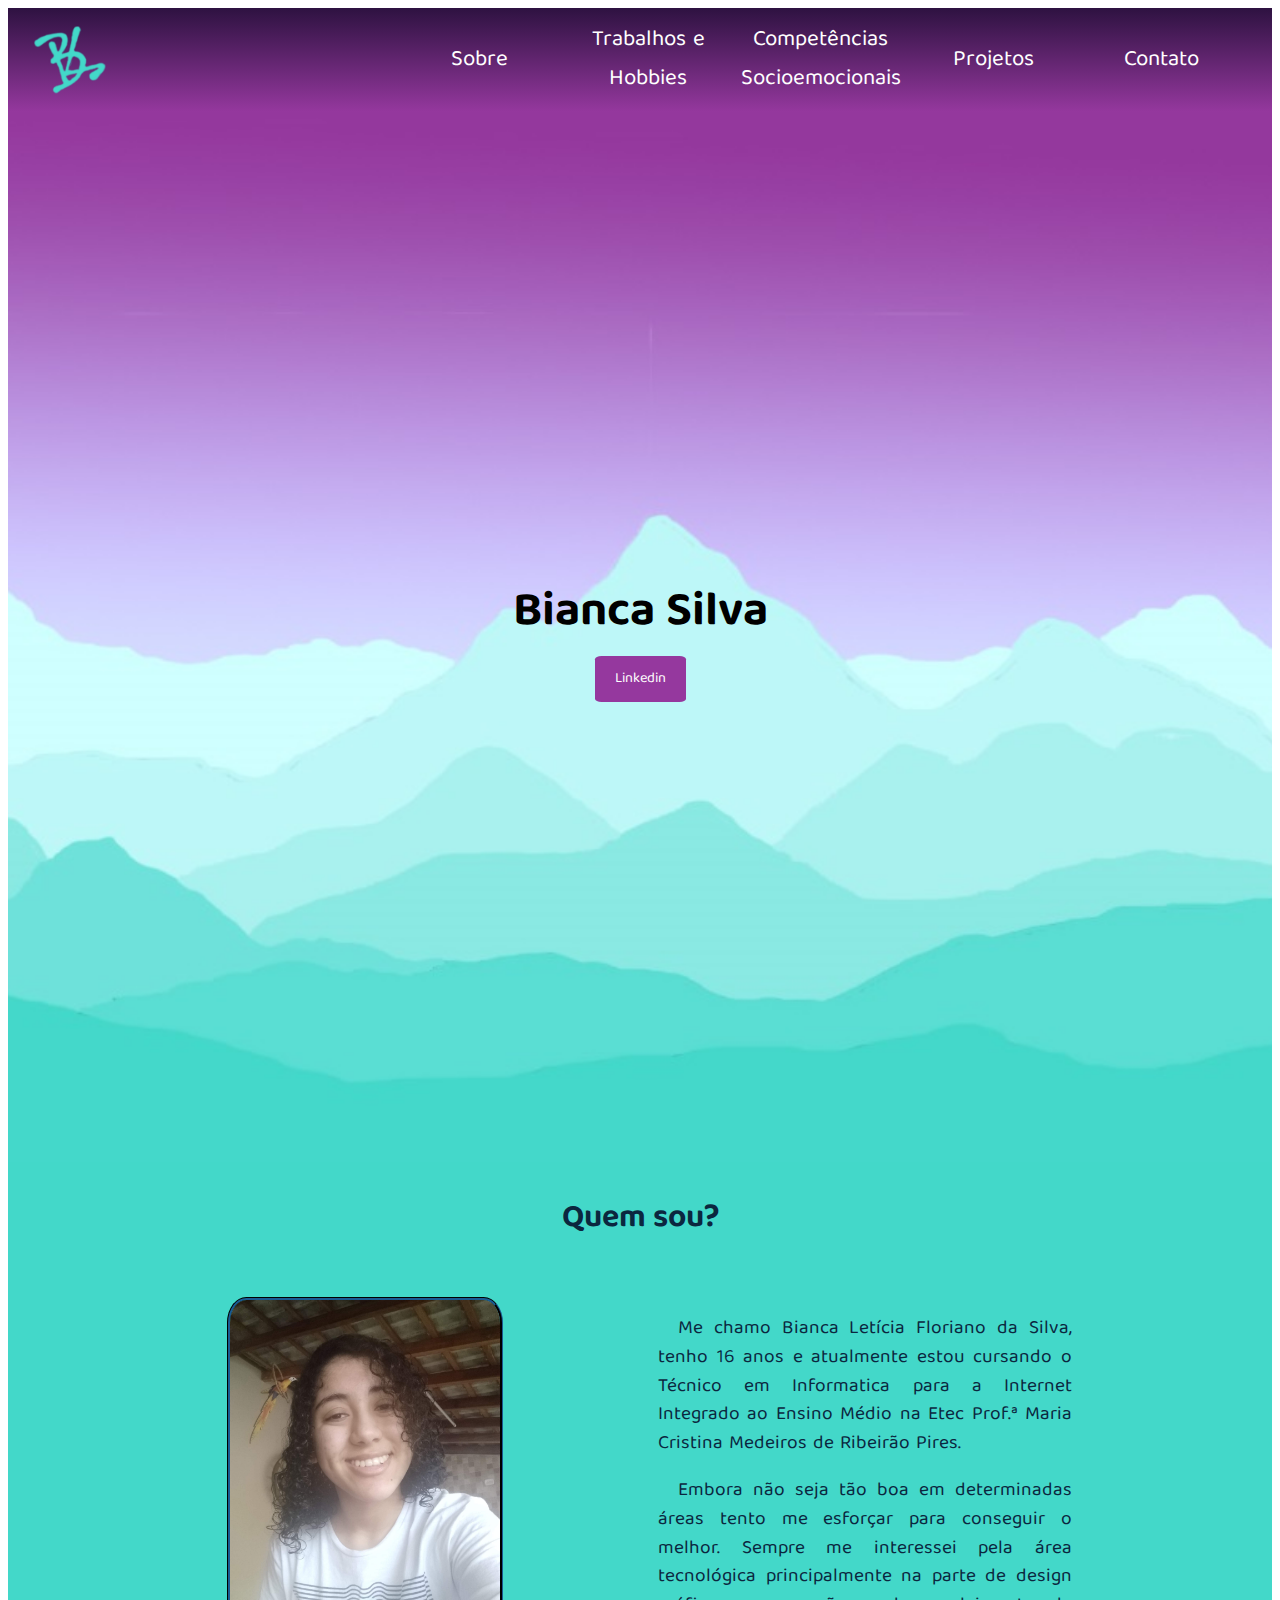
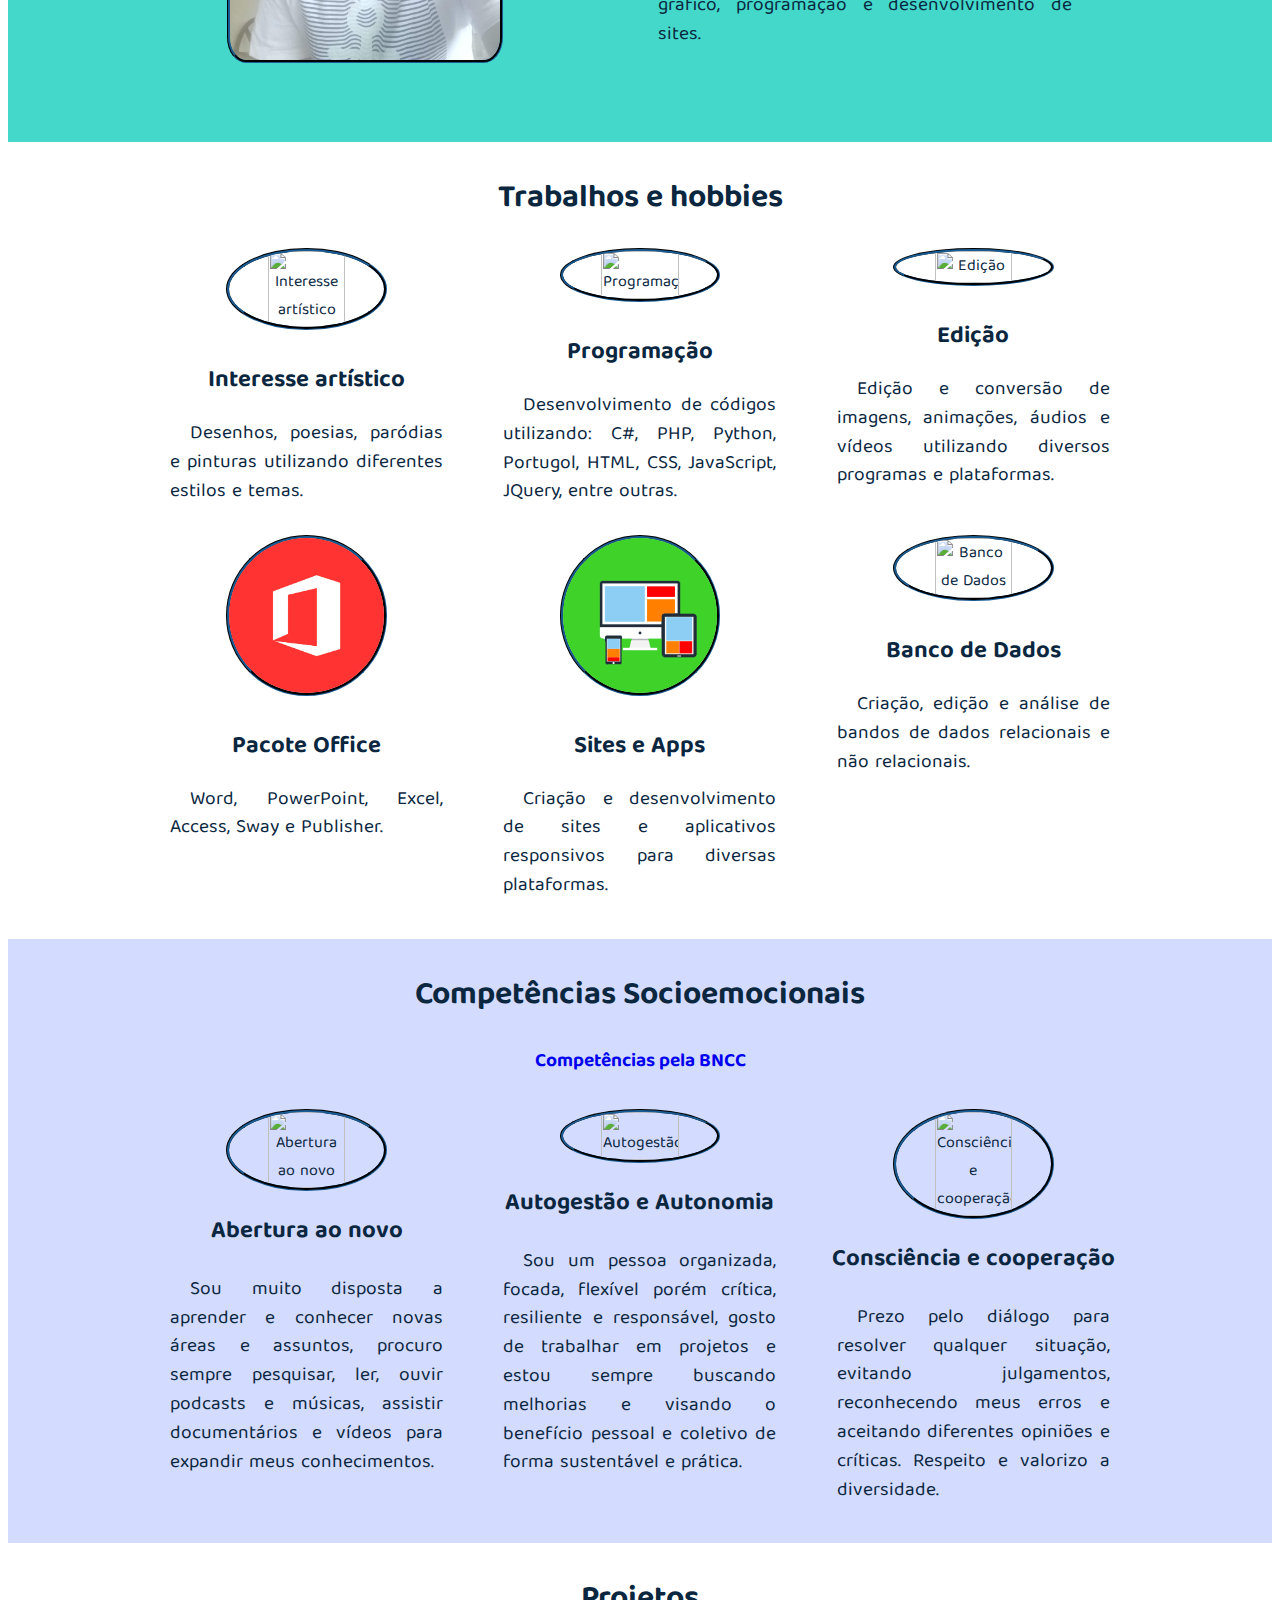
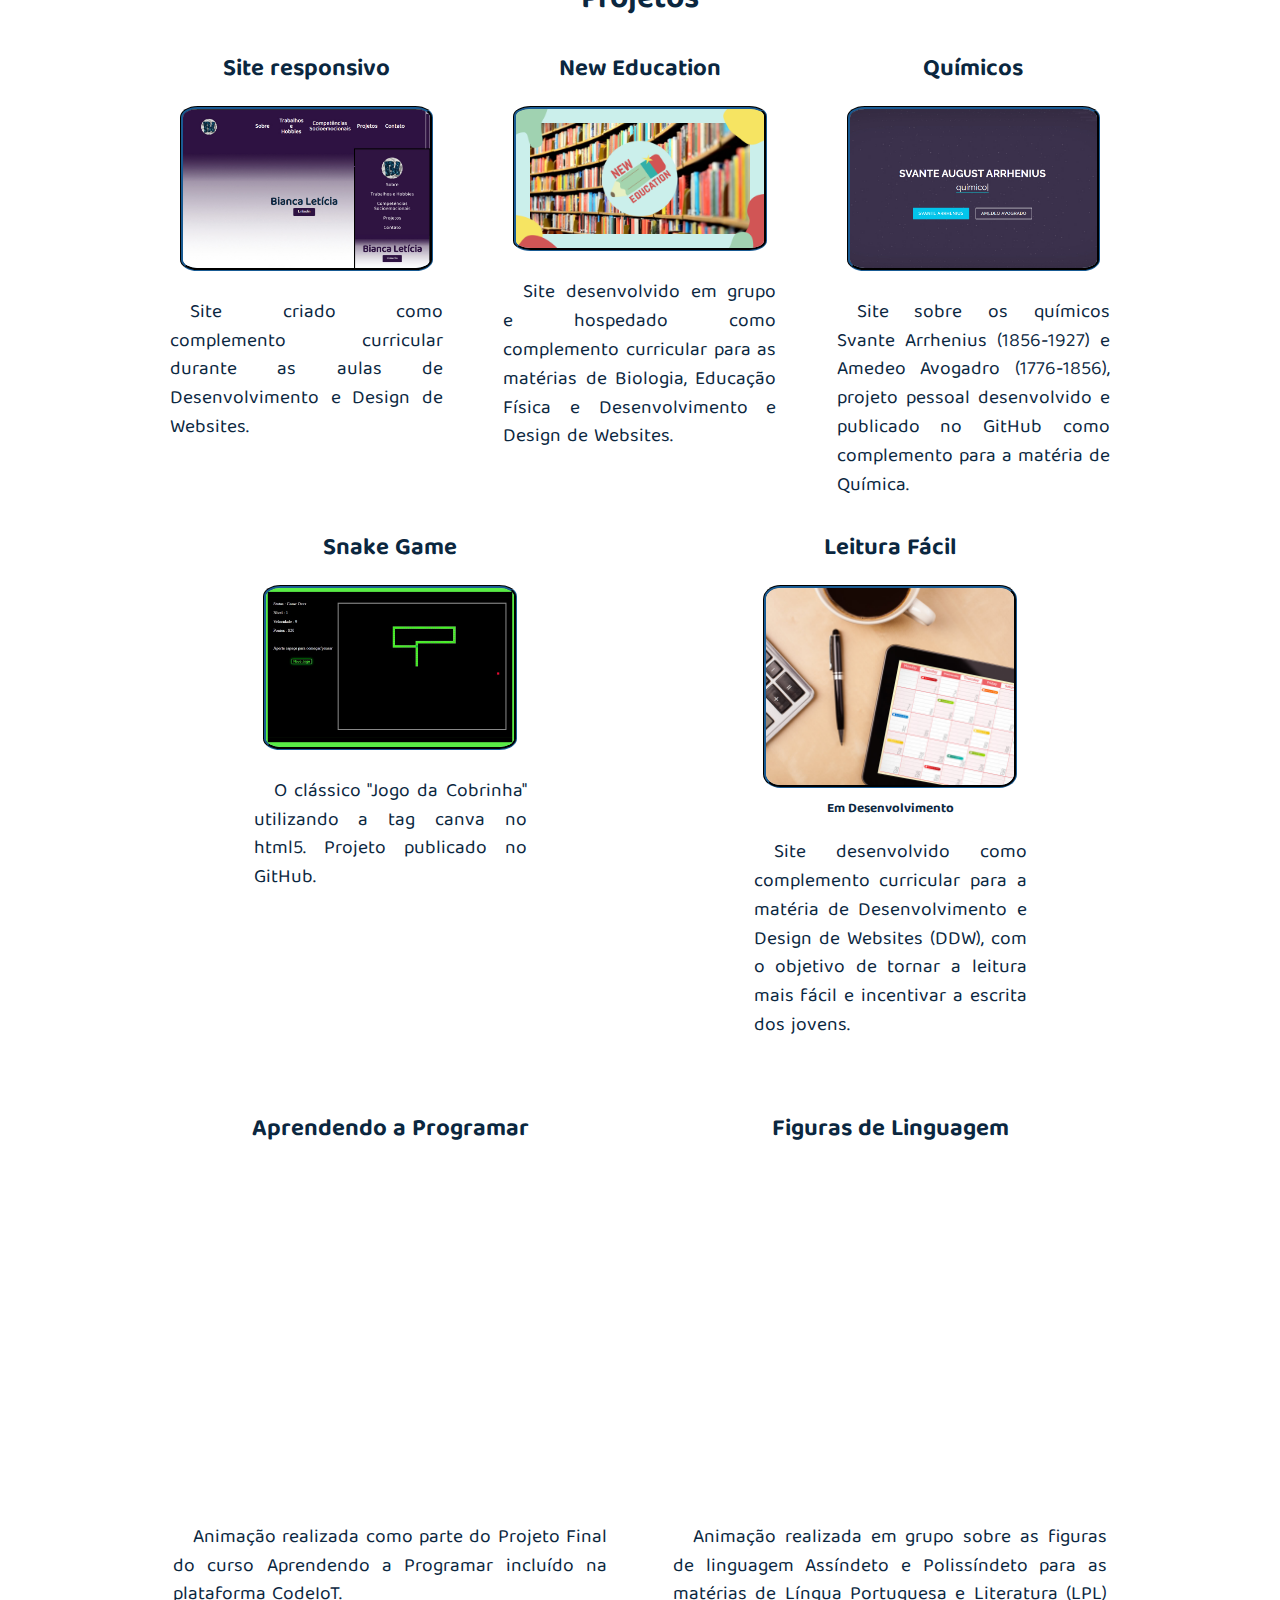
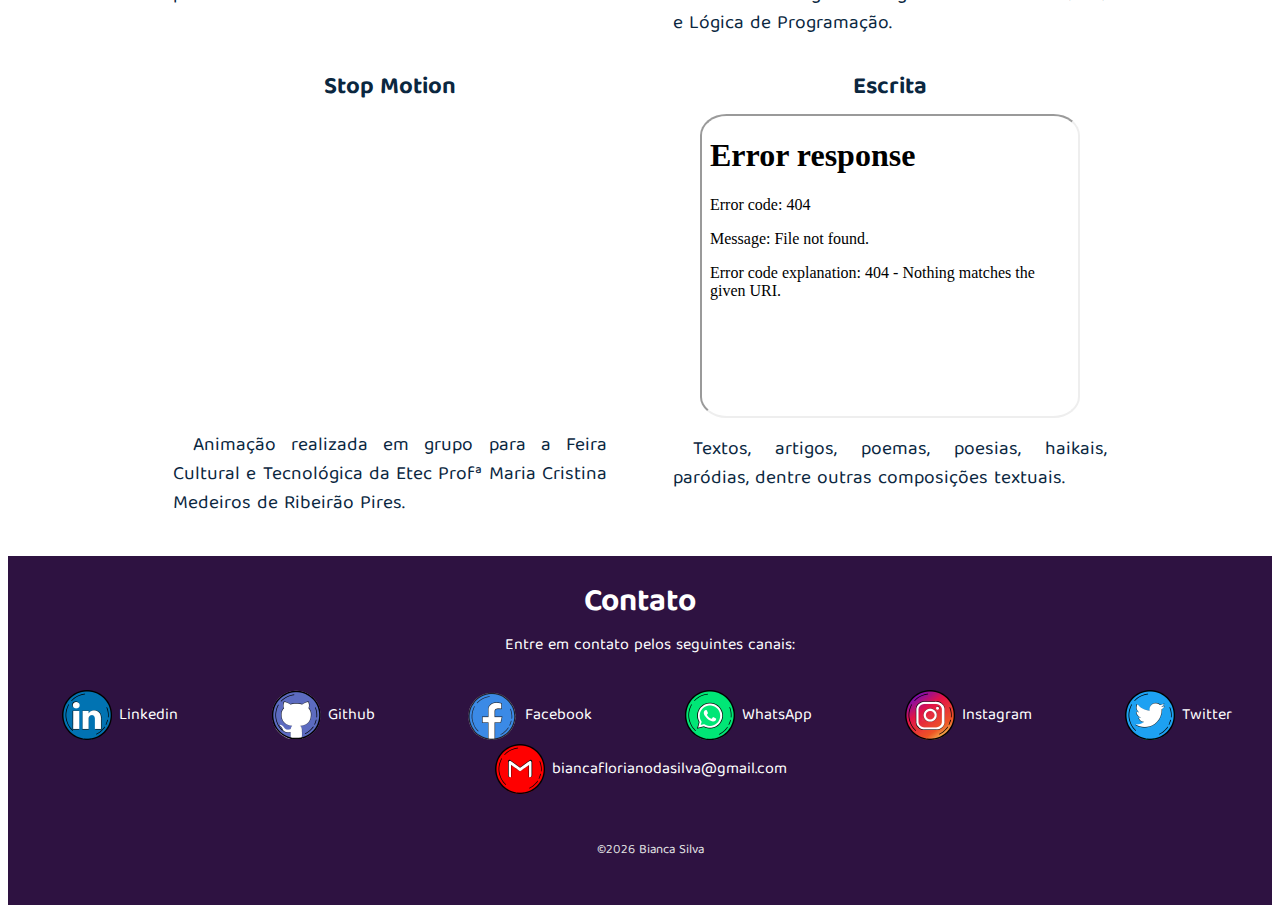
==== commit ab7a2030: "Update" ====
--- a/index.html
+++ b/index.html
@@ -7,7 +7,7 @@
         <meta name="descriptison" content="Site desenvolvido como portfólio pessoal e complemento curricular.">
         <link href="https://fonts.googleapis.com/css2?family=Baloo+Tamma+2:wght@500&display=swap" rel="stylesheet"> <!-- Fontes: Baloo Tamma 2 ou Manrope e a Cookie para citações-->
         <link href="https://fonts.googleapis.com/css2?family=Manrope:wght@500&display=swap" rel="stylesheet">
-        <link rel="icon" href="img/icones/favicon.png"> <!-- Favicon 144px, 144px -->
+        <link rel="icon" href="img/icones/logo.png"> 
         <link rel="stylesheet" type="text/css" href="css/reset.css">        
         <link rel="stylesheet" type="text/css" href="css/estilo.css">        
     </head>
@@ -15,7 +15,7 @@
         <div id="carregando" class="carregando"></div>
         <div id="conteudo">
             <nav class="logo">
-                <a href="index.html"> <img src="img/icones/allogo.png" alt="Logo"> </a>
+                <a href="index.html"> <img src="img/icones/lverde.png" alt="Logo"> </a>
                 <ul>
                     <li> <a href="#sobre">Sobre</a> </li>
                     <li> <a href="#especial">Trabalhos e Hobbies</a> </li>
@@ -25,8 +25,8 @@
                 </ul>
             </nav>
             <header>  
-                <h1>Bianca Letícia</h1>
-                <a class="botao" href="https://www.linkedin.com/in/bianca-letícia-f-da-silva-3453291a1" target="_blank">Linkedin</a>                
+                <h1>Bianca Silva</h1>
+                <a class="botao" href="https://www.linkedin.com/in/biancafsilva" target="_blank">Linkedin</a>                
             </header>
             <div class="container">
                 <div class="verde">
@@ -57,7 +57,7 @@
                         <p> Edição e conversão de imagens, animações, áudios e vídeos utilizando diversos programas e plataformas. </p>
                     </div>                     
                     <div>
-                        <img src="img/Office.png"Pacote Office">
+                        <img src="img/Office.png" alt="Pacote Office">
                         <h3>Pacote Office</h3> 
                         <p> Word, PowerPoint, Excel, Access, Sway e Publisher. </p>
                     </div>    
@@ -152,10 +152,10 @@
                 <section id="contato">
                     <div>                    
                         <h2>Contato</h2>
-                        <p> Entre em contato pelos seguntes canais: </p> <br>
+                        <p> Entre em contato pelos seguintes canais: </p> <br>
                     </div> 
                         <div class="cntt">    
-                            <a href="https://www.linkedin.com/in/bianca-let%C3%ADcia-f-da-silva-3453291a1?lipi=urn%3Ali%3Apage%3Ad_flagship3_profile_view_base_contact_details%3BfnfdTnR0Qp26TYKAHnGIiw%3D%3D" target="_blank"><img src="img/icones/linkedin-icon.png" alt="Linkedin"> Linkedin </a>
+                            <a href="https://www.linkedin.com/in/biancafsilva" target="_blank"><img src="img/icones/linkedin-icon.png" alt="Linkedin"> Linkedin </a>
                         </div>
                         <div class="cntt"> 
                             <a href="https://github.com/BiancaFSilva" target="_blank"><img src="img/icones/github-icon.png" alt="Github"> Github </a>
@@ -178,9 +178,8 @@
                 </section>
             </div>            
             <footer>
-                <p><img src="img/icones/mlogo.png" alt="Logo Bianca Silva"> &copy; Bianca Silva</p>
-            </footer>  
-            <a href="#top"> <img src="img/icones/topo.png"></a>          
+                <p>&copy;<script>document.write(new Date().getFullYear());</script> Bianca Silva</p>
+            </footer>         
         </div>
         <script type="text/javascript" src="js/main.js"></script>
     </body>
--- a/css/estilo.css
+++ b/css/estilo.css
@@ -5,23 +5,14 @@
     background-color: rgb(255, 255, 255);
 } 
 
-::-webkit-scrollbar { width:15px; height: 10px; }  
+::-webkit-scrollbar { width:8px; height: 10px; }  
 ::-webkit-scrollbar-track { background:#d3dbff; }   
-::-webkit-scrollbar-thumb { background: #2e1241; transition: 2s; }
-::-webkit-scrollbar-thumb:hover { background: #43d8c9; transition-timing-function: ease-in-out; }
+::-webkit-scrollbar-thumb { background: #2e1241; transition-duration: 0.8s; }
+::-webkit-scrollbar-thumb:hover { background: #43d8c9; }
 ::-webkit-scrollbar-corner { background-color: #d3dbff; }
 
 ::selection { background: rgb(91, 79, 172); color: #fff; } 
 ::-moz-selection { background: rgb(91, 79, 172); color: #fff; }
-
-a[href="#top"]{
-    text-decoration:none;
-    padding:6px;
-    position:fixed;
-    top: 92%;
-    right: 1%;
-    display: flex;
-}
 
 .container {
     width: 100%;
@@ -47,9 +38,7 @@
 	text-align: justify;*/
 }
 
-a:hover {
-	color: #dcccf5;
-}
+a:hover { color: #43d8c9; }
 
 figcaption{
 	font-size: small;
@@ -57,15 +46,12 @@
 	margin-top: 5px;
 }
 /* CABEÇALHO */
-.logo img {
-    border-radius: 50%;
-}
-
+.logo img { width: 35%; padding: 0 35% 5% 33%; }
 nav {
     display: flex;
     flex-direction: column;
     align-items: center;
-    background-color: #2e1241 ; 
+    background: linear-gradient(#2e1241, #95389e);
     padding: 25px; 
 }
 
@@ -77,7 +63,7 @@
 }
 
 nav a:hover {
-	color: #dcccf5;
+	color: #43d8c9;
 }
 
 nav ul {
@@ -93,7 +79,7 @@
     text-indent: 0px;    
     text-align: center;
     width: 100%;
-    font-size: 1.4em; /* em é uma medida responsiva */
+    font-size: 1.4em; 
     padding: 1%;
 }
 
@@ -107,7 +93,7 @@
 
 .verde {
     width: 100%;
-    background-color: #cffffe;
+    background-color: #43d8c9;
 }
 
 .roxo {
@@ -117,12 +103,14 @@
 
 /* HEADER */
 header {
-    background: linear-gradient(#2e1241, #cffffe);
+    background: url('./../img/bg-hero.jpg');
     background-size: cover;
     background-position: center;
     background-repeat: no-repeat;
-    color: #fff;
-    display: flex;
+    height: 30vh;
+    color: #000;
+    display: flex;
+    justify-content: center;
     flex-direction: column;
     align-items: center;
     text-align: center;
@@ -137,12 +125,17 @@
 
 .botao {
     color:#fff ;
-    background-color: #2e1241;
+    background-color: #95389e;
     text-decoration: none;
     padding: 10px 20px;
     font-size: .9em;
     border-radius: 7%;
-}
+    transition-duration: 0.8s;
+}
+.botao:hover {
+    color:#000 ;
+    background-color: #43d8c9;
+} 
 
 /* SOBRE */
 #sobre {
@@ -176,15 +169,12 @@
 #sobre .foto {
     float: right;
     width: 75%;
-    margin-bottom: 20px;
+    margin-bottom: 20px;   	
+    transition-duration: 2s;  
 }
 
 .foto img:hover {
-    -ms-transform: rotate(10deg);
-    -webkit-transform: rotate(10deg);
-    -moz-transform: rotate(10deg);
-    -o-transform: rotate(10deg);
-    transform: rotate(10deg);
+	transform: scale(1.1);
 }
 
 #sobre .texto {
@@ -447,7 +437,7 @@
 }
 
 #contato a:hover {
-	color: #dcccf5;
+	color: #43d8c9;
 }
 
 #contato h2 {
@@ -491,15 +481,14 @@
         width: 70%;
     }
     .logo img {
-        width: 65%;
+        width: 20%;
+        padding: 0;
         vertical-align: middle;
     }
     /* Header */
     header {
-        height: 500px;
-        height: 50vh;
+        height: 110vh;
         justify-content: center;
-        color: #fff;
     }
     /* Sobre */
     #sobre {
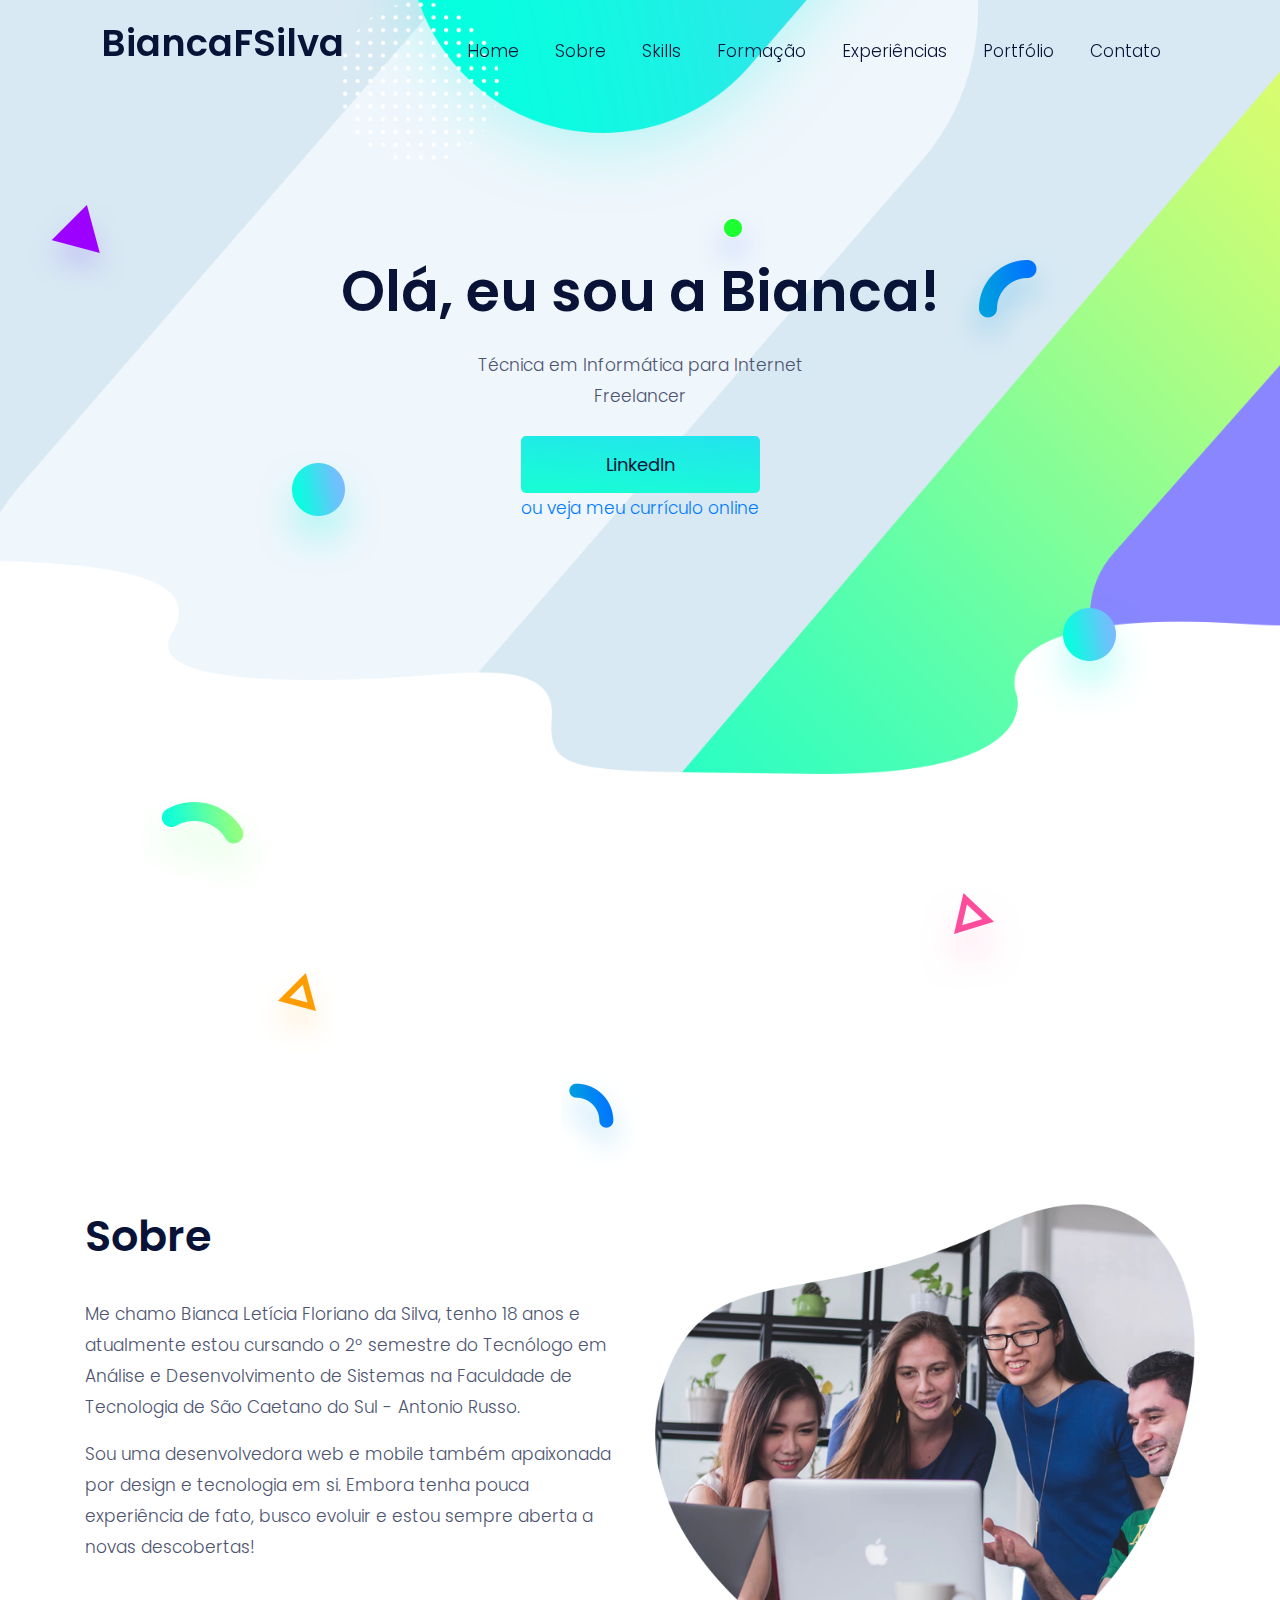
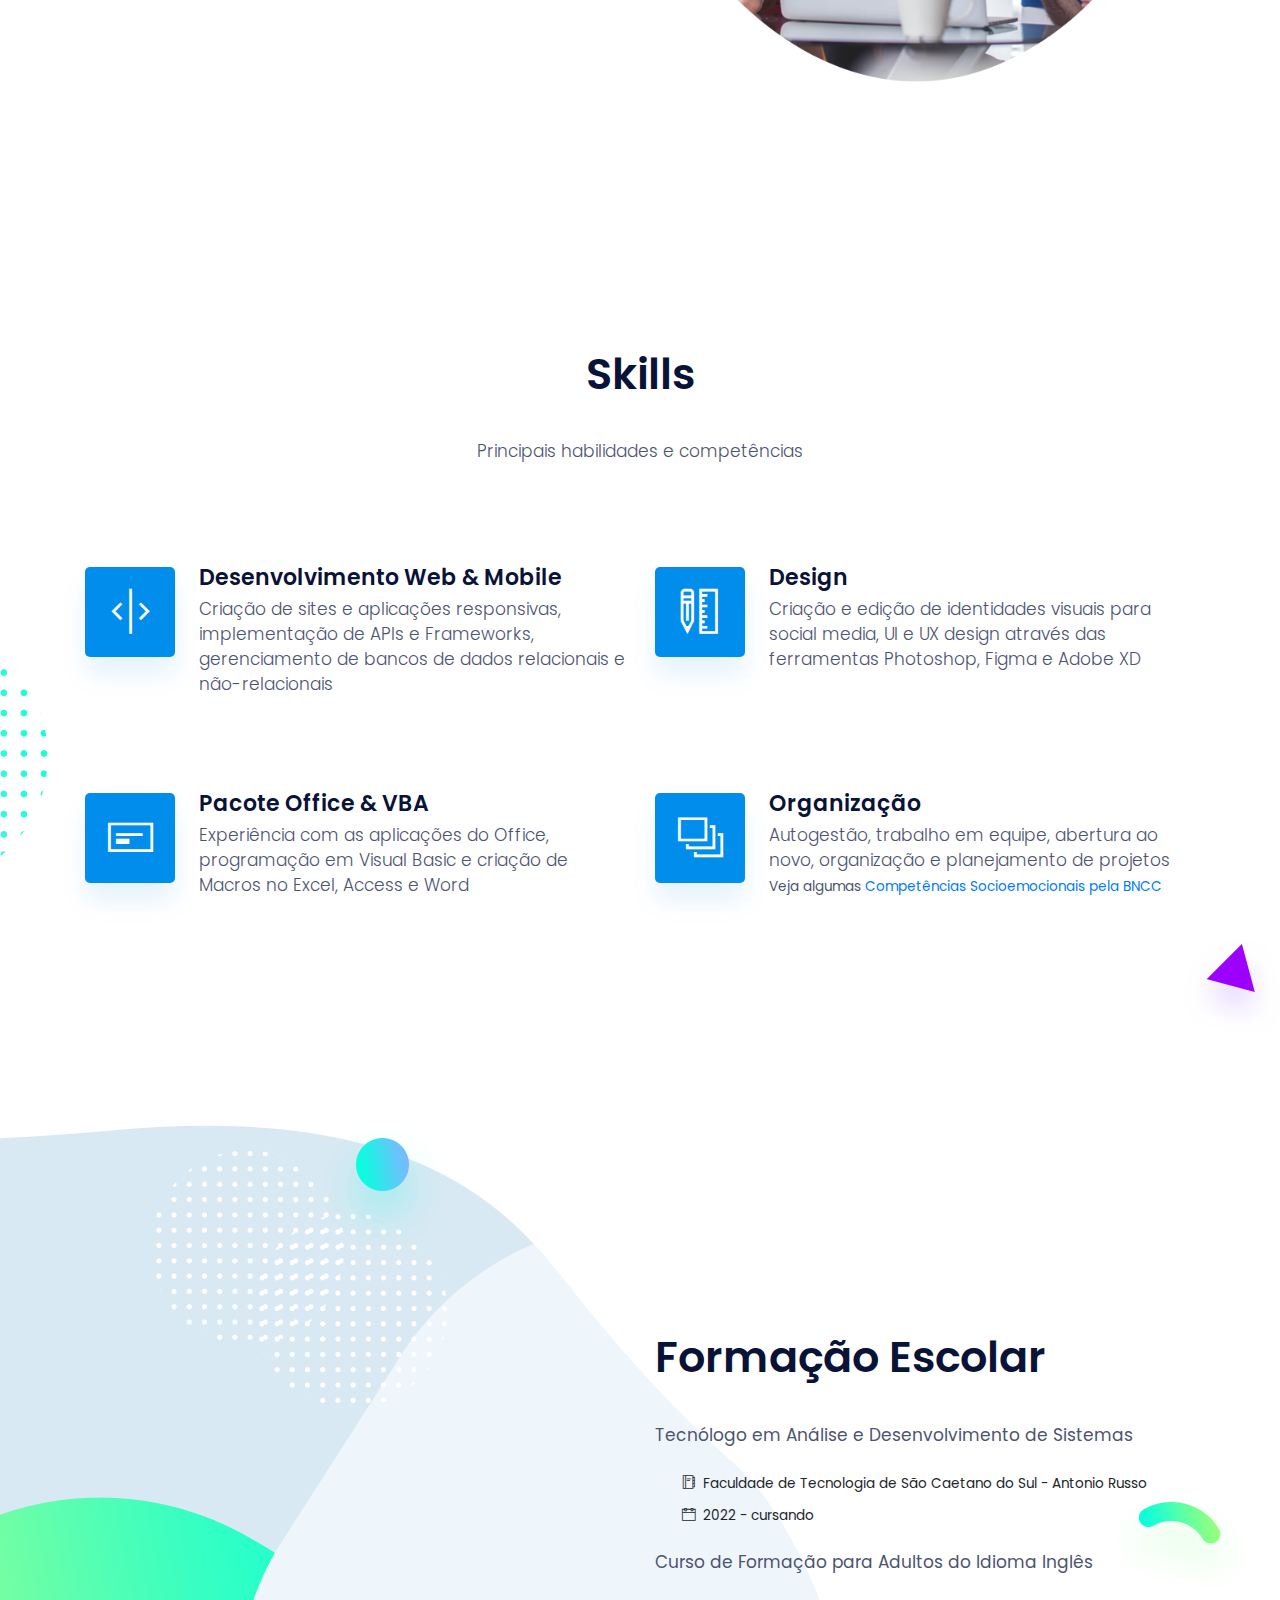
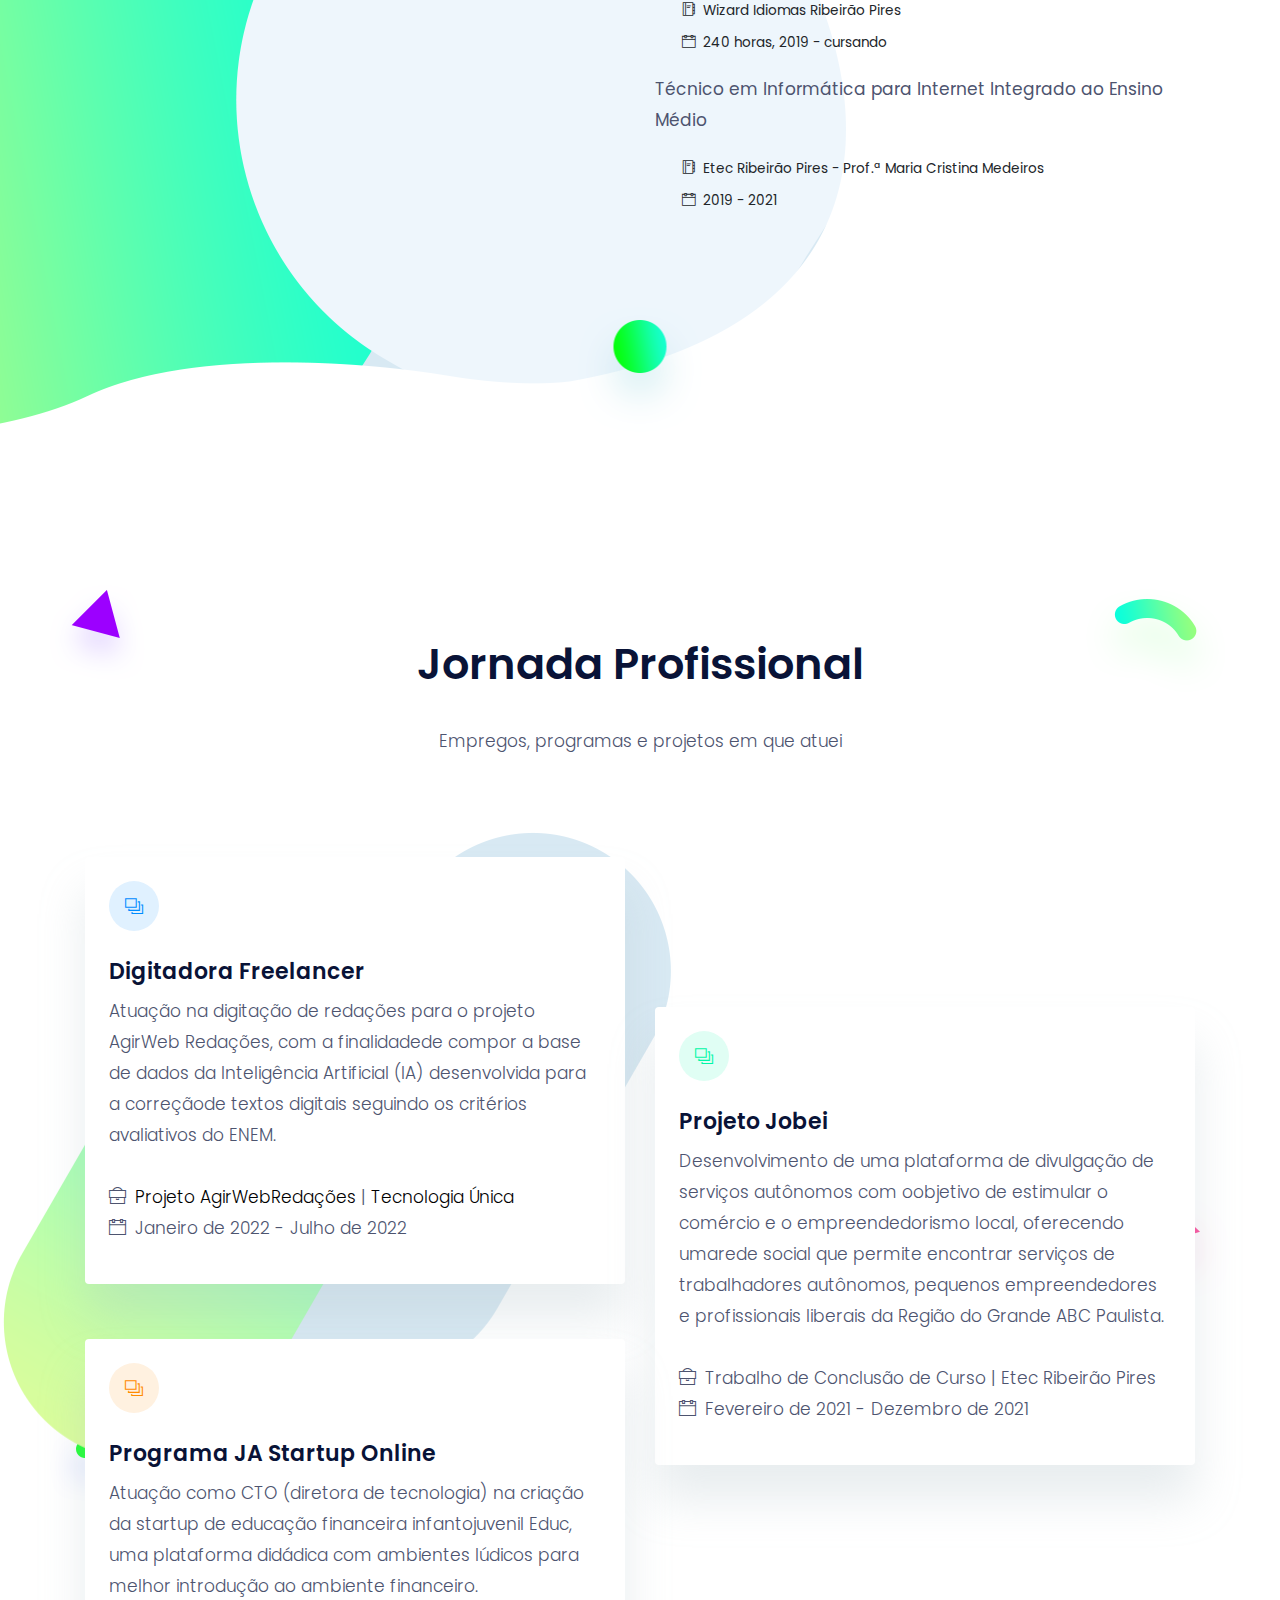
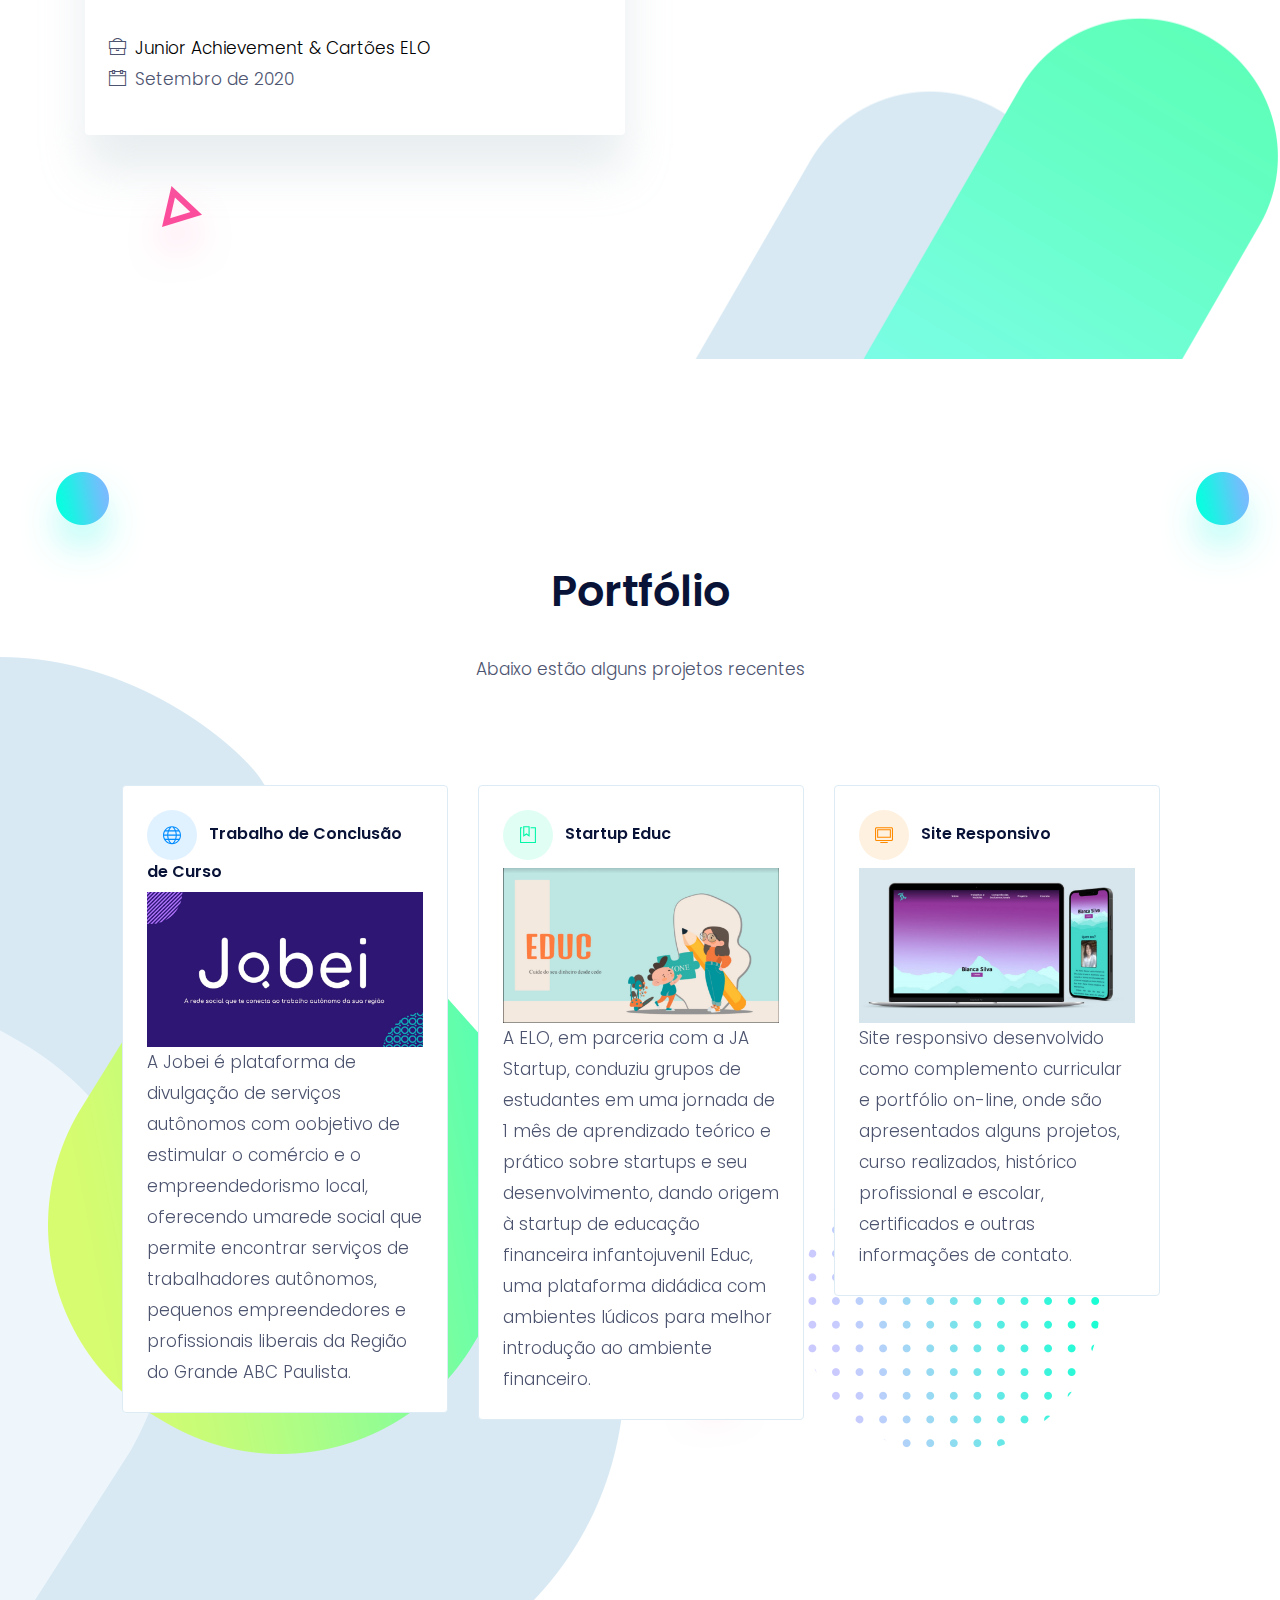
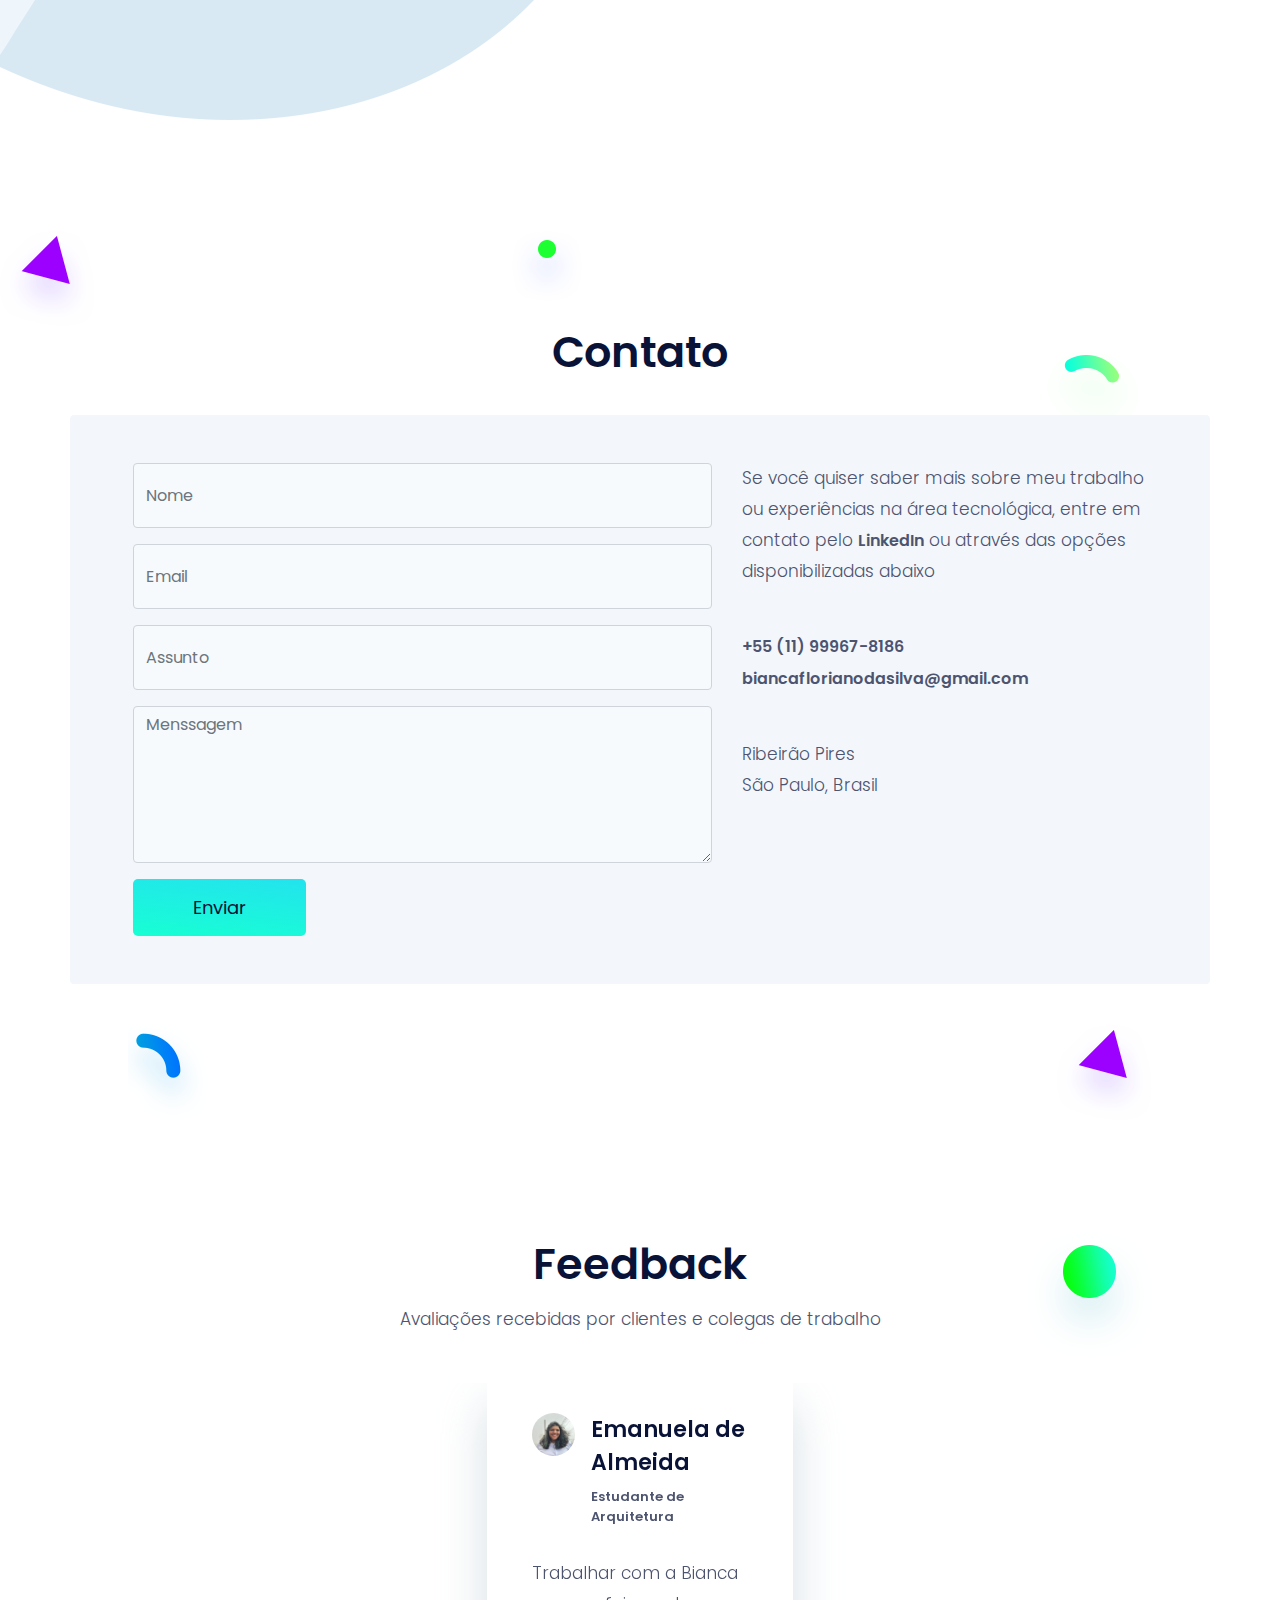
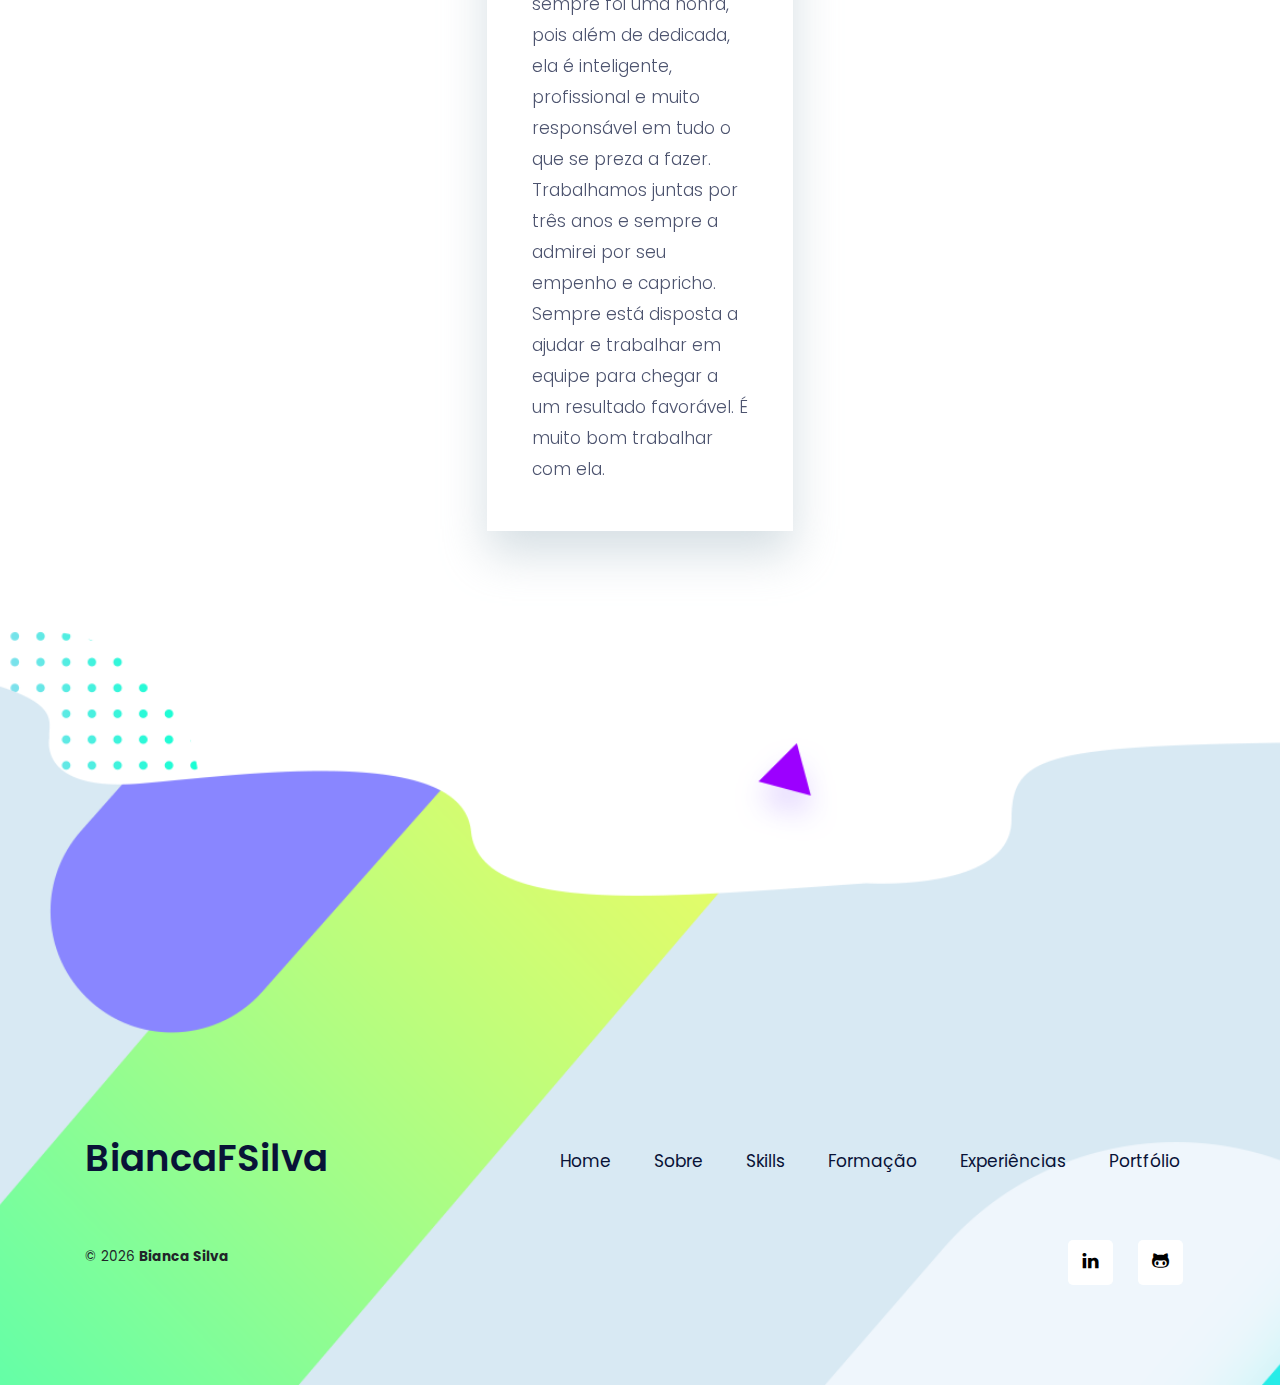
==== commit 9ff3459d: "New Version" ====
--- a/index.html
+++ b/index.html
@@ -1,186 +1,374 @@
-<html>
-    <head>
-        <title>Bianca Silva</title>
-        <meta http-equiv="Content-Type" content="text/html; charset=UTF-8">
-        <meta name="viewport" content="width=device-width, initial-scale=1.0">
+<!DOCTYPE html>
+<html lang="pt-br">
+	<head>
+		<title>Bianca Silva</title>
+		<meta charset="utf-8">
+		<meta name="viewport" content="width=device-width, initial-scale=1, maximum-scale=1">        
+        <meta name="descriptison" content="Site desenvolvido como portfólio pessoal e complemento curricular.">		        
         <meta name="keywords" content=" Bianca Silva, tecnologia, currículo, portfólio, escolar, cv">
-        <meta name="descriptison" content="Site desenvolvido como portfólio pessoal e complemento curricular.">
-        <link href="https://fonts.googleapis.com/css2?family=Baloo+Tamma+2:wght@500&display=swap" rel="stylesheet"> <!-- Fontes: Baloo Tamma 2 ou Manrope e a Cookie para citações-->
-        <link href="https://fonts.googleapis.com/css2?family=Manrope:wght@500&display=swap" rel="stylesheet">
-        <link rel="icon" href="img/icones/logo.png"> 
-        <link rel="stylesheet" type="text/css" href="css/reset.css">        
-        <link rel="stylesheet" type="text/css" href="css/estilo.css">        
-    </head>
-    <body>
-        <div id="carregando" class="carregando"></div>
-        <div id="conteudo">
-            <nav class="logo">
-                <a href="index.html"> <img src="img/icones/lverde.png" alt="Logo"> </a>
-                <ul>
-                    <li> <a href="#sobre">Sobre</a> </li>
-                    <li> <a href="#especial">Trabalhos e Hobbies</a> </li>
-                    <li> <a href="#socio">Competências Socioemocionais</a> </li>
-                    <li> <a href="#projetos">Projetos</a> </li>
-                    <li> <a href="#contato">Contato</a> </li>
-                </ul>
-            </nav>
-            <header>  
-                <h1>Bianca Silva</h1>
-                <a class="botao" href="https://www.linkedin.com/in/biancafsilva" target="_blank">Linkedin</a>                
-            </header>
-            <div class="container">
-                <div class="verde">
-                    <section id="sobre"> 
-                        <h2>Quem sou?</h2>
-                        <div class="foto"> <img src="img/Bianca.jpg" alt="Bianca"> </div>
-                        <div class="texto">
-                            <p> Me chamo Bianca Letícia Floriano da Silva, tenho 16 anos e atualmente estou cursando o Técnico em Informatica para a Internet Integrado ao Ensino Médio na Etec Prof.ª Maria Cristina Medeiros de Ribeirão Pires. </p>
-                            <p> Embora não seja tão boa em determinadas áreas tento me esforçar para conseguir o melhor. Sempre me interessei pela área tecnológica principalmente na parte de design gráfico, programação e desenvolvimento de sites. </p> 
-                        </div>                                
-                    </section>
-                </div>
-                <section id="especial">
-                    <h2>Trabalhos e hobbies</h2>
-                    <div>
-                        <img src="img/arte.png" alt="Interesse artístico">
-                        <h3>Interesse artístico</h3> 
-                        <p> Desenhos, poesias, paródias e pinturas utilizando diferentes estilos e temas. </p>
-                    </div>  
-                    <div>
-                        <img src="img/programar.png" alt="Programação">
-                        <h3>Programação</h3> 
-                        <p> Desenvolvimento de códigos utilizando: C#, PHP, Python, Portugol, HTML, CSS, JavaScript, JQuery, entre outras.  </p>
-                    </div>  
-                    <div>
-                        <img src="img/edicao.png" alt="Edição">
-                        <h3>Edição</h3>
-                        <p> Edição e conversão de imagens, animações, áudios e vídeos utilizando diversos programas e plataformas. </p>
-                    </div>                     
-                    <div>
-                        <img src="img/Office.png" alt="Pacote Office">
-                        <h3>Pacote Office</h3> 
-                        <p> Word, PowerPoint, Excel, Access, Sway e Publisher. </p>
-                    </div>    
-                    <div>
-                        <img src="img/siteapp.png" alt="Desenvolvimento de sites e aplicativos">
-                        <h3>Sites e Apps</h3> 
-                        <p> Criação e desenvolvimento de sites e aplicativos responsivos para diversas plataformas. </p>
-                    </div>            
-                    <div>
-                        <img src="img/banco de dados.png" alt="Banco de Dados">
-                        <h3>Banco de Dados</h3> 
-                        <p> Criação, edição e análise de bandos de dados relacionais e não relacionais. </p>
-                    </div> 
-                </section>
-                <div class="roxo">
-                    <section id="socio">
-                        <h2>Competências Socioemocionais</h2>
-                            <h4><a href="docs/eixoscompetencias.pdf" target="_blank">Competências pela BNCC</a></h4>
-                            <div class="soc emo">
-                                <img src="img/inteligente.png" alt="Abertura ao novo">
-                                <h3> Abertura ao novo </h3> 
-                                <p> Sou muito disposta a aprender e conhecer novas áreas e assuntos, procuro sempre pesquisar, ler, ouvir podcasts e músicas, assistir documentários e vídeos para expandir meus conhecimentos. </p>
-                            </div>
-                            <div class="soc emo">
-                                <img src="img/autogestao.png" alt="Autogestão">
-                                <h3> Autogestão e Autonomia </h3> 
-                                <p> Sou um pessoa organizada, focada, flexível porém crítica, resiliente e responsável, gosto de trabalhar em projetos e estou sempre buscando melhorias e visando o benefício pessoal e coletivo de forma sustentável e prática.  </p>
-                            </div>
-                            <div class="soc emo">
-                                <img src="img/coopera.png" alt="Consciência e cooperação">
-                                <h3> Consciência e cooperação </h3> 
-                                <p> Prezo pelo diálogo para resolver qualquer situação, evitando julgamentos, reconhecendo meus erros e aceitando diferentes opiniões e críticas. Respeito e valorizo a diversidade. </p>
-                            </div>
-                    </section>
-                </div>
-                <section id="projetos">
-                    <h2 id="projeto">Projetos</h2>                                                           
-                        <div class="soc proj">
-                            <h3> Site responsivo </h3> 
-                            <a href="https://biancalesilva.000webhostapp.com/" target="_blank"><img src="img/projetos/SiteResponsivo.jpg" alt="Site responsivo"></a>                            
-                            <p> Site criado como complemento curricular durante as aulas de Desenvolvimento e Design de Websites. </p>
-                        </div>
-                        <div class="soc proj">
-                            <h3> New Education </h3> 
-                            <a href="https://biancafsilva.github.io/SiteInterdisciplinar/" target="_blank"><img src="img/projetos/NewEducation.png" alt="New Education"></a>                           
-                            <p> Site desenvolvido em grupo e hospedado como complemento curricular para as matérias de Biologia, Educação Física e Desenvolvimento e Design de Websites. </p>
-                        </div>
-                        <div class="soc proj">
-                            <h3> Químicos </h3> 
-                            <a href="https://biancafsilva.github.io/Quimicos/index.html" target="_blank"><img src="img/projetos/quimicos.jpg" alt="Químicos"></a>                            
-                            <p> Site sobre os químicos Svante Arrhenius (1856-1927) e Amedeo Avogadro (1776-1856), projeto pessoal desenvolvido e publicado no GitHub como complemento para a matéria de Química. </p>
-                        </div>
-                        <div class="soc proj">
-                            <h3> Snake Game </h3> 
-                            <a href="https://biancafsilva.github.io/snake-game/" target="_blank"><img src="img/projetos/snake.jpg" alt="Reprodução do Snake Game"></a>                            
-                            <p> O clássico "Jogo da Cobrinha" utilizando a tag canva no html5. Projeto publicado no GitHub. </p>
-                        </div>
-                        <div class="soc proj">
-                            <h3> Leitura Fácil </h3> 
-                            <a href="https://biancafsilva.github.io/LeituraFacil/" target="_blank"><img src="img/projetos/projeto.jpg" alt="Leitura Fácil"></a> 
-                            <small><b>Em Desenvolvimento</b></small>                           
-                            <p> Site desenvolvido como complemento curricular para a matéria de Desenvolvimento e Design de Websites (DDW), com o objetivo de tornar a leitura mais fácil e incentivar a escrita dos jovens. </p>
-                        </div> <!--  
-                        <div class="soc proj">
-                            <h3> Podcast - Síndrome do Pânico </h3> 
-                            <a href="https://www.buzzsprout.com/1093010/3776984-sindrome-do-panico?play=true" target="_blank"><img src="img/projetos/sindromedopanico.jpg" alt="Podcast - Síndrome do Pânico"></a>                            
-                            <p> Podcast sobre a Síndrome do Pânico realizado em grupo como complemento para a matéria de Educação Física. <br> <a href="https://open.spotify.com/episode/4AtR0UxpYuZOqU64pDQbcQ?si=4vK_YtugTDWOZhlmSvQQcA" target="_blank"> Ouça no Spotify </a> </p>
-                        </div>-->
-                </section>
-                <section id="hobby">                    
-                    <div class="hobby">
-                        <h3>Aprendendo a Programar</h3>
-                        <iframe src="https://scratch.mit.edu/projects/342221010/embed" allowtransparency="true" width="80%" height="350" frameborder="0" scrolling="no" allowfullscreen></iframe>
-                        <p> Animação realizada como parte do Projeto Final do curso Aprendendo a Programar incluído na plataforma CodeIoT. </p>
-                    </div>
-                    <div class="hobby">
-                        <h3> Figuras de Linguagem </h3>
-                        <iframe src="https://scratch.mit.edu/projects/323585634/embed" allowtransparency="true" width="80%" height="350" frameborder="0" scrolling="no" allowfullscreen></iframe>
-                        <p>Animação realizada em grupo sobre as figuras de linguagem Assíndeto e Polissíndeto para as matérias de Língua Portuguesa e Literatura (LPL) e Lógica de Programação. </p>
-                    </div>
-                    <div class="hobby">
-                        <h3> Stop Motion </h3>
-                        <iframe width="80%" height="300" src="https://www.youtube.com/embed/7HJRCkiHx5s" frameborder="0" allow="accelerometer; autoplay; encrypted-media; gyroscope; picture-in-picture" allowfullscreen></iframe>
-                        <p> Animação realizada em grupo para a Feira Cultural e Tecnológica da Etec Profª Maria Cristina Medeiros de Ribeirão Pires. </p>
-                    </div>
-                    <div class="hobby">
-                        <h3>Escrita</h3>
-                        <iframe src="docs/Humana Porcelana.pdf" width="80%" height="300"></iframe>
-                        <p>Textos, artigos, poemas, poesias, haikais, paródias, dentre outras composições textuais.</p>
-                    </div>
-                </section>
-                <section id="contato">
-                    <div>                    
-                        <h2>Contato</h2>
-                        <p> Entre em contato pelos seguintes canais: </p> <br>
-                    </div> 
-                        <div class="cntt">    
-                            <a href="https://www.linkedin.com/in/biancafsilva" target="_blank"><img src="img/icones/linkedin-icon.png" alt="Linkedin"> Linkedin </a>
-                        </div>
-                        <div class="cntt"> 
-                            <a href="https://github.com/BiancaFSilva" target="_blank"><img src="img/icones/github-icon.png" alt="Github"> Github </a>
-                        </div>
-                        <div class="cntt">     
-                            <a href="https://www.facebook.com/profile.php?id=100007384352108&epa=SEARCH_BOX" target="_blank"><img src="img/icones/facebook-icon.png" alt="Facebook"> Facebook </a> 
-                        </div> 
-                        <div class="redes">  
-                            <a href="https://api.whatsapp.com/send?phone=5511999678186" target="_blank"><img src="img/icones/whatsapp-icon.png" alt="WhatsApp"> WhatsApp </a>   
-                        </div>
-                        <div class="redes">      
-                            <a href="https://www.instagram.com/_bianca.zip/?hl=pt-br" target="_blank"><img src="img/icones/instagram-icon.png" alt="Instagram"> Instagram </a>       
-                        </div>
-                        <div class="redes">  
-                            <a href="https://twitter.com/BiancaLetcia2" target="_blank"><img src="img/icones/twitter-icon.png" alt="Twitter"> Twitter </a>         
-                        </div>   
-                        <div class="mail">
-                            <a href="mailto:biancaflorianodasilva@gmail.com" target="_blank"><img src="img/icones/gmail-icon.png" alt="Gmail"> biancaflorianodasilva@gmail.com </a>
-                        </div> 
-                </section>
-            </div>            
-            <footer>
-                <p>&copy;<script>document.write(new Date().getFullYear());</script> Bianca Silva</p>
-            </footer>         
-        </div>
-        <script type="text/javascript" src="js/main.js"></script>
-    </body>
+        <meta name="HandheldFriendly" content="True">
+		<meta http-equiv="X-UA-Compatible" content="IE=edge,chrome=1">
+
+		<link rel="shortcut icon" href="assets/images/favicon.ico" type="image/x-icon">
+		<link rel="icon" href="assets/images/favicon.ico" type="image/x-icon">
+
+		<link rel="stylesheet" href="assets/plugins/bootstrap/bootstrap.min.css">
+		<link rel="stylesheet" href="assets/plugins/themify-icons/themify-icons.css">
+		<link rel="stylesheet" href="assets/plugins/slick/slick.css">
+		<link rel="stylesheet" href="assets/plugins/Venobox/venobox.css">
+		<link rel="stylesheet" href="assets/plugins/aos/aos.css">
+
+		<link rel="stylesheet" href="assets/css/style.css">		
+	</head>
+	
+	<body>
+		<!-- Navbar -->
+		<section class="fixed-top navigation">
+			<div class="container">
+				<nav class="navbar navbar-expand-lg navbar-light">
+					<a class="navbar-brand page-scroll" href="index.html"> <h3 class="mb-3">BiancaFSilva</h3> </a>
+					<button class="navbar-toggler border-0" type="button" data-toggle="collapse" data-target="#navbar" aria-controls="navbar" aria-expanded="false" aria-label="Toggle navigation">
+						<span class="navbar-toggler-icon"></span>
+					</button>
+					<div class="collapse navbar-collapse text-center" id="navbar">
+						<ul class="navbar-nav ml-auto">
+							<li class="nav-item"> <a class="nav-link page-scroll" href="#hero"> Home </a> </li>
+							<li class="nav-item"> <a class="nav-link page-scroll" href="#sobre"> Sobre </a> </li>
+							<li class="nav-item"> <a class="nav-link page-scroll" href="#feature"> Skills </a> </li>	
+							<li class="nav-item"> <a class="nav-link page-scroll" href="#s-qualification"> Formação </a> </li>										
+							<li class="nav-item"> <a class="nav-link page-scroll" href="#services"> Experiências </a> </li>
+							<li class="nav-item"> <a class="nav-link page-scroll" href="#team"> Portfólio </a> </li>							
+							<li class="nav-item"> <a class="nav-link page-scroll" href="#contact"> Contato </a> </li>
+						</ul>
+					</div>
+				</nav>
+			</div>
+		</section>
+
+		<!-- Hero -->
+		<section id="hero" class="hero-section hero" data-background="" style="background-image: url(assets/images/backgrounds/banner-bg.png);">
+			<div class="container">
+				<div class="row">
+					<div class="col-lg-12 text-center zindex-1">
+						<h1 class="mb-3"> Olá, eu sou a Bianca! </h1>
+						<p class="mb-4"> Técnica em Informática para Internet <br>  Freelancer </p>
+						<a target="_blank" href="https://www.linkedin.com/in/biancafsilva" class="btn btn-secondary btn-lg"> LinkedIn </a> <br>
+						<a target="_blank" href="./assets/docs/Currículo.pdf"> ou veja meu currículo online </a>					
+					</div>
+				</div>
+			</div>
+			<div id="scene">
+				<img class="img-fluid hero-bg-1 up-down-animation" src="assets/images/background-shape/feature-bg-2.png" alt="">
+				<img class="img-fluid hero-bg-2 left-right-animation" src="assets/images/background-shape/seo-ball-1.png" alt="">
+				<img class="img-fluid hero-bg-3 left-right-animation" src="assets/images/background-shape/seo-half-cycle.png" alt="">
+				<img class="img-fluid hero-bg-4 up-down-animation" src="assets/images/background-shape/green-dot.png" alt="">
+				<img class="img-fluid hero-bg-5 left-right-animation" src="assets/images/background-shape/blue-half-cycle.png" alt="">
+				<img class="img-fluid hero-bg-6 up-down-animation" src="assets/images/background-shape/seo-ball-1.png" alt="">
+				<img class="img-fluid hero-bg-7 left-right-animation" src="assets/images/background-shape/yellow-triangle.png" alt="">
+				<img class="img-fluid hero-bg-8 up-down-animation" src="assets/images/background-shape/service-half-cycle.png" alt="">
+				<img class="img-fluid hero-bg-9 up-down-animation" src="assets/images/background-shape/team-bg-triangle.png" alt="">
+			</div>
+		</section>
+
+		<!-- Sobre -->
+		<section class="section" id="sobre">
+			<div class="container">
+			  <div class="row">
+				<div class="col-md-6">
+				  <h2 class="section-title"> Sobre </h2>
+				  <p>Me chamo Bianca Letícia Floriano da Silva, tenho 18 anos e atualmente estou cursando o 2º semestre do Tecnólogo em Análise e Desenvolvimento de Sistemas na Faculdade de Tecnologia de São Caetano do Sul - Antonio Russo.</p>
+				  <p>Sou uma desenvolvedora web e mobile também apaixonada por design e tecnologia em si. Embora tenha pouca experiência de fato, busco evoluir e estou sempre aberta a novas descobertas!</p>
+				</div>
+				<div class="col-md-6"> <img src="assets/images/about/me.png" alt="vision" class="img-fluid w-100"> </div>
+			  </div>
+			</div>
+		</section>
+
+		<!-- Skills -->
+		<section class="section feature mb-0" id="feature">
+			<div class="container">
+				<div class="row">
+					<div class="col-lg-12 text-center">
+						<h2 class="section-title">Skills</h2>
+						<p class="mb-100"> Principais habilidades e competências </p>
+					</div>
+					<div class="col-md-6 mb-80">
+						<div class="d-flex feature-item">
+							<div> <i class="ti-split-v-alt feature-icon mr-4"> </i> </div>
+							<div>
+								<h4>Desenvolvimento Web & Mobile</h4>
+								<p>Criação de sites e aplicações responsivas, implementação de APIs e Frameworks, gerenciamento de bancos de dados relacionais e não-relacionais </p>
+							</div>
+						</div>
+					</div>
+					<div class="col-md-6 mb-80">
+						<div class="d-flex feature-item">
+							<div> <i class="ti-ruler-pencil feature-icon mr-4"> </i> </div>
+							<div>
+								<h4>Design</h4>
+								<p>Criação e edição de identidades visuais para social media, UI e UX design através das ferramentas Photoshop, Figma e Adobe XD </p>
+							</div>
+						</div>
+					</div>					
+					<div class="col-md-6 mb-80">
+						<div class="d-flex feature-item">
+							<div> <i class="ti-layout-cta-left feature-icon mr-4"></i> </div>
+							<div>
+								<h4>Pacote Office & VBA</h4>
+								<p>Experiência com as aplicações do Office, programação em Visual Basic e criação de Macros no Excel, Access e Word </p>
+							</div>
+						</div>
+					</div>					
+					<div class="col-md-6 mb-80">
+						<div class="d-flex feature-item">
+							<div> <i class="ti-layers-alt feature-icon mr-4"></i> </div>
+							<div>
+								<h4>Organização</h4>
+								<p>Autogestão, trabalho em equipe, abertura ao novo, organização e planejamento de projetos
+									<br> <small> Veja algumas <a target="_blank" href="./assets/docs/Eixo de Competencias Socioemocionais.pdf">Competências Socioemocionais pela BNCC</a> </small>
+								</p>
+							</div>
+						</div>
+					</div>
+				</div>
+			</div>
+
+			<img class="feature-bg-1 up-down-animation" src="assets/images/background-shape/feature-bg-1.png" alt="bg-shape">
+			<img class="feature-bg-2 left-right-animation" src="assets/images/background-shape/feature-bg-2.png" alt="bg-shape">
+		</section>
+
+		<!-- Formação Escolar -->
+		<section class="section-lg seo" id="s-qualification">
+			<div class="container">
+				<div class="row">
+					<div class="col-md-6"></div>
+					<div class="col-md-6">
+						<h2 class="section-title"> Formação Escolar </h2>		
+						<p> <b> Tecnólogo em Análise e Desenvolvimento de Sistemas </b> 
+							<ul style="padding-left: 5%;">
+								<li> <small> <i class="ti-agenda"> </i> Faculdade de Tecnologia de São Caetano do Sul - Antonio Russo </small> </li>
+								<li> <small> <i class="ti-calendar"> </i> 2022 - cursando </small> </li>
+							</ul>
+						</p> 
+						<p> <b> Curso de Formação para Adultos do Idioma Inglês </b> 
+							<ul style="padding-left: 5%;">
+								<li> <small> <i class="ti-agenda"> </i> Wizard Idiomas Ribeirão Pires </small> </li>
+								<li> <small> <i class="ti-calendar"> </i> 240 horas,  2019 - cursando  </small> </li>
+							</ul>
+						</p>    		
+						<p> <b> Técnico em Informática para Internet Integrado ao Ensino Médio </b> 
+							<ul style="padding-left: 5%;">
+								<li> <small> <i class="ti-agenda"> </i> Etec Ribeirão Pires -  Prof.ª Maria Cristina Medeiros </small> </li>
+								<li> <small> <i class="ti-calendar"> </i> 2019 - 2021 </small> </li>
+							</ul>
+						</p>  						       
+						</div>
+					</div>
+				</div>
+			</div>
+			<img class="img-fluid seo-bg" src="assets/images/backgrounds/seo-bg.png" alt="seo-bg">
+			<img class="seo-bg-shape-1 left-right-animation" src="assets/images/background-shape/seo-ball-1.png" alt="bg-shape">
+			<img class="seo-bg-shape-2 up-down-animation" src="assets/images/background-shape/seo-half-cycle.png" alt="bg-shape">
+			<img class="seo-bg-shape-3 left-right-animation" src="assets/images/background-shape/seo-ball-2.png" alt="bg-shape">
+		</section>
+
+		<!-- Histórico Profissional -->		
+		<section class="section-lg service-bg-image position-relative" style="background-image: url(assets/images/backgrounds/service-page.png);" id="services">
+			<div class="container">
+				<div class="row">
+					<div class="col-12 text-center">
+						<h2 class="section-title"> Jornada Profissional </h2>
+						<p class="mb-100"> Empregos, programas e projetos em que atuei </p>
+					</div>
+					<div class="col-sm-6 mb-4">
+						<div class="rounded bg-white p-4 shadow-primary">
+							<i class="ti-layers-alt round-icon blue mb-4"></i>
+							<h4>Digitadora Freelancer</h4>
+							<p>Atuação na digitação de redações para o projeto AgirWeb Redações, com a finalidadede compor a base de dados da Inteligência Artificial (IA) desenvolvida para a correçãode textos digitais seguindo os critérios avaliativos do ENEM. <br>
+								<br> <i class="ti-briefcase"> </i> <a target="_blank" class="black" href="https://www.agirweb.com.br/redacao/">Projeto AgirWebRedações</a> | <a target="_blank" class="black" href="https://tecnologiaunica.com.br">Tecnologia Única</a> 
+								<br> <i class="ti-calendar"> </i> Janeiro de 2022 - Julho de 2022
+							</p>
+						</div>
+					</div>
+					<div class="col-sm-6 mb-4 translate-y-150">
+						<div class="rounded bg-white p-4 shadow-primary">
+							<i class="ti-layers-alt round-icon green mb-4"></i>
+							<h4>Projeto Jobei</h4>
+							<p>Desenvolvimento de uma plataforma de divulgação de serviços autônomos com oobjetivo  de  estimular  o  comércio  e  o  empreendedorismo  local,  oferecendo  umarede social que permite encontrar serviços de trabalhadores autônomos, pequenos empreendedores e profissionais liberais da Região do Grande ABC Paulista. <br>
+								<br> <i class="ti-briefcase"> </i> Trabalho de Conclusão de Curso | Etec Ribeirão Pires
+								<br> <i class="ti-calendar"> </i> Fevereiro de 2021 - Dezembro de 2021 
+							</p>
+						</div>
+					</div>
+					<div class="col-sm-6 mb-4">
+						<div class="rounded bg-white p-4 shadow-primary">
+							<i class="ti-layers-alt round-icon orange mb-4"></i>
+							<h4>Programa JA Startup Online</h4>
+							<p>Atuação como CTO (diretora de tecnologia) na criação da startup de educação financeira infantojuvenil Educ, uma plataforma didádica com ambientes lúdicos para melhor introdução ao ambiente financeiro.<br>
+								<br> <i class="ti-briefcase"> </i> <a target="_blank" class="black" href="https://jastartup.online">Junior Achievement & Cartões ELO</a> 
+								<br> <i class="ti-calendar"> </i> Setembro de 2020
+							</p>
+						</div>
+					</div>					
+				</div>
+			</div>
+
+			<img class="service-bg-1 up-down-animation" src="assets/images/background-shape/feature-bg-2.png" alt="">
+			<img class="service-bg-2 left-right-animation" src="assets/images/background-shape/seo-half-cycle.png" alt="">
+			<img class="service-bg-3 up-down-animation" src="assets/images/background-shape/team-bg-triangle.png" alt="">
+			<img class="service-bg-4 left-right-animation" src="assets/images/background-shape/green-dot.png" alt="">
+			<img class="service-bg-5 up-down-animation" src="assets/images/background-shape/team-bg-triangle.png" alt="">
+		</section>
+
+		<!-- Projetos -->
+		<section class="section-lg team" id="team">
+			<div class="container-fluid">
+				<div class="row">
+					<div class="col-lg-12 text-center">
+						<h2 class="section-title"> Portfólio </h2>
+						<p class="mb-100"> Abaixo estão alguns projetos recentes </p>
+					</div>
+					<div class="col-10 mx-auto">
+						<div class="row justify-content-center">	
+							<div class="team-slider">
+								<div class="col-lg-10 col-sm-12 mb-4 mb-lg-0">
+									<div class="card p-4 border-blue">							
+										<h5><i class="ti-world round-icon blue mr-2"></i> Trabalho de Conclusão de Curso </h5>
+										<a target="_blank" href="https://www.canva.com/design/DAEx-38IXe0/RY6iHm425J9Q07vXjBGbyw/view?utm_content=DAEx-38IXe0&utm_campaign=designshare&utm_medium=link2&utm_source=sharebutton">
+											<img class="img-fluid" src="assets/project/img/Jobei.jpg" alt="Projeto Jobei"> 
+										</a>
+										<p class="mb-0"> A Jobei é plataforma de divulgação de serviços autônomos com oobjetivo  de  estimular  o  comércio  e  o  empreendedorismo  local,  oferecendo  umarede social que permite encontrar serviços de trabalhadores autônomos, pequenos empreendedores e profissionais liberais da Região do Grande ABC Paulista. </p>
+									</div>
+								</div>			
+								<div class="col-lg-6 col-sm-6 mb-4 mb-lg-0">
+									<div class="card p-4 border-blue">
+										<h5><i class="ti-bookmark-alt round-icon green mr-2"></i> Startup Educ </h5>
+										<a target="_blank" href="https://docs.google.com/presentation/d/1bg37B86sq6Itkf2br0tDmIbebosBMIul/edit?usp=sharing&ouid=111081336129798322512&rtpof=true&sd=true">
+											<img class="img-fluid" src="assets/project/img/Educ.jpg" alt="Educ Startup"> 
+										</a>
+										<p class="mb-0"> A ELO, em parceria com a JA Startup, conduziu grupos de estudantes em uma jornada de 1 mês de aprendizado teórico e prático sobre startups e seu desenvolvimento, dando origem à startup de educação financeira infantojuvenil Educ, uma plataforma didádica com ambientes lúdicos para melhor introdução ao ambiente financeiro. </p>
+									</div>
+								</div>
+								<div class="col-lg-6 col-sm-6 mb-4 mb-lg-0">
+									<div class="card p-4 border-blue">
+										<!-- <i class="ti-panel round-icon orange mr-2"></i> -->
+										<h5><i class="ti-desktop round-icon orange mr-2"></i> Site Responsivo </h5>
+										<a target="_blank" href="./assets/project/site-responsivo/index.html">
+											<img class="img-fluid" src="assets/project/img/Responsivo.jpg" alt="Portfolio Responsivo">
+										</a>
+										<p class="mb-0"> Site responsivo desenvolvido como complemento curricular e portfólio on-line, onde são apresentados alguns projetos, curso realizados, histórico profissional e escolar, certificados e outras informações de contato.</p>
+									</div>
+								</div>								
+							</div>						
+						</div>										
+					</div>
+				</div>						
+			</div>
+
+			<img src="assets/images/backgrounds/team-bg.png" alt="team-bg" class="img-fluid team-bg">
+			<img class="team-bg-shape-1 up-down-animation" src="assets/images/background-shape/seo-ball-1.png" alt="background-shape">
+			<img class="team-bg-shape-2 left-right-animation" src="assets/images/background-shape/seo-ball-1.png" alt="background-shape">
+			<img class="team-bg-shape-3 left-right-animation" src="assets/images/background-shape/team-bg-triangle.png" alt="background-shape">
+			<img class="team-bg-shape-4 up-down-animation img-fluid" src="assets/images/background-shape/team-bg-dots.png" alt="background-shape">
+		</section>
+
+		<!-- Contato -->
+		<section class="section-lg contact" id="contact">
+			<div class="container">
+				<div class="row">
+					<div class="col-lg-12 text-center">
+						<h2 class="section-title"> Contato </h2>
+					</div>
+				</div>
+				<div class="row contact-bg p-5 rounded mb-5">
+					<div class="col-lg-7 mb-4 mb-lg-0">
+						<form action="#" method="post">
+							<input type="text" class="form-control mb-3" id="name" name="name" placeholder="Nome">
+							<input type="email" class="form-control mb-3" id="mail" name="email" placeholder="Email">
+							<input type="text" class="form-control mb-3" id="subject" name="subject" placeholder="Assunto">
+							<textarea name="message" id="message" class="form-control mb-3" placeholder="Menssagem"></textarea>
+							<button type="submit" value="send" class="btn btn-secondary">Enviar</button>
+						</form>
+					</div>
+					<div class="col-lg-5">
+						<p class="mb-5"> Se você quiser saber mais sobre meu trabalho ou experiências na área tecnológica, entre em contato pelo <a target="_blank" href="https://www.linkedin.com/in/biancafsilva" class="text-color h5">LinkedIn</a> ou através das opções disponibilizadas abaixo </p>
+						<a href="https://wa.me/5511999678186?text=Olá%20Bianca,%20estive%20olhando%20seu%20portfólio%20e%20resolvi%20entrar%20em%20contato%20com%20você" class="text-color h5 d-block"> +55 (11) 99967-8186 </a>
+						<a href="mailto:biancaflorianodasilva@gmail.com" class="mb-5 text-color h5 d-block"> biancaflorianodasilva@gmail.com </a>
+						<p> Ribeirão Pires <br> São Paulo, Brasil </p>
+					</div>
+				</div>				
+			</div>
+
+			<img class="contact-bg-1 up-down-animation" src="assets/images/background-shape/feature-bg-2.png" alt="background-shape">
+			<img class="contact-bg-2 left-right-animation" src="assets/images/background-shape/green-half-cycle.png" alt="background-shape">
+			<img class="contact-bg-3 up-down-animation" src="assets/images/background-shape/green-dot.png" alt="background-shape">
+			<img class="contact-bg-4 left-right-animation" src="assets/images/background-shape/service-half-cycle.png" alt="background-shape">
+			<img class="contact-bg-5 up-down-animation" src="assets/images/background-shape/feature-bg-2.png" alt="background-shape">
+		</section>
+
+		<!-- Feedback slider -->
+		<section class="newsletter">
+			<div class="container">				
+				<div class="row">
+					<div class="col-lg-12 text-center">
+						<h2> Feedback </h2>
+						<p class="mb-5"> Avaliações recebidas por clientes e colegas de trabalho</p>
+					</div>					
+				</div>						
+			</div>
+			<div class="col-10 mx-auto">
+				<div class="team-slider">		
+					<div class="team-member">
+						<div class="d-flex mb-4">
+							<div class="mr-3"> <img class="rounded-circle img-fluid" style="max-height: 4.2em;" src="assets/images/team/EmanuelaAlmeida.jpeg" alt="team-member"> </div>
+							<div class="align-self-center">
+								<h4> Emanuela de Almeida </h4>
+								<h6 class="text-color"> Estudante de Arquitetura </h6>
+							</div>
+						</div>
+						<p> Trabalhar com a Bianca sempre foi uma honra, pois além de dedicada, ela é inteligente, profissional e muito responsável em tudo o que se preza a fazer. Trabalhamos juntas por três anos e sempre a admirei por seu empenho e capricho. Sempre está disposta a ajudar e trabalhar em equipe para chegar a um resultado favorável. É muito bom trabalhar com ela. </p>
+					</div>				
+				</div>
+			</div>
+
+			<img class="newsletter-bg-shape left-right-animation" src="assets/images/background-shape/seo-ball-2.png" alt="background-shape">
+		</section>
+
+		<!-- Footer -->
+		<footer class="footer-section footer" style="background-image: url(assets/images/backgrounds/footer-bg.png);">
+			<div class="container">
+				<div class="row">
+					<div class="col-lg-4 text-center text-lg-left mb-4 mb-lg-0">
+						<a  class="page-scroll" href="#hero"> <h3 class="mb-3">BiancaFSilva</h3>  </a>
+					</div>
+					<nav class="col-lg-8 align-self-center mb-5">
+						<ul class="list-inline text-lg-right text-center footer-menu">
+							<li class="list-inline-item active"> <a class="nav-link page-scroll" href="#hero"> Home </a> </li>
+							<li class="list-inline-item"> <a class="page-scroll" href="#sobre"> Sobre </a> </li>
+							<li class="list-inline-item"> <a class="page-scroll" href="#feature"> Skills </a> </li>	
+							<li class="list-inline-item"> <a class="page-scroll" href="#s-qualification"> Formação </a> </li>										
+							<li class="list-inline-item"> <a class="page-scroll" href="#services"> Experiências </a> </li>
+							<li class="list-inline-item"> <a class="page-scroll" href="#team"> Portfólio </a> </li>			
+						</ul>
+					</nav>
+					<div class="col-4">
+						<small class="text-sm-left"> &copy; <script>document.write(new Date().getFullYear());</script> <b>Bianca Silva</b> </small>
+					</div>
+					<nav class="col-8">
+						<ul class="list-inline text-lg-right text-center social-icon">
+							<li class="list-inline-item"> <a target="_blank" class="black" href="https://www.linkedin.com/in/biancafsilva"> <i class="ti-linkedin"> </i> </a> </li>
+							<li class="list-inline-item"> <a target="_blank" class="black" href="https://github.com/BiancaFSilva"> <i class="ti-github"> </i> </a> </li>
+						</ul>
+					</nav>
+				</div>				
+			</div>
+		</footer>
+
+		<script src="assets/plugins/jQuery/jquery.min.js"></script>
+		<script src="assets/plugins/bootstrap/bootstrap.min.js"></script>
+		<script src="assets/plugins/slick/slick.min.js"></script>
+		<script src="assets/plugins/Venobox/venobox.min.js"></script>
+		<script src="assets/plugins/aos/aos.js"></script>
+		<script src="assets/js/script.js"></script>
+	</body>
 </html>--- a/assets/plugins/themify-icons/themify-icons.css
+++ b/assets/plugins/themify-icons/themify-icons.css
@@ -0,0 +1,1433 @@
+@font-face {
+  font-family: 'themify';
+  src: url('fonts/themify.eot?-fvbane');
+  src: url('fonts/themify.eot?#iefix-fvbane') format('embedded-opentype'),
+  url('fonts/themify.woff?-fvbane') format('woff'),
+  url('fonts/themify.ttf?-fvbane') format('truetype'),
+  url('fonts/themify.svg?-fvbane#themify') format('svg');
+  font-weight: normal;
+  font-style: normal;
+}
+
+[class^="ti-"],
+[class*=" ti-"] {
+  font-family: 'themify';
+  speak: none;
+  font-style: normal;
+  font-weight: normal;
+  font-variant: normal;
+  text-transform: none;
+  line-height: 1;
+
+  /* Better Font Rendering =========== */
+  -webkit-font-smoothing: antialiased;
+  -moz-osx-font-smoothing: grayscale;
+}
+
+.ti-wand:before {
+  content: "\e600";
+}
+
+.ti-volume:before {
+  content: "\e601";
+}
+
+.ti-user:before {
+  content: "\e602";
+}
+
+.ti-unlock:before {
+  content: "\e603";
+}
+
+.ti-unlink:before {
+  content: "\e604";
+}
+
+.ti-trash:before {
+  content: "\e605";
+}
+
+.ti-thought:before {
+  content: "\e606";
+}
+
+.ti-target:before {
+  content: "\e607";
+}
+
+.ti-tag:before {
+  content: "\e608";
+}
+
+.ti-tablet:before {
+  content: "\e609";
+}
+
+.ti-star:before {
+  content: "\e60a";
+}
+
+.ti-spray:before {
+  content: "\e60b";
+}
+
+.ti-signal:before {
+  content: "\e60c";
+}
+
+.ti-shopping-cart:before {
+  content: "\e60d";
+}
+
+.ti-shopping-cart-full:before {
+  content: "\e60e";
+}
+
+.ti-settings:before {
+  content: "\e60f";
+}
+
+.ti-search:before {
+  content: "\e610";
+}
+
+.ti-zoom-in:before {
+  content: "\e611";
+}
+
+.ti-zoom-out:before {
+  content: "\e612";
+}
+
+.ti-cut:before {
+  content: "\e613";
+}
+
+.ti-ruler:before {
+  content: "\e614";
+}
+
+.ti-ruler-pencil:before {
+  content: "\e615";
+}
+
+.ti-ruler-alt:before {
+  content: "\e616";
+}
+
+.ti-bookmark:before {
+  content: "\e617";
+}
+
+.ti-bookmark-alt:before {
+  content: "\e618";
+}
+
+.ti-reload:before {
+  content: "\e619";
+}
+
+.ti-plus:before {
+  content: "\e61a";
+}
+
+.ti-pin:before {
+  content: "\e61b";
+}
+
+.ti-pencil:before {
+  content: "\e61c";
+}
+
+.ti-pencil-alt:before {
+  content: "\e61d";
+}
+
+.ti-paint-roller:before {
+  content: "\e61e";
+}
+
+.ti-paint-bucket:before {
+  content: "\e61f";
+}
+
+.ti-na:before {
+  content: "\e620";
+}
+
+.ti-mobile:before {
+  content: "\e621";
+}
+
+.ti-minus:before {
+  content: "\e622";
+}
+
+.ti-medall:before {
+  content: "\e623";
+}
+
+.ti-medall-alt:before {
+  content: "\e624";
+}
+
+.ti-marker:before {
+  content: "\e625";
+}
+
+.ti-marker-alt:before {
+  content: "\e626";
+}
+
+.ti-arrow-up:before {
+  content: "\e627";
+}
+
+.ti-arrow-right:before {
+  content: "\e628";
+}
+
+.ti-arrow-left:before {
+  content: "\e629";
+}
+
+.ti-arrow-down:before {
+  content: "\e62a";
+}
+
+.ti-lock:before {
+  content: "\e62b";
+}
+
+.ti-location-arrow:before {
+  content: "\e62c";
+}
+
+.ti-link:before {
+  content: "\e62d";
+}
+
+.ti-layout:before {
+  content: "\e62e";
+}
+
+.ti-layers:before {
+  content: "\e62f";
+}
+
+.ti-layers-alt:before {
+  content: "\e630";
+}
+
+.ti-key:before {
+  content: "\e631";
+}
+
+.ti-import:before {
+  content: "\e632";
+}
+
+.ti-image:before {
+  content: "\e633";
+}
+
+.ti-heart:before {
+  content: "\e634";
+}
+
+.ti-heart-broken:before {
+  content: "\e635";
+}
+
+.ti-hand-stop:before {
+  content: "\e636";
+}
+
+.ti-hand-open:before {
+  content: "\e637";
+}
+
+.ti-hand-drag:before {
+  content: "\e638";
+}
+
+.ti-folder:before {
+  content: "\e639";
+}
+
+.ti-flag:before {
+  content: "\e63a";
+}
+
+.ti-flag-alt:before {
+  content: "\e63b";
+}
+
+.ti-flag-alt-2:before {
+  content: "\e63c";
+}
+
+.ti-eye:before {
+  content: "\e63d";
+}
+
+.ti-export:before {
+  content: "\e63e";
+}
+
+.ti-exchange-vertical:before {
+  content: "\e63f";
+}
+
+.ti-desktop:before {
+  content: "\e640";
+}
+
+.ti-cup:before {
+  content: "\e641";
+}
+
+.ti-crown:before {
+  content: "\e642";
+}
+
+.ti-comments:before {
+  content: "\e643";
+}
+
+.ti-comment:before {
+  content: "\e644";
+}
+
+.ti-comment-alt:before {
+  content: "\e645";
+}
+
+.ti-close:before {
+  content: "\e646";
+}
+
+.ti-clip:before {
+  content: "\e647";
+}
+
+.ti-angle-up:before {
+  content: "\e648";
+}
+
+.ti-angle-right:before {
+  content: "\e649";
+}
+
+.ti-angle-left:before {
+  content: "\e64a";
+}
+
+.ti-angle-down:before {
+  content: "\e64b";
+}
+
+.ti-check:before {
+  content: "\e64c";
+}
+
+.ti-check-box:before {
+  content: "\e64d";
+}
+
+.ti-camera:before {
+  content: "\e64e";
+}
+
+.ti-announcement:before {
+  content: "\e64f";
+}
+
+.ti-brush:before {
+  content: "\e650";
+}
+
+.ti-briefcase:before {
+  content: "\e651";
+}
+
+.ti-bolt:before {
+  content: "\e652";
+}
+
+.ti-bolt-alt:before {
+  content: "\e653";
+}
+
+.ti-blackboard:before {
+  content: "\e654";
+}
+
+.ti-bag:before {
+  content: "\e655";
+}
+
+.ti-move:before {
+  content: "\e656";
+}
+
+.ti-arrows-vertical:before {
+  content: "\e657";
+}
+
+.ti-arrows-horizontal:before {
+  content: "\e658";
+}
+
+.ti-fullscreen:before {
+  content: "\e659";
+}
+
+.ti-arrow-top-right:before {
+  content: "\e65a";
+}
+
+.ti-arrow-top-left:before {
+  content: "\e65b";
+}
+
+.ti-arrow-circle-up:before {
+  content: "\e65c";
+}
+
+.ti-arrow-circle-right:before {
+  content: "\e65d";
+}
+
+.ti-arrow-circle-left:before {
+  content: "\e65e";
+}
+
+.ti-arrow-circle-down:before {
+  content: "\e65f";
+}
+
+.ti-angle-double-up:before {
+  content: "\e660";
+}
+
+.ti-angle-double-right:before {
+  content: "\e661";
+}
+
+.ti-angle-double-left:before {
+  content: "\e662";
+}
+
+.ti-angle-double-down:before {
+  content: "\e663";
+}
+
+.ti-zip:before {
+  content: "\e664";
+}
+
+.ti-world:before {
+  content: "\e665";
+}
+
+.ti-wheelchair:before {
+  content: "\e666";
+}
+
+.ti-view-list:before {
+  content: "\e667";
+}
+
+.ti-view-list-alt:before {
+  content: "\e668";
+}
+
+.ti-view-grid:before {
+  content: "\e669";
+}
+
+.ti-uppercase:before {
+  content: "\e66a";
+}
+
+.ti-upload:before {
+  content: "\e66b";
+}
+
+.ti-underline:before {
+  content: "\e66c";
+}
+
+.ti-truck:before {
+  content: "\e66d";
+}
+
+.ti-timer:before {
+  content: "\e66e";
+}
+
+.ti-ticket:before {
+  content: "\e66f";
+}
+
+.ti-thumb-up:before {
+  content: "\e670";
+}
+
+.ti-thumb-down:before {
+  content: "\e671";
+}
+
+.ti-text:before {
+  content: "\e672";
+}
+
+.ti-stats-up:before {
+  content: "\e673";
+}
+
+.ti-stats-down:before {
+  content: "\e674";
+}
+
+.ti-split-v:before {
+  content: "\e675";
+}
+
+.ti-split-h:before {
+  content: "\e676";
+}
+
+.ti-smallcap:before {
+  content: "\e677";
+}
+
+.ti-shine:before {
+  content: "\e678";
+}
+
+.ti-shift-right:before {
+  content: "\e679";
+}
+
+.ti-shift-left:before {
+  content: "\e67a";
+}
+
+.ti-shield:before {
+  content: "\e67b";
+}
+
+.ti-notepad:before {
+  content: "\e67c";
+}
+
+.ti-server:before {
+  content: "\e67d";
+}
+
+.ti-quote-right:before {
+  content: "\e67e";
+}
+
+.ti-quote-left:before {
+  content: "\e67f";
+}
+
+.ti-pulse:before {
+  content: "\e680";
+}
+
+.ti-printer:before {
+  content: "\e681";
+}
+
+.ti-power-off:before {
+  content: "\e682";
+}
+
+.ti-plug:before {
+  content: "\e683";
+}
+
+.ti-pie-chart:before {
+  content: "\e684";
+}
+
+.ti-paragraph:before {
+  content: "\e685";
+}
+
+.ti-panel:before {
+  content: "\e686";
+}
+
+.ti-package:before {
+  content: "\e687";
+}
+
+.ti-music:before {
+  content: "\e688";
+}
+
+.ti-music-alt:before {
+  content: "\e689";
+}
+
+.ti-mouse:before {
+  content: "\e68a";
+}
+
+.ti-mouse-alt:before {
+  content: "\e68b";
+}
+
+.ti-money:before {
+  content: "\e68c";
+}
+
+.ti-microphone:before {
+  content: "\e68d";
+}
+
+.ti-menu:before {
+  content: "\e68e";
+}
+
+.ti-menu-alt:before {
+  content: "\e68f";
+}
+
+.ti-map:before {
+  content: "\e690";
+}
+
+.ti-map-alt:before {
+  content: "\e691";
+}
+
+.ti-loop:before {
+  content: "\e692";
+}
+
+.ti-location-pin:before {
+  content: "\e693";
+}
+
+.ti-list:before {
+  content: "\e694";
+}
+
+.ti-light-bulb:before {
+  content: "\e695";
+}
+
+.ti-Italic:before {
+  content: "\e696";
+}
+
+.ti-info:before {
+  content: "\e697";
+}
+
+.ti-infinite:before {
+  content: "\e698";
+}
+
+.ti-id-badge:before {
+  content: "\e699";
+}
+
+.ti-hummer:before {
+  content: "\e69a";
+}
+
+.ti-home:before {
+  content: "\e69b";
+}
+
+.ti-help:before {
+  content: "\e69c";
+}
+
+.ti-headphone:before {
+  content: "\e69d";
+}
+
+.ti-harddrives:before {
+  content: "\e69e";
+}
+
+.ti-harddrive:before {
+  content: "\e69f";
+}
+
+.ti-gift:before {
+  content: "\e6a0";
+}
+
+.ti-game:before {
+  content: "\e6a1";
+}
+
+.ti-filter:before {
+  content: "\e6a2";
+}
+
+.ti-files:before {
+  content: "\e6a3";
+}
+
+.ti-file:before {
+  content: "\e6a4";
+}
+
+.ti-eraser:before {
+  content: "\e6a5";
+}
+
+.ti-envelope:before {
+  content: "\e6a6";
+}
+
+.ti-download:before {
+  content: "\e6a7";
+}
+
+.ti-direction:before {
+  content: "\e6a8";
+}
+
+.ti-direction-alt:before {
+  content: "\e6a9";
+}
+
+.ti-dashboard:before {
+  content: "\e6aa";
+}
+
+.ti-control-stop:before {
+  content: "\e6ab";
+}
+
+.ti-control-shuffle:before {
+  content: "\e6ac";
+}
+
+.ti-control-play:before {
+  content: "\e6ad";
+}
+
+.ti-control-pause:before {
+  content: "\e6ae";
+}
+
+.ti-control-forward:before {
+  content: "\e6af";
+}
+
+.ti-control-backward:before {
+  content: "\e6b0";
+}
+
+.ti-cloud:before {
+  content: "\e6b1";
+}
+
+.ti-cloud-up:before {
+  content: "\e6b2";
+}
+
+.ti-cloud-down:before {
+  content: "\e6b3";
+}
+
+.ti-clipboard:before {
+  content: "\e6b4";
+}
+
+.ti-car:before {
+  content: "\e6b5";
+}
+
+.ti-calendar:before {
+  content: "\e6b6";
+}
+
+.ti-book:before {
+  content: "\e6b7";
+}
+
+.ti-bell:before {
+  content: "\e6b8";
+}
+
+.ti-basketball:before {
+  content: "\e6b9";
+}
+
+.ti-bar-chart:before {
+  content: "\e6ba";
+}
+
+.ti-bar-chart-alt:before {
+  content: "\e6bb";
+}
+
+.ti-back-right:before {
+  content: "\e6bc";
+}
+
+.ti-back-left:before {
+  content: "\e6bd";
+}
+
+.ti-arrows-corner:before {
+  content: "\e6be";
+}
+
+.ti-archive:before {
+  content: "\e6bf";
+}
+
+.ti-anchor:before {
+  content: "\e6c0";
+}
+
+.ti-align-right:before {
+  content: "\e6c1";
+}
+
+.ti-align-left:before {
+  content: "\e6c2";
+}
+
+.ti-align-justify:before {
+  content: "\e6c3";
+}
+
+.ti-align-center:before {
+  content: "\e6c4";
+}
+
+.ti-alert:before {
+  content: "\e6c5";
+}
+
+.ti-alarm-clock:before {
+  content: "\e6c6";
+}
+
+.ti-agenda:before {
+  content: "\e6c7";
+}
+
+.ti-write:before {
+  content: "\e6c8";
+}
+
+.ti-window:before {
+  content: "\e6c9";
+}
+
+.ti-widgetized:before {
+  content: "\e6ca";
+}
+
+.ti-widget:before {
+  content: "\e6cb";
+}
+
+.ti-widget-alt:before {
+  content: "\e6cc";
+}
+
+.ti-wallet:before {
+  content: "\e6cd";
+}
+
+.ti-video-clapper:before {
+  content: "\e6ce";
+}
+
+.ti-video-camera:before {
+  content: "\e6cf";
+}
+
+.ti-vector:before {
+  content: "\e6d0";
+}
+
+.ti-themify-logo:before {
+  content: "\e6d1";
+}
+
+.ti-themify-favicon:before {
+  content: "\e6d2";
+}
+
+.ti-themify-favicon-alt:before {
+  content: "\e6d3";
+}
+
+.ti-support:before {
+  content: "\e6d4";
+}
+
+.ti-stamp:before {
+  content: "\e6d5";
+}
+
+.ti-split-v-alt:before {
+  content: "\e6d6";
+}
+
+.ti-slice:before {
+  content: "\e6d7";
+}
+
+.ti-shortcode:before {
+  content: "\e6d8";
+}
+
+.ti-shift-right-alt:before {
+  content: "\e6d9";
+}
+
+.ti-shift-left-alt:before {
+  content: "\e6da";
+}
+
+.ti-ruler-alt-2:before {
+  content: "\e6db";
+}
+
+.ti-receipt:before {
+  content: "\e6dc";
+}
+
+.ti-pin2:before {
+  content: "\e6dd";
+}
+
+.ti-pin-alt:before {
+  content: "\e6de";
+}
+
+.ti-pencil-alt2:before {
+  content: "\e6df";
+}
+
+.ti-palette:before {
+  content: "\e6e0";
+}
+
+.ti-more:before {
+  content: "\e6e1";
+}
+
+.ti-more-alt:before {
+  content: "\e6e2";
+}
+
+.ti-microphone-alt:before {
+  content: "\e6e3";
+}
+
+.ti-magnet:before {
+  content: "\e6e4";
+}
+
+.ti-line-double:before {
+  content: "\e6e5";
+}
+
+.ti-line-dotted:before {
+  content: "\e6e6";
+}
+
+.ti-line-dashed:before {
+  content: "\e6e7";
+}
+
+.ti-layout-width-full:before {
+  content: "\e6e8";
+}
+
+.ti-layout-width-default:before {
+  content: "\e6e9";
+}
+
+.ti-layout-width-default-alt:before {
+  content: "\e6ea";
+}
+
+.ti-layout-tab:before {
+  content: "\e6eb";
+}
+
+.ti-layout-tab-window:before {
+  content: "\e6ec";
+}
+
+.ti-layout-tab-v:before {
+  content: "\e6ed";
+}
+
+.ti-layout-tab-min:before {
+  content: "\e6ee";
+}
+
+.ti-layout-slider:before {
+  content: "\e6ef";
+}
+
+.ti-layout-slider-alt:before {
+  content: "\e6f0";
+}
+
+.ti-layout-sidebar-right:before {
+  content: "\e6f1";
+}
+
+.ti-layout-sidebar-none:before {
+  content: "\e6f2";
+}
+
+.ti-layout-sidebar-left:before {
+  content: "\e6f3";
+}
+
+.ti-layout-placeholder:before {
+  content: "\e6f4";
+}
+
+.ti-layout-menu:before {
+  content: "\e6f5";
+}
+
+.ti-layout-menu-v:before {
+  content: "\e6f6";
+}
+
+.ti-layout-menu-separated:before {
+  content: "\e6f7";
+}
+
+.ti-layout-menu-full:before {
+  content: "\e6f8";
+}
+
+.ti-layout-media-right-alt:before {
+  content: "\e6f9";
+}
+
+.ti-layout-media-right:before {
+  content: "\e6fa";
+}
+
+.ti-layout-media-overlay:before {
+  content: "\e6fb";
+}
+
+.ti-layout-media-overlay-alt:before {
+  content: "\e6fc";
+}
+
+.ti-layout-media-overlay-alt-2:before {
+  content: "\e6fd";
+}
+
+.ti-layout-media-left-alt:before {
+  content: "\e6fe";
+}
+
+.ti-layout-media-left:before {
+  content: "\e6ff";
+}
+
+.ti-layout-media-center-alt:before {
+  content: "\e700";
+}
+
+.ti-layout-media-center:before {
+  content: "\e701";
+}
+
+.ti-layout-list-thumb:before {
+  content: "\e702";
+}
+
+.ti-layout-list-thumb-alt:before {
+  content: "\e703";
+}
+
+.ti-layout-list-post:before {
+  content: "\e704";
+}
+
+.ti-layout-list-large-image:before {
+  content: "\e705";
+}
+
+.ti-layout-line-solid:before {
+  content: "\e706";
+}
+
+.ti-layout-grid4:before {
+  content: "\e707";
+}
+
+.ti-layout-grid3:before {
+  content: "\e708";
+}
+
+.ti-layout-grid2:before {
+  content: "\e709";
+}
+
+.ti-layout-grid2-thumb:before {
+  content: "\e70a";
+}
+
+.ti-layout-cta-right:before {
+  content: "\e70b";
+}
+
+.ti-layout-cta-left:before {
+  content: "\e70c";
+}
+
+.ti-layout-cta-center:before {
+  content: "\e70d";
+}
+
+.ti-layout-cta-btn-right:before {
+  content: "\e70e";
+}
+
+.ti-layout-cta-btn-left:before {
+  content: "\e70f";
+}
+
+.ti-layout-column4:before {
+  content: "\e710";
+}
+
+.ti-layout-column3:before {
+  content: "\e711";
+}
+
+.ti-layout-column2:before {
+  content: "\e712";
+}
+
+.ti-layout-accordion-separated:before {
+  content: "\e713";
+}
+
+.ti-layout-accordion-merged:before {
+  content: "\e714";
+}
+
+.ti-layout-accordion-list:before {
+  content: "\e715";
+}
+
+.ti-ink-pen:before {
+  content: "\e716";
+}
+
+.ti-info-alt:before {
+  content: "\e717";
+}
+
+.ti-help-alt:before {
+  content: "\e718";
+}
+
+.ti-headphone-alt:before {
+  content: "\e719";
+}
+
+.ti-hand-point-up:before {
+  content: "\e71a";
+}
+
+.ti-hand-point-right:before {
+  content: "\e71b";
+}
+
+.ti-hand-point-left:before {
+  content: "\e71c";
+}
+
+.ti-hand-point-down:before {
+  content: "\e71d";
+}
+
+.ti-gallery:before {
+  content: "\e71e";
+}
+
+.ti-face-smile:before {
+  content: "\e71f";
+}
+
+.ti-face-sad:before {
+  content: "\e720";
+}
+
+.ti-credit-card:before {
+  content: "\e721";
+}
+
+.ti-control-skip-forward:before {
+  content: "\e722";
+}
+
+.ti-control-skip-backward:before {
+  content: "\e723";
+}
+
+.ti-control-record:before {
+  content: "\e724";
+}
+
+.ti-control-eject:before {
+  content: "\e725";
+}
+
+.ti-comments-smiley:before {
+  content: "\e726";
+}
+
+.ti-brush-alt:before {
+  content: "\e727";
+}
+
+.ti-youtube:before {
+  content: "\e728";
+}
+
+.ti-vimeo:before {
+  content: "\e729";
+}
+
+.ti-twitter:before {
+  content: "\e72a";
+}
+
+.ti-time:before {
+  content: "\e72b";
+}
+
+.ti-tumblr:before {
+  content: "\e72c";
+}
+
+.ti-skype:before {
+  content: "\e72d";
+}
+
+.ti-share:before {
+  content: "\e72e";
+}
+
+.ti-share-alt:before {
+  content: "\e72f";
+}
+
+.ti-rocket:before {
+  content: "\e730";
+}
+
+.ti-pinterest:before {
+  content: "\e731";
+}
+
+.ti-new-window:before {
+  content: "\e732";
+}
+
+.ti-microsoft:before {
+  content: "\e733";
+}
+
+.ti-list-ol:before {
+  content: "\e734";
+}
+
+.ti-linkedin:before {
+  content: "\e735";
+}
+
+.ti-layout-sidebar-2:before {
+  content: "\e736";
+}
+
+.ti-layout-grid4-alt:before {
+  content: "\e737";
+}
+
+.ti-layout-grid3-alt:before {
+  content: "\e738";
+}
+
+.ti-layout-grid2-alt:before {
+  content: "\e739";
+}
+
+.ti-layout-column4-alt:before {
+  content: "\e73a";
+}
+
+.ti-layout-column3-alt:before {
+  content: "\e73b";
+}
+
+.ti-layout-column2-alt:before {
+  content: "\e73c";
+}
+
+.ti-instagram:before {
+  content: "\e73d";
+}
+
+.ti-google:before {
+  content: "\e73e";
+}
+
+.ti-github:before {
+  content: "\e73f";
+}
+
+.ti-flickr:before {
+  content: "\e740";
+}
+
+.ti-facebook:before {
+  content: "\e741";
+}
+
+.ti-dropbox:before {
+  content: "\e742";
+}
+
+.ti-dribbble:before {
+  content: "\e743";
+}
+
+.ti-apple:before {
+  content: "\e744";
+}
+
+.ti-android:before {
+  content: "\e745";
+}
+
+.ti-save:before {
+  content: "\e746";
+}
+
+.ti-save-alt:before {
+  content: "\e747";
+}
+
+.ti-yahoo:before {
+  content: "\e748";
+}
+
+.ti-wordpress:before {
+  content: "\e749";
+}
+
+.ti-vimeo-alt:before {
+  content: "\e74a";
+}
+
+.ti-twitter-alt:before {
+  content: "\e74b";
+}
+
+.ti-tumblr-alt:before {
+  content: "\e74c";
+}
+
+.ti-trello:before {
+  content: "\e74d";
+}
+
+.ti-stack-overflow:before {
+  content: "\e74e";
+}
+
+.ti-soundcloud:before {
+  content: "\e74f";
+}
+
+.ti-sharethis:before {
+  content: "\e750";
+}
+
+.ti-sharethis-alt:before {
+  content: "\e751";
+}
+
+.ti-reddit:before {
+  content: "\e752";
+}
+
+.ti-pinterest-alt:before {
+  content: "\e753";
+}
+
+.ti-microsoft-alt:before {
+  content: "\e754";
+}
+
+.ti-linux:before {
+  content: "\e755";
+}
+
+.ti-jsfiddle:before {
+  content: "\e756";
+}
+
+.ti-joomla:before {
+  content: "\e757";
+}
+
+.ti-html5:before {
+  content: "\e758";
+}
+
+.ti-flickr-alt:before {
+  content: "\e759";
+}
+
+.ti-email:before {
+  content: "\e75a";
+}
+
+.ti-drupal:before {
+  content: "\e75b";
+}
+
+.ti-dropbox-alt:before {
+  content: "\e75c";
+}
+
+.ti-css3:before {
+  content: "\e75d";
+}
+
+.ti-rss:before {
+  content: "\e75e";
+}
+
+.ti-rss-alt:before {
+  content: "\e75f";
+}
--- a/assets/plugins/Venobox/venobox.css
+++ b/assets/plugins/Venobox/venobox.css
@@ -0,0 +1,227 @@
+/* ------ venobox.css --------*/
+.vbox-overlay *, .vbox-overlay *:before, .vbox-overlay *:after{
+    -webkit-backface-visibility: hidden;
+    -webkit-box-sizing:border-box;
+    -moz-box-sizing:border-box;
+    box-sizing:border-box;
+
+}
+.vbox-overlay{
+    display: -webkit-flex;
+    display: flex;
+    -webkit-flex-direction: column;
+    flex-direction: column;
+    -webkit-justify-content: center;
+    justify-content: center;
+    -webkit-align-items: center;
+    align-items: center;
+    position: fixed;
+    left: 0;
+    top: 0;
+    bottom: 0;
+    right: 0;
+    z-index: 1040;
+    -webkit-transform:translateZ(1000px);
+    transform: translateZ(1000px);
+    transform-style: preserve-3d;
+}
+
+/* ----- navigation ----- */
+.vbox-title{
+    width: 100%;
+    height: 40px;
+    float: left;
+    text-align: center;
+    line-height: 28px;
+    font-size: 12px;
+    padding: 6px 40px;
+    overflow: hidden;
+    position: fixed;
+    display: none;
+    left: 0;
+    z-index: 1050;
+}
+.vbox-close{
+    cursor: pointer;
+    position: fixed;
+    top: -1px;
+    right: 0;
+    width: 50px;
+    height: 40px;
+    padding: 6px;
+    display: block;
+    background-position:10px center;
+    overflow: hidden;
+    font-size: 24px;
+    line-height: 1;
+    text-align: center;
+    z-index: 1050;
+}
+.vbox-num{
+    cursor: pointer;
+    position: fixed;
+    left: 0;
+    height: 40px;
+    display: block;
+    overflow: hidden;
+    line-height: 28px;
+    font-size: 12px;
+    padding: 6px 10px;
+    display: none;
+    z-index: 1050;
+}
+/* ----- navigation ARROWS ----- */
+.vbox-next, .vbox-prev{
+    position: fixed;
+    top: 50%;
+    margin-top: -15px;
+    overflow: hidden;
+    cursor: pointer;
+    display: block;
+    width: 45px;
+    height: 45px;
+    z-index: 1050;
+}
+.vbox-next span, .vbox-prev span{
+    position: relative;
+    width: 20px;
+    height: 20px;
+    border: 2px solid transparent;
+    border-top-color: #B6B6B6;
+    border-right-color: #B6B6B6;
+    text-indent: -100px;
+    position: absolute;
+    top: 8px;
+    display: block;
+}
+.vbox-prev{
+    left: 15px;
+}
+.vbox-next{
+    right: 15px;
+}
+.vbox-prev span{
+    left: 10px;
+    -ms-transform: rotate(-135deg);
+    -webkit-transform: rotate(-135deg);
+    transform: rotate(-135deg);
+}
+.vbox-next span{
+    -ms-transform: rotate(45deg);
+    -webkit-transform: rotate(45deg);
+    transform: rotate(45deg);
+    right: 10px;
+}
+/* ------- inline window ------ */
+.vbox-inline{
+    width: 420px;
+    height: 315px;
+    height: 70vh;
+    padding: 10px;
+    background: #fff;
+    margin: 0 auto;
+    overflow: auto;
+    text-align: left;
+}
+/* ------- Video & iFrames window ------ */
+.venoframe{
+    max-width: 100%;
+    width: 100%;
+    border: none;
+    width: 100%;
+    height: 260px;
+    height: 70vh;
+}
+.venoframe.vbvid{
+    height: 260px;
+}
+@media (min-width: 768px) {
+    .venoframe, .vbox-inline{
+        width: 90%;
+        height: 360px;
+        height: 70vh;
+    }
+    .venoframe.vbvid{
+        width: 640px;
+        height: 360px;
+    }
+}
+@media (min-width: 992px) {
+    .venoframe, .vbox-inline{
+        max-width: 1200px;
+        width: 80%;
+        height: 540px;
+        height: 70vh;
+    }
+    .venoframe.vbvid{
+        width: 960px;
+        height: 540px;
+    }
+}
+/* 
+Please do NOT edit this part! 
+or at least read this note: http://i.imgur.com/7C0ws9e.gif
+*/
+.vbox-open{
+    overflow: hidden;
+}
+.vbox-container{
+    position: absolute;
+    left: 0;
+    right: 0;
+    top: 0;
+    bottom: 0;
+    overflow-x: hidden;
+    overflow-y: scroll;
+    overflow-scrolling: touch;
+    -webkit-overflow-scrolling: touch;
+    z-index: 20;
+    max-height: 100%;
+
+}
+
+.vbox-content{
+    text-align: center;
+    float: left;
+    width: 100%;
+    position: relative;
+    overflow: hidden;
+    padding: 20px 10px;
+}
+.vbox-container img{
+    max-width: 100%;
+    height: auto;
+}
+.figlio{
+    box-shadow: 0 0 12px rgba(0,0,0,0.19), 0 6px 6px rgba(0,0,0,0.23);
+    max-width: 100%;
+    text-align: initial;
+}
+img.figlio{
+    -webkit-user-select: none;
+-khtml-user-select: none;
+-moz-user-select: none;
+-o-user-select: none;
+user-select: none;
+}
+.vbox-content.swipe-left{
+    margin-left: -200px !important;
+}
+.vbox-content.swipe-right{
+    margin-left: 200px !important;
+}
+.animated{
+    webkit-transition: margin 300ms ease-out;
+    transition: margin 300ms ease-out;
+}
+.animate-in{
+    opacity: 1;
+}
+.animate-out{
+    opacity: 0;
+}
+/* ---------- preloader ----------
+ * SPINKIT 
+ * http://tobiasahlin.com/spinkit/
+-------------------------------- */
+.sk-double-bounce,.sk-rotating-plane{width:40px;height:40px;margin:40px auto}.sk-rotating-plane{background-color:#333;-webkit-animation:sk-rotatePlane 1.2s infinite ease-in-out;animation:sk-rotatePlane 1.2s infinite ease-in-out}@-webkit-keyframes sk-rotatePlane{0%{-webkit-transform:perspective(120px) rotateX(0) rotateY(0);transform:perspective(120px) rotateX(0) rotateY(0)}50%{-webkit-transform:perspective(120px) rotateX(-180.1deg) rotateY(0);transform:perspective(120px) rotateX(-180.1deg) rotateY(0)}100%{-webkit-transform:perspective(120px) rotateX(-180deg) rotateY(-179.9deg);transform:perspective(120px) rotateX(-180deg) rotateY(-179.9deg)}}@keyframes sk-rotatePlane{0%{-webkit-transform:perspective(120px) rotateX(0) rotateY(0);transform:perspective(120px) rotateX(0) rotateY(0)}50%{-webkit-transform:perspective(120px) rotateX(-180.1deg) rotateY(0);transform:perspective(120px) rotateX(-180.1deg) rotateY(0)}100%{-webkit-transform:perspective(120px) rotateX(-180deg) rotateY(-179.9deg);transform:perspective(120px) rotateX(-180deg) rotateY(-179.9deg)}}.sk-double-bounce{position:relative}.sk-double-bounce .sk-child{width:100%;height:100%;border-radius:50%;background-color:#333;opacity:.6;position:absolute;top:0;left:0;-webkit-animation:sk-doubleBounce 2s infinite ease-in-out;animation:sk-doubleBounce 2s infinite ease-in-out}.sk-chasing-dots .sk-child,.sk-spinner-pulse,.sk-three-bounce .sk-child{background-color:#333;border-radius:100%}.sk-double-bounce .sk-double-bounce2{-webkit-animation-delay:-1s;animation-delay:-1s}@-webkit-keyframes sk-doubleBounce{0%,100%{-webkit-transform:scale(0);transform:scale(0)}50%{-webkit-transform:scale(1);transform:scale(1)}}@keyframes sk-doubleBounce{0%,100%{-webkit-transform:scale(0);transform:scale(0)}50%{-webkit-transform:scale(1);transform:scale(1)}}.sk-wave{margin:40px auto;width:50px;height:40px;text-align:center;font-size:10px}.sk-wave .sk-rect{background-color:#333;height:100%;width:6px;display:inline-block;-webkit-animation:sk-waveStretchDelay 1.2s infinite ease-in-out;animation:sk-waveStretchDelay 1.2s infinite ease-in-out}.sk-wave .sk-rect1{-webkit-animation-delay:-1.2s;animation-delay:-1.2s}.sk-wave .sk-rect2{-webkit-animation-delay:-1.1s;animation-delay:-1.1s}.sk-wave .sk-rect3{-webkit-animation-delay:-1s;animation-delay:-1s}.sk-wave .sk-rect4{-webkit-animation-delay:-.9s;animation-delay:-.9s}.sk-wave .sk-rect5{-webkit-animation-delay:-.8s;animation-delay:-.8s}@-webkit-keyframes sk-waveStretchDelay{0%,100%,40%{-webkit-transform:scaleY(.4);transform:scaleY(.4)}20%{-webkit-transform:scaleY(1);transform:scaleY(1)}}@keyframes sk-waveStretchDelay{0%,100%,40%{-webkit-transform:scaleY(.4);transform:scaleY(.4)}20%{-webkit-transform:scaleY(1);transform:scaleY(1)}}.sk-wandering-cubes{margin:40px auto;width:40px;height:40px;position:relative}.sk-wandering-cubes .sk-cube{background-color:#333;width:10px;height:10px;position:absolute;top:0;left:0;-webkit-animation:sk-wanderingCube 1.8s ease-in-out -1.8s infinite both;animation:sk-wanderingCube 1.8s ease-in-out -1.8s infinite both}.sk-chasing-dots,.sk-spinner-pulse{width:40px;height:40px;margin:40px auto}.sk-wandering-cubes .sk-cube2{-webkit-animation-delay:-.9s;animation-delay:-.9s}@-webkit-keyframes sk-wanderingCube{0%{-webkit-transform:rotate(0);transform:rotate(0)}25%{-webkit-transform:translateX(30px) rotate(-90deg) scale(.5);transform:translateX(30px) rotate(-90deg) scale(.5)}50%{-webkit-transform:translateX(30px) translateY(30px) rotate(-179deg);transform:translateX(30px) translateY(30px) rotate(-179deg)}50.1%{-webkit-transform:translateX(30px) translateY(30px) rotate(-180deg);transform:translateX(30px) translateY(30px) rotate(-180deg)}75%{-webkit-transform:translateX(0) translateY(30px) rotate(-270deg) scale(.5);transform:translateX(0) translateY(30px) rotate(-270deg) scale(.5)}100%{-webkit-transform:rotate(-360deg);transform:rotate(-360deg)}}@keyframes sk-wanderingCube{0%{-webkit-transform:rotate(0);transform:rotate(0)}25%{-webkit-transform:translateX(30px) rotate(-90deg) scale(.5);transform:translateX(30px) rotate(-90deg) scale(.5)}50%{-webkit-transform:translateX(30px) translateY(30px) rotate(-179deg);transform:translateX(30px) translateY(30px) rotate(-179deg)}50.1%{-webkit-transform:translateX(30px) translateY(30px) rotate(-180deg);transform:translateX(30px) translateY(30px) rotate(-180deg)}75%{-webkit-transform:translateX(0) translateY(30px) rotate(-270deg) scale(.5);transform:translateX(0) translateY(30px) rotate(-270deg) scale(.5)}100%{-webkit-transform:rotate(-360deg);transform:rotate(-360deg)}}.sk-spinner-pulse{-webkit-animation:sk-pulseScaleOut 1s infinite ease-in-out;animation:sk-pulseScaleOut 1s infinite ease-in-out}@-webkit-keyframes sk-pulseScaleOut{0%{-webkit-transform:scale(0);transform:scale(0)}100%{-webkit-transform:scale(1);transform:scale(1);opacity:0}}@keyframes sk-pulseScaleOut{0%{-webkit-transform:scale(0);transform:scale(0)}100%{-webkit-transform:scale(1);transform:scale(1);opacity:0}}.sk-chasing-dots{position:relative;text-align:center;-webkit-animation:sk-chasingDotsRotate 2s infinite linear;animation:sk-chasingDotsRotate 2s infinite linear}.sk-chasing-dots .sk-child{width:60%;height:60%;display:inline-block;position:absolute;top:0;-webkit-animation:sk-chasingDotsBounce 2s infinite ease-in-out;animation:sk-chasingDotsBounce 2s infinite ease-in-out}.sk-chasing-dots .sk-dot2{top:auto;bottom:0;-webkit-animation-delay:-1s;animation-delay:-1s}@-webkit-keyframes sk-chasingDotsRotate{100%{-webkit-transform:rotate(360deg);transform:rotate(360deg)}}@keyframes sk-chasingDotsRotate{100%{-webkit-transform:rotate(360deg);transform:rotate(360deg)}}@-webkit-keyframes sk-chasingDotsBounce{0%,100%{-webkit-transform:scale(0);transform:scale(0)}50%{-webkit-transform:scale(1);transform:scale(1)}}@keyframes sk-chasingDotsBounce{0%,100%{-webkit-transform:scale(0);transform:scale(0)}50%{-webkit-transform:scale(1);transform:scale(1)}}.sk-three-bounce{margin:40px auto;width:80px;text-align:center}.sk-three-bounce .sk-child{width:20px;height:20px;display:inline-block;-webkit-animation:sk-three-bounce 1.4s ease-in-out 0s infinite both;animation:sk-three-bounce 1.4s ease-in-out 0s infinite both}.sk-circle .sk-child:before,.sk-fading-circle .sk-circle:before{display:block;border-radius:100%;content:'';background-color:#333}.sk-three-bounce .sk-bounce1{-webkit-animation-delay:-.32s;animation-delay:-.32s}.sk-three-bounce .sk-bounce2{-webkit-animation-delay:-.16s;animation-delay:-.16s}@-webkit-keyframes sk-three-bounce{0%,100%,80%{-webkit-transform:scale(0);transform:scale(0)}40%{-webkit-transform:scale(1);transform:scale(1)}}@keyframes sk-three-bounce{0%,100%,80%{-webkit-transform:scale(0);transform:scale(0)}40%{-webkit-transform:scale(1);transform:scale(1)}}.sk-circle{margin:40px auto;width:40px;height:40px;position:relative}.sk-circle .sk-child{width:100%;height:100%;position:absolute;left:0;top:0}.sk-circle .sk-child:before{margin:0 auto;width:15%;height:15%;-webkit-animation:sk-circleBounceDelay 1.2s infinite ease-in-out both;animation:sk-circleBounceDelay 1.2s infinite ease-in-out both}.sk-circle .sk-circle2{-webkit-transform:rotate(30deg);-ms-transform:rotate(30deg);transform:rotate(30deg)}.sk-circle .sk-circle3{-webkit-transform:rotate(60deg);-ms-transform:rotate(60deg);transform:rotate(60deg)}.sk-circle .sk-circle4{-webkit-transform:rotate(90deg);-ms-transform:rotate(90deg);transform:rotate(90deg)}.sk-circle .sk-circle5{-webkit-transform:rotate(120deg);-ms-transform:rotate(120deg);transform:rotate(120deg)}.sk-circle .sk-circle6{-webkit-transform:rotate(150deg);-ms-transform:rotate(150deg);transform:rotate(150deg)}.sk-circle .sk-circle7{-webkit-transform:rotate(180deg);-ms-transform:rotate(180deg);transform:rotate(180deg)}.sk-circle .sk-circle8{-webkit-transform:rotate(210deg);-ms-transform:rotate(210deg);transform:rotate(210deg)}.sk-circle .sk-circle9{-webkit-transform:rotate(240deg);-ms-transform:rotate(240deg);transform:rotate(240deg)}.sk-circle .sk-circle10{-webkit-transform:rotate(270deg);-ms-transform:rotate(270deg);transform:rotate(270deg)}.sk-circle .sk-circle11{-webkit-transform:rotate(300deg);-ms-transform:rotate(300deg);transform:rotate(300deg)}.sk-circle .sk-circle12{-webkit-transform:rotate(330deg);-ms-transform:rotate(330deg);transform:rotate(330deg)}.sk-circle .sk-circle2:before{-webkit-animation-delay:-1.1s;animation-delay:-1.1s}.sk-circle .sk-circle3:before{-webkit-animation-delay:-1s;animation-delay:-1s}.sk-circle .sk-circle4:before{-webkit-animation-delay:-.9s;animation-delay:-.9s}.sk-circle .sk-circle5:before{-webkit-animation-delay:-.8s;animation-delay:-.8s}.sk-circle .sk-circle6:before{-webkit-animation-delay:-.7s;animation-delay:-.7s}.sk-circle .sk-circle7:before{-webkit-animation-delay:-.6s;animation-delay:-.6s}.sk-circle .sk-circle8:before{-webkit-animation-delay:-.5s;animation-delay:-.5s}.sk-circle .sk-circle9:before{-webkit-animation-delay:-.4s;animation-delay:-.4s}.sk-circle .sk-circle10:before{-webkit-animation-delay:-.3s;animation-delay:-.3s}.sk-circle .sk-circle11:before{-webkit-animation-delay:-.2s;animation-delay:-.2s}.sk-circle .sk-circle12:before{-webkit-animation-delay:-.1s;animation-delay:-.1s}@-webkit-keyframes sk-circleBounceDelay{0%,100%,80%{-webkit-transform:scale(0);transform:scale(0)}40%{-webkit-transform:scale(1);transform:scale(1)}}@keyframes sk-circleBounceDelay{0%,100%,80%{-webkit-transform:scale(0);transform:scale(0)}40%{-webkit-transform:scale(1);transform:scale(1)}}.sk-cube-grid{width:40px;height:40px;margin:40px auto}.sk-cube-grid .sk-cube{width:33.33%;height:33.33%;background-color:#333;float:left;-webkit-animation:sk-cubeGridScaleDelay 1.3s infinite ease-in-out;animation:sk-cubeGridScaleDelay 1.3s infinite ease-in-out}.sk-cube-grid .sk-cube1{-webkit-animation-delay:.2s;animation-delay:.2s}.sk-cube-grid .sk-cube2{-webkit-animation-delay:.3s;animation-delay:.3s}.sk-cube-grid .sk-cube3{-webkit-animation-delay:.4s;animation-delay:.4s}.sk-cube-grid .sk-cube4{-webkit-animation-delay:.1s;animation-delay:.1s}.sk-cube-grid .sk-cube5{-webkit-animation-delay:.2s;animation-delay:.2s}.sk-cube-grid .sk-cube6{-webkit-animation-delay:.3s;animation-delay:.3s}.sk-cube-grid .sk-cube7{-webkit-animation-delay:0ms;animation-delay:0ms}.sk-cube-grid .sk-cube8{-webkit-animation-delay:.1s;animation-delay:.1s}.sk-cube-grid .sk-cube9{-webkit-animation-delay:.2s;animation-delay:.2s}@-webkit-keyframes sk-cubeGridScaleDelay{0%,100%,70%{-webkit-transform:scale3D(1,1,1);transform:scale3D(1,1,1)}35%{-webkit-transform:scale3D(0,0,1);transform:scale3D(0,0,1)}}@keyframes sk-cubeGridScaleDelay{0%,100%,70%{-webkit-transform:scale3D(1,1,1);transform:scale3D(1,1,1)}35%{-webkit-transform:scale3D(0,0,1);transform:scale3D(0,0,1)}}.sk-fading-circle{margin:40px auto;width:40px;height:40px;position:relative}.sk-fading-circle .sk-circle{width:100%;height:100%;position:absolute;left:0;top:0}.sk-fading-circle .sk-circle:before{margin:0 auto;width:15%;height:15%;-webkit-animation:sk-circleFadeDelay 1.2s infinite ease-in-out both;animation:sk-circleFadeDelay 1.2s infinite ease-in-out both}.sk-fading-circle .sk-circle2{-webkit-transform:rotate(30deg);-ms-transform:rotate(30deg);transform:rotate(30deg)}.sk-fading-circle .sk-circle3{-webkit-transform:rotate(60deg);-ms-transform:rotate(60deg);transform:rotate(60deg)}.sk-fading-circle .sk-circle4{-webkit-transform:rotate(90deg);-ms-transform:rotate(90deg);transform:rotate(90deg)}.sk-fading-circle .sk-circle5{-webkit-transform:rotate(120deg);-ms-transform:rotate(120deg);transform:rotate(120deg)}.sk-fading-circle .sk-circle6{-webkit-transform:rotate(150deg);-ms-transform:rotate(150deg);transform:rotate(150deg)}.sk-fading-circle .sk-circle7{-webkit-transform:rotate(180deg);-ms-transform:rotate(180deg);transform:rotate(180deg)}.sk-fading-circle .sk-circle8{-webkit-transform:rotate(210deg);-ms-transform:rotate(210deg);transform:rotate(210deg)}.sk-fading-circle .sk-circle9{-webkit-transform:rotate(240deg);-ms-transform:rotate(240deg);transform:rotate(240deg)}.sk-fading-circle .sk-circle10{-webkit-transform:rotate(270deg);-ms-transform:rotate(270deg);transform:rotate(270deg)}.sk-fading-circle .sk-circle11{-webkit-transform:rotate(300deg);-ms-transform:rotate(300deg);transform:rotate(300deg)}.sk-fading-circle .sk-circle12{-webkit-transform:rotate(330deg);-ms-transform:rotate(330deg);transform:rotate(330deg)}.sk-fading-circle .sk-circle2:before{-webkit-animation-delay:-1.1s;animation-delay:-1.1s}.sk-fading-circle .sk-circle3:before{-webkit-animation-delay:-1s;animation-delay:-1s}.sk-fading-circle .sk-circle4:before{-webkit-animation-delay:-.9s;animation-delay:-.9s}.sk-fading-circle .sk-circle5:before{-webkit-animation-delay:-.8s;animation-delay:-.8s}.sk-fading-circle .sk-circle6:before{-webkit-animation-delay:-.7s;animation-delay:-.7s}.sk-fading-circle .sk-circle7:before{-webkit-animation-delay:-.6s;animation-delay:-.6s}.sk-fading-circle .sk-circle8:before{-webkit-animation-delay:-.5s;animation-delay:-.5s}.sk-fading-circle .sk-circle9:before{-webkit-animation-delay:-.4s;animation-delay:-.4s}.sk-fading-circle .sk-circle10:before{-webkit-animation-delay:-.3s;animation-delay:-.3s}.sk-fading-circle .sk-circle11:before{-webkit-animation-delay:-.2s;animation-delay:-.2s}.sk-fading-circle .sk-circle12:before{-webkit-animation-delay:-.1s;animation-delay:-.1s}@-webkit-keyframes sk-circleFadeDelay{0%,100%,39%{opacity:0}40%{opacity:1}}@keyframes sk-circleFadeDelay{0%,100%,39%{opacity:0}40%{opacity:1}}.sk-folding-cube{margin:40px auto;width:40px;height:40px;position:relative;-webkit-transform:rotateZ(45deg);transform:rotateZ(45deg)}.sk-folding-cube .sk-cube{float:left;width:50%;height:50%;position:relative;-webkit-transform:scale(1.1);-ms-transform:scale(1.1);transform:scale(1.1)}.sk-folding-cube .sk-cube:before{content:'';position:absolute;top:0;left:0;width:100%;height:100%;background-color:#333;-webkit-animation:sk-foldCubeAngle 2.4s infinite linear both;animation:sk-foldCubeAngle 2.4s infinite linear both;-webkit-transform-origin:100% 100%;-ms-transform-origin:100% 100%;transform-origin:100% 100%}.sk-folding-cube .sk-cube2{-webkit-transform:scale(1.1) rotateZ(90deg);transform:scale(1.1) rotateZ(90deg)}.sk-folding-cube .sk-cube3{-webkit-transform:scale(1.1) rotateZ(180deg);transform:scale(1.1) rotateZ(180deg)}.sk-folding-cube .sk-cube4{-webkit-transform:scale(1.1) rotateZ(270deg);transform:scale(1.1) rotateZ(270deg)}.sk-folding-cube .sk-cube2:before{-webkit-animation-delay:.3s;animation-delay:.3s}.sk-folding-cube .sk-cube3:before{-webkit-animation-delay:.6s;animation-delay:.6s}.sk-folding-cube .sk-cube4:before{-webkit-animation-delay:.9s;animation-delay:.9s}@-webkit-keyframes sk-foldCubeAngle{0%,10%{-webkit-transform:perspective(140px) rotateX(-180deg);transform:perspective(140px) rotateX(-180deg);opacity:0}25%,75%{-webkit-transform:perspective(140px) rotateX(0);transform:perspective(140px) rotateX(0);opacity:1}100%,90%{-webkit-transform:perspective(140px) rotateY(180deg);transform:perspective(140px) rotateY(180deg);opacity:0}}@keyframes sk-foldCubeAngle{0%,10%{-webkit-transform:perspective(140px) rotateX(-180deg);transform:perspective(140px) rotateX(-180deg);opacity:0}25%,75%{-webkit-transform:perspective(140px) rotateX(0);transform:perspective(140px) rotateX(0);opacity:1}100%,90%{-webkit-transform:perspective(140px) rotateY(180deg);transform:perspective(140px) rotateY(180deg);opacity:0}}
